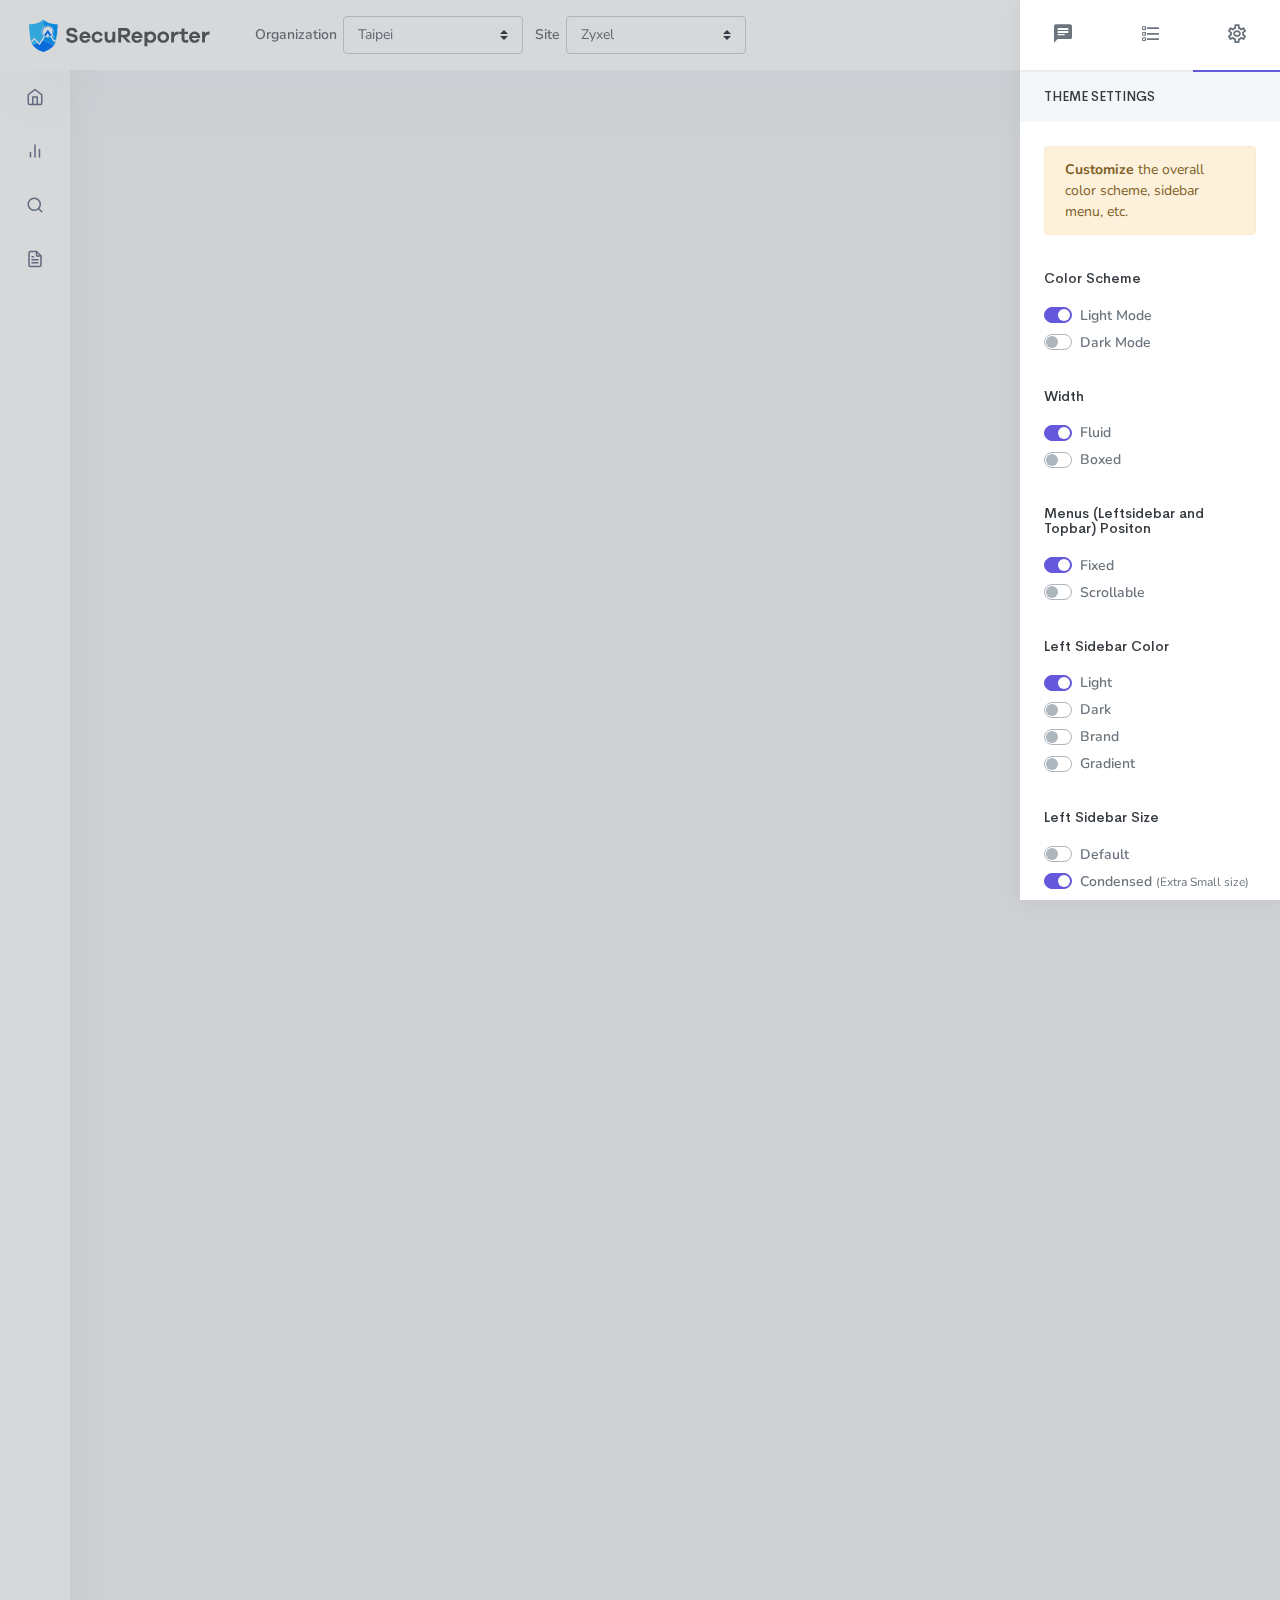
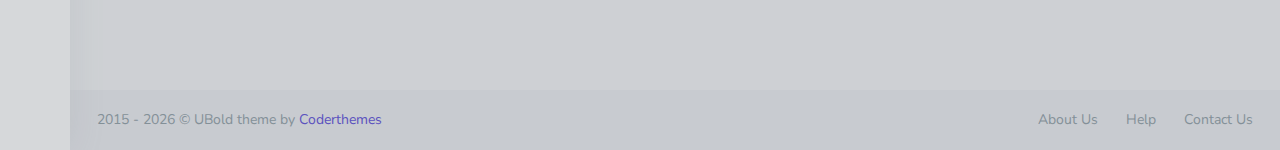
==== base.html @ 009623fd "Init" ====
<!DOCTYPE html>
<html lang="en">
    <head>
        <meta charset="utf-8" />
        <title>Starter | UBold - Responsive Admin Dashboard Template</title>
        <meta name="viewport" content="width=device-width, initial-scale=1.0">
        <meta content="A fully featured admin theme which can be used to build CRM, CMS, etc." name="description" />
        <meta content="Coderthemes" name="author" />
        <meta http-equiv="X-UA-Compatible" content="IE=edge" />
        <!-- App favicon -->
        <link rel="shortcut icon" href="../assets/images/favicon.ico">

		<!-- App css -->
		<link href="../assets/css/bootstrap.min.css" rel="stylesheet" type="text/css" class="default-stylesheet"/>
		<link href="../assets/css/app.min.css" rel="stylesheet" type="text/css" class="default-stylesheet"/>
		<link href="../assets/css/kendo-ui.min.css" rel="stylesheet" type="text/css" class="default-stylesheet"/>

		<link href="../assets/css/bootstrap-dark.min.css" rel="stylesheet" type="text/css" class="dark-stylesheet"/>
		<link href="../assets/css/app-dark.min.css" rel="stylesheet" type="text/css" class="dark-stylesheet"/>
		<link href="../assets/css/kendo-ui-dark.min.css" rel="stylesheet" type="text/css" class="dark-stylesheet"/>

		<!-- icons -->
		<link href="../assets/css/icons.min.css" rel="stylesheet" type="text/css" />

    </head>

    <body class="loading" data-layout='{"mode": "light", "width": "fluid", "menuPosition": "fixed", "sidebar": { "color": "light", "size": "condensed", "showuser": false}, "topbar": {"color": "light"}, "showRightSidebarOnPageLoad": true}'>

        <!-- Begin page -->
        <div id="wrapper">

            <!-- Topbar Start -->
            <div class="navbar-custom">
                <div class="container-fluid">
                    <ul class="list-unstyled topnav-menu float-right mb-0">

                        <!-- Organization / Site Selector for mobile -->

                        <li class="dropdown d-inline-block d-md-none">
                            <a class="nav-link dropdown-toggle arrow-none waves-effect waves-light" data-toggle="dropdown" href="#" role="button" aria-haspopup="false" aria-expanded="false">
                                <i class="fe-server noti-icon"></i>
                            </a>
                            <div class="dropdown-menu dropdown-lg dropdown-menu-right p-2">
                                <form>
                                    <div class="form-group">
                                        <label for="organization-select">Organization</label>
                                        <select class="custom-select text-truncate" id="organization-select">
                                            <option>Taipei</option>
                                            <option>Hsinchu</option>
                                        </select>
                                    </div>
                                </form>

                                <form>
                                    <div class="form-group">
                                        <label for="site-select">Site</label>
                                        <select class="custom-select text-truncate" id="site-select">
                                            <option>Zyxel</option>
                                            <option>Long Long Long Long Long Site Name</option>
                                        </select>
                                    </div>
                                </form>
    
                            </div>
                        </li>

                        <li class="dropdown d-none notification-list topbar-dropdown">
                            <a class="nav-link dropdown-toggle waves-effect waves-light" data-toggle="dropdown" href="#" role="button" aria-haspopup="false" aria-expanded="false">
                                <i class="fe-bell noti-icon"></i>
                                <span class="badge badge-danger rounded-circle noti-icon-badge">9</span>
                            </a>
                            <div class="dropdown-menu dropdown-menu-right dropdown-lg">
    
                                <!-- item-->
                                <div class="dropdown-item noti-title">
                                    <h5 class="m-0">
                                        <span class="float-right">
                                            <a href="" class="text-dark">
                                                <small>Clear All</small>
                                            </a>
                                        </span>Notification
                                    </h5>
                                </div>
    
                                <div class="noti-scroll" data-simplebar>
    
                                    <!-- item-->
                                    <a href="javascript:void(0);" class="dropdown-item notify-item active">
                                        <div class="notify-icon">
                                            <img src="../assets/images/users/user-1.jpg" class="img-fluid rounded-circle" alt="" /> </div>
                                        <p class="notify-details">Cristina Pride</p>
                                        <p class="text-muted mb-0 user-msg">
                                            <small>Hi, How are you? What about our next meeting</small>
                                        </p>
                                    </a>
    
                                    <!-- item-->
                                    <a href="javascript:void(0);" class="dropdown-item notify-item">
                                        <div class="notify-icon bg-primary">
                                            <i class="mdi mdi-comment-account-outline"></i>
                                        </div>
                                        <p class="notify-details">Caleb Flakelar commented on Admin
                                            <small class="text-muted">1 min ago</small>
                                        </p>
                                    </a>
    
                                    <!-- item-->
                                    <a href="javascript:void(0);" class="dropdown-item notify-item">
                                        <div class="notify-icon">
                                            <img src="../assets/images/users/user-4.jpg" class="img-fluid rounded-circle" alt="" /> </div>
                                        <p class="notify-details">Karen Robinson</p>
                                        <p class="text-muted mb-0 user-msg">
                                            <small>Wow ! this admin looks good and awesome design</small>
                                        </p>
                                    </a>
    
                                    <!-- item-->
                                    <a href="javascript:void(0);" class="dropdown-item notify-item">
                                        <div class="notify-icon bg-warning">
                                            <i class="mdi mdi-account-plus"></i>
                                        </div>
                                        <p class="notify-details">New user registered.
                                            <small class="text-muted">5 hours ago</small>
                                        </p>
                                    </a>
    
                                    <!-- item-->
                                    <a href="javascript:void(0);" class="dropdown-item notify-item">
                                        <div class="notify-icon bg-info">
                                            <i class="mdi mdi-comment-account-outline"></i>
                                        </div>
                                        <p class="notify-details">Caleb Flakelar commented on Admin
                                            <small class="text-muted">4 days ago</small>
                                        </p>
                                    </a>
    
                                    <!-- item-->
                                    <a href="javascript:void(0);" class="dropdown-item notify-item">
                                        <div class="notify-icon bg-secondary">
                                            <i class="mdi mdi-heart"></i>
                                        </div>
                                        <p class="notify-details">Carlos Crouch liked
                                            <b>Admin</b>
                                            <small class="text-muted">13 days ago</small>
                                        </p>
                                    </a>
                                </div>
    
                                <!-- All-->
                                <a href="javascript:void(0);" class="dropdown-item text-center text-primary notify-item notify-all">
                                    View all
                                    <i class="fe-arrow-right"></i>
                                </a>
    
                            </div>
                        </li>
    
                        <li class="dropdown notification-list topbar-dropdown">
                            <a class="nav-link dropdown-toggle nav-user mr-0 waves-effect waves-light" data-toggle="dropdown" href="#" role="button" aria-haspopup="false" aria-expanded="false">
                                <i class="fe-user noti-icon"></i>
                                <span class="d-none d-xl-inline-block ml-1">
                                    Geneva <i class="mdi mdi-chevron-down"></i> 
                                </span>
                            </a>
                            <div class="dropdown-menu dropdown-menu-right profile-dropdown ">
                                <!-- item-->
                                <div class="dropdown-header noti-title">
                                    <h6 class="text-overflow m-0">Welcome !</h6>
                                </div>
    
                                <!-- item-->
                                <a href="javascript:void(0);" class="dropdown-item notify-item">
                                    <i class="fe-user"></i>
                                    <span>My Account</span>
                                </a>
    
                                <!-- item-->
                                <a href="javascript:void(0);" class="dropdown-item notify-item">
                                    <i class="fe-settings"></i>
                                    <span>Settings</span>
                                </a>
    
                                <!-- item-->
                                <a href="javascript:void(0);" class="dropdown-item notify-item">
                                    <i class="fe-lock"></i>
                                    <span>Lock Screen</span>
                                </a>
    
                                <div class="dropdown-divider"></div>
    
                                <!-- item-->
                                <a href="javascript:void(0);" class="dropdown-item notify-item">
                                    <i class="fe-log-out"></i>
                                    <span>Logout</span>
                                </a>
    
                            </div>
                        </li>

                        <li class="dropdown d-none d-lg-inline-block topbar-dropdown">
                            <a class="nav-link dropdown-toggle arrow-none waves-effect waves-light" data-toggle="dropdown" href="#" role="button" aria-haspopup="false" aria-expanded="false">
                                <i class="fe-help-circle noti-icon"></i>
                            </a>
                            <div class="dropdown-menu dropdown-menu-right profile-dropdown">
                                <!-- item-->
                                <div class="dropdown-header noti-title">
                                    <h6 class="text-overflow m-0">Help</h6>
                                </div>
    
                                <!-- item-->
                                <a href="javascript:void(0);" class="dropdown-item notify-item">
                                    <span>User Guide</span>
                                </a>
    
                                <!-- item-->
                                <a href="javascript:void(0);" class="dropdown-item notify-item">
                                    <span>Documents</span>
                                </a>
    
                            </div>
                        </li>
    
                        <li class="dropdown d-none d-lg-inline-block topbar-dropdown">
                            <a href="javascript:void(0);" class="nav-link right-bar-toggle waves-effect waves-light">
                                <i class="fe-settings noti-icon"></i>
                            </a>
                        </li>

                        <li class="dropdown notification-list topbar-dropdown">
                            <a class="nav-link dropdown-toggle arrow-none waves-effect waves-light" data-toggle="dropdown" href="#" role="button" aria-haspopup="false" aria-expanded="false">
                                <i class="fe-grid noti-icon"></i>
                            </a>
                            <div class="dropdown-menu dropdown-lg dropdown-menu-right">
    
                                <div class="p-lg-1">
                                    <div class="row no-gutters">
                                        <div class="col">
                                            <a class="dropdown-icon-item" href="#">
                                                <img src="../assets/images/brands/slack.png" alt="slack">
                                                <span>Slack</span>
                                            </a>
                                        </div>
                                        <div class="col">
                                            <a class="dropdown-icon-item" href="#">
                                                <img src="../assets/images/brands/github.png" alt="Github">
                                                <span>GitHub</span>
                                            </a>
                                        </div>
                                        <div class="col">
                                            <a class="dropdown-icon-item" href="#">
                                                <img src="../assets/images/brands/dribbble.png" alt="dribbble">
                                                <span>Dribbble</span>
                                            </a>
                                        </div>
                                    </div>
    
                                    <div class="row no-gutters">
                                        <div class="col">
                                            <a class="dropdown-icon-item" href="#">
                                                <img src="../assets/images/brands/bitbucket.png" alt="bitbucket">
                                                <span>Bitbucket</span>
                                            </a>
                                        </div>
                                        <div class="col">
                                            <a class="dropdown-icon-item" href="#">
                                                <img src="../assets/images/brands/dropbox.png" alt="dropbox">
                                                <span>Dropbox</span>
                                            </a>
                                        </div>
                                        <div class="col">
                                            <a class="dropdown-icon-item" href="#">
                                                <img src="../assets/images/brands/g-suite.png" alt="G Suite">
                                                <span>G Suite</span>
                                            </a>
                                        </div>
                            
                                    </div>
                                </div>
    
                            </div>
                        </li>
    
                    </ul>
    
                    <!-- LOGO -->
                    <div class="logo-box">
                        <a href="index.html" class="logo logo-dark text-center">
                            <span class="logo-sm">
                                <img src="../assets/images/logo-sm.svg" alt="" height="36">
                                <!-- <span class="logo-lg-text-light">UBold</span> -->
                            </span>
                            <span class="logo-lg">
                                <img src="../assets/images/logo-dark.svg" alt="" height="36">
                                <!-- <span class="logo-lg-text-light">U</span> -->
                            </span>
                        </a>
    
                        <a href="index.html" class="logo logo-light text-center">
                            <span class="logo-sm">
                                <img src="../assets/images/logo-sm.svg" alt="" height="36">
                            </span>
                            <span class="logo-lg">
                                <img src="../assets/images/logo-light.svg" alt="" height="36">
                            </span>
                        </a>
                    </div>
    
                    <ul class="list-unstyled topnav-menu topnav-menu-left m-0">
                        <li>
                            <button class="button-menu-mobile waves-effect waves-light">
                                <i class="fe-menu"></i>
                            </button>
                        </li>

                        <li>
                            <!-- Mobile menu toggle (Horizontal Layout)-->
                            <a class="navbar-toggle nav-link" data-toggle="collapse" data-target="#topnav-menu-content">
                                <div class="lines">
                                    <span></span>
                                    <span></span>
                                    <span></span>
                                </div>
                            </a>
                            <!-- End mobile menu toggle-->
                        </li>   
            
                        <li class="d-none d-md-block nav-link">
                            <form class="form-inline">
                                <label class="mr-1" for="organization-select" class="formin">Organization</label>
                                <select class="custom-select text-truncate org-select" id="organization-select">
                                    <option>Taipei</option>
                                    <option>Hsinchu</option>
                                </select>

                                <label for="site-select" class="mr-1 ml-2">Site</label>
                                <select class="custom-select text-truncate site-select" id="site-select">
                                    <option>Zyxel</option>
                                    <option>Long Long Long Long Long Site Name</option>
                                </select>
                            </form>
                        </li>
            
                    </ul>
                    <div class="clearfix"></div>
                </div>
            </div>
            <!-- end Topbar -->

            <!-- ========== Left Sidebar Start ========== -->
            <div class="left-side-menu">

                <div class="h-100" data-simplebar>

                    <!--- Sidemenu -->
                    <div id="sidebar-menu">

                        <ul id="side-menu">
                            <li>
                                <a href="/">
                                    <i data-feather="home"></i>
                                    <span> Home </span>
                                </a>
                            </li>

                            <li>
                                <a href="#sidebarCharts" data-toggle="collapse">
                                    <i data-feather="bar-chart-2"></i>
                                    <span> Analysis </span>
                                    <span class="menu-arrow"></span>
                                </a>
                                <div class="collapse" id="sidebarCharts">
                                    <ul class="nav-second-level">
                                        <li>
                                            <a href="security-indicator.html">Security Indicator</a>
                                        </li>
                                        <li>
                                            <a href="traffic.html">Traffic</a>
                                        </li>
                                        <li>
                                            <a href="device.html">Device</a>
                                        </li>
                                    </ul>
                                </div>
                            </li>

                            <li>
                                <a href="search.html">
                                    <i data-feather="search"></i>
                                    <span> Search </span>
                                </a>
                            </li>

                            <li>
                                <a href="apps-calendar.html">
                                    <i data-feather="file-text"></i>
                                    <span> Report </span>
                                </a>
                            </li>
                        </ul>

                    </div>
                    <!-- End Sidebar -->

                    <div class="clearfix"></div>

                </div>
                <!-- Sidebar -left -->

            </div>
            <!-- Left Sidebar End -->

            <!-- ============================================================== -->
            <!-- Start Page Content here -->
            <!-- ============================================================== -->

            <div class="content-page">
                <div class="content">

                    <!-- Start Content-->
                    <div class="container-fluid">
                        
                        
                    </div> <!-- container -->

                </div> <!-- content -->

                <!-- Footer Start -->
                <footer class="footer">
                    <div class="container-fluid">
                        <div class="row">
                            <div class="col-md-6">
                                2015 - <script>document.write(new Date().getFullYear())</script> &copy; UBold theme by <a href="">Coderthemes</a> 
                            </div>
                            <div class="col-md-6">
                                <div class="text-md-right footer-links d-none d-sm-block">
                                    <a href="javascript:void(0);">About Us</a>
                                    <a href="javascript:void(0);">Help</a>
                                    <a href="javascript:void(0);">Contact Us</a>
                                </div>
                            </div>
                        </div>
                    </div>
                </footer>
                <!-- end Footer -->

            </div>

            <!-- ============================================================== -->
            <!-- End Page content -->
            <!-- ============================================================== -->


        </div>
        <!-- END wrapper -->

        <!-- Right Sidebar -->
        <div class="right-bar">
            <div data-simplebar class="h-100">
    
                <!-- Nav tabs -->
                <ul class="nav nav-tabs nav-bordered nav-justified" role="tablist">
                    <li class="nav-item">
                        <a class="nav-link py-2" data-toggle="tab" href="#chat-tab" role="tab">
                            <i class="mdi mdi-message-text d-block font-22 my-1"></i>
                        </a>
                    </li>
                    <li class="nav-item">
                        <a class="nav-link py-2" data-toggle="tab" href="#tasks-tab" role="tab">
                            <i class="mdi mdi-format-list-checkbox d-block font-22 my-1"></i>
                        </a>
                    </li>
                    <li class="nav-item">
                        <a class="nav-link py-2 active" data-toggle="tab" href="#settings-tab" role="tab">
                            <i class="mdi mdi-cog-outline d-block font-22 my-1"></i>
                        </a>
                    </li>
                </ul>

                <!-- Tab panes -->
                <div class="tab-content pt-0">
                    <div class="tab-pane" id="chat-tab" role="tabpanel">
                
                        <form class="search-bar p-3">
                            <div class="position-relative">
                                <input type="text" class="form-control" placeholder="Search...">
                                <span class="mdi mdi-magnify"></span>
                            </div>
                        </form>

                        <h6 class="font-weight-medium px-3 mt-2 text-uppercase">Group Chats</h6>

                        <div class="p-2">
                            <a href="javascript: void(0);" class="text-reset notification-item pl-3 mb-2 d-block">
                                <i class="mdi mdi-checkbox-blank-circle-outline mr-1 text-success"></i>
                                <span class="mb-0 mt-1">App Development</span>
                            </a>

                            <a href="javascript: void(0);" class="text-reset notification-item pl-3 mb-2 d-block">
                                <i class="mdi mdi-checkbox-blank-circle-outline mr-1 text-warning"></i>
                                <span class="mb-0 mt-1">Office Work</span>
                            </a>

                            <a href="javascript: void(0);" class="text-reset notification-item pl-3 mb-2 d-block">
                                <i class="mdi mdi-checkbox-blank-circle-outline mr-1 text-danger"></i>
                                <span class="mb-0 mt-1">Personal Group</span>
                            </a>

                            <a href="javascript: void(0);" class="text-reset notification-item pl-3 d-block">
                                <i class="mdi mdi-checkbox-blank-circle-outline mr-1"></i>
                                <span class="mb-0 mt-1">Freelance</span>
                            </a>
                        </div>

                        <h6 class="font-weight-medium px-3 mt-3 text-uppercase">Favourites <a href="javascript: void(0);" class="font-18 text-danger"><i class="float-right mdi mdi-plus-circle"></i></a></h6>

                        <div class="p-2">
                            <a href="javascript: void(0);" class="text-reset notification-item">
                                <div class="media">
                                    <div class="position-relative mr-2">
                                        <img src="../assets/images/users/user-10.jpg" class="rounded-circle avatar-sm" alt="user-pic">
                                        <i class="mdi mdi-circle user-status online"></i>
                                    </div>
                                    <div class="media-body overflow-hidden">
                                        <h6 class="mt-0 mb-1 font-14">Andrew Mackie</h6>
                                        <div class="font-13 text-muted">
                                            <p class="mb-0 text-truncate">It will seem like simplified English.</p>
                                        </div>
                                    </div>
                                </div>
                            </a>

                            <a href="javascript: void(0);" class="text-reset notification-item">
                                <div class="media">
                                    <div class="position-relative mr-2">
                                        <img src="../assets/images/users/user-1.jpg" class="rounded-circle avatar-sm" alt="user-pic">
                                        <i class="mdi mdi-circle user-status away"></i>
                                    </div>
                                    <div class="media-body overflow-hidden">
                                        <h6 class="mt-0 mb-1 font-14">Rory Dalyell</h6>
                                        <div class="font-13 text-muted">
                                            <p class="mb-0 text-truncate">To an English person, it will seem like simplified</p>
                                        </div>
                                    </div>
                                </div>
                            </a>

                            <a href="javascript: void(0);" class="text-reset notification-item">
                                <div class="media">
                                    <div class="position-relative mr-2">
                                        <img src="../assets/images/users/user-9.jpg" class="rounded-circle avatar-sm" alt="user-pic">
                                        <i class="mdi mdi-circle user-status busy"></i>
                                    </div>
                                    <div class="media-body overflow-hidden">
                                        <h6 class="mt-0 mb-1 font-14">Jaxon Dunhill</h6>
                                        <div class="font-13 text-muted">
                                            <p class="mb-0 text-truncate">To achieve this, it would be necessary.</p>
                                        </div>
                                    </div>
                                </div>
                            </a>
                        </div>

                        <h6 class="font-weight-medium px-3 mt-3 text-uppercase">Other Chats <a href="javascript: void(0);" class="font-18 text-danger"><i class="float-right mdi mdi-plus-circle"></i></a></h6>

                        <div class="p-2 pb-4">
                            <a href="javascript: void(0);" class="text-reset notification-item">
                                <div class="media">
                                    <div class="position-relative mr-2">
                                        <img src="../assets/images/users/user-2.jpg" class="rounded-circle avatar-sm" alt="user-pic">
                                        <i class="mdi mdi-circle user-status online"></i>
                                    </div>
                                    <div class="media-body overflow-hidden">
                                        <h6 class="mt-0 mb-1 font-14">Jackson Therry</h6>
                                        <div class="font-13 text-muted">
                                            <p class="mb-0 text-truncate">Everyone realizes why a new common language.</p>
                                        </div>
                                    </div>
                                </div>
                            </a>

                            <a href="javascript: void(0);" class="text-reset notification-item">
                                <div class="media">
                                    <div class="position-relative mr-2">
                                        <img src="../assets/images/users/user-4.jpg" class="rounded-circle avatar-sm" alt="user-pic">
                                        <i class="mdi mdi-circle user-status away"></i>
                                    </div>
                                    <div class="media-body overflow-hidden">
                                        <h6 class="mt-0 mb-1 font-14">Charles Deakin</h6>
                                        <div class="font-13 text-muted">
                                            <p class="mb-0 text-truncate">The languages only differ in their grammar.</p>
                                        </div>
                                    </div>
                                </div>
                            </a>

                            <a href="javascript: void(0);" class="text-reset notification-item">
                                <div class="media">
                                    <div class="position-relative mr-2">
                                        <img src="../assets/images/users/user-5.jpg" class="rounded-circle avatar-sm" alt="user-pic">
                                        <i class="mdi mdi-circle user-status online"></i>
                                    </div>
                                    <div class="media-body overflow-hidden">
                                        <h6 class="mt-0 mb-1 font-14">Ryan Salting</h6>
                                        <div class="font-13 text-muted">
                                            <p class="mb-0 text-truncate">If several languages coalesce the grammar of the resulting.</p>
                                        </div>
                                    </div>
                                </div>
                            </a>

                            <a href="javascript: void(0);" class="text-reset notification-item">
                                <div class="media">
                                    <div class="position-relative mr-2">
                                        <img src="../assets/images/users/user-6.jpg" class="rounded-circle avatar-sm" alt="user-pic">
                                        <i class="mdi mdi-circle user-status online"></i>
                                    </div>
                                    <div class="media-body overflow-hidden">
                                        <h6 class="mt-0 mb-1 font-14">Sean Howse</h6>
                                        <div class="font-13 text-muted">
                                            <p class="mb-0 text-truncate">It will seem like simplified English.</p>
                                        </div>
                                    </div>
                                </div>
                            </a>

                            <a href="javascript: void(0);" class="text-reset notification-item">
                                <div class="media">
                                    <div class="position-relative mr-2">
                                        <img src="../assets/images/users/user-7.jpg" class="rounded-circle avatar-sm" alt="user-pic">
                                        <i class="mdi mdi-circle user-status busy"></i>
                                    </div>
                                    <div class="media-body overflow-hidden">
                                        <h6 class="mt-0 mb-1 font-14">Dean Coward</h6>
                                        <div class="font-13 text-muted">
                                            <p class="mb-0 text-truncate">The new common language will be more simple.</p>
                                        </div>
                                    </div>
                                </div>
                            </a>

                            <a href="javascript: void(0);" class="text-reset notification-item">
                                <div class="media">
                                    <div class="position-relative mr-2">
                                        <img src="../assets/images/users/user-8.jpg" class="rounded-circle avatar-sm" alt="user-pic">
                                        <i class="mdi mdi-circle user-status away"></i>
                                    </div>
                                    <div class="media-body overflow-hidden">
                                        <h6 class="mt-0 mb-1 font-14">Hayley East</h6>
                                        <div class="font-13 text-muted">
                                            <p class="mb-0 text-truncate">One could refuse to pay expensive translators.</p>
                                        </div>
                                    </div>
                                </div>
                            </a>

                            <div class="text-center mt-3">
                                <a href="javascript:void(0);" class="btn btn-sm btn-white">
                                    <i class="mdi mdi-spin mdi-loading mr-2"></i>
                                    Load more
                                </a>
                            </div>
                        </div>

                    </div>

                    <div class="tab-pane" id="tasks-tab" role="tabpanel">
                        <h6 class="font-weight-medium p-3 m-0 text-uppercase">Working Tasks</h6>
                        <div class="px-2">
                            <a href="javascript: void(0);" class="text-reset item-hovered d-block p-2">
                                <p class="text-muted mb-0">App Development<span class="float-right">75%</span></p>
                                <div class="progress mt-2" style="height: 4px;">
                                    <div class="progress-bar bg-success" role="progressbar" style="width: 75%" aria-valuenow="75" aria-valuemin="0" aria-valuemax="100"></div>
                                </div>
                            </a>

                            <a href="javascript: void(0);" class="text-reset item-hovered d-block p-2">
                                <p class="text-muted mb-0">Database Repair<span class="float-right">37%</span></p>
                                <div class="progress mt-2" style="height: 4px;">
                                    <div class="progress-bar bg-info" role="progressbar" style="width: 37%" aria-valuenow="37" aria-valuemin="0" aria-valuemax="100"></div>
                                </div>
                            </a>

                            <a href="javascript: void(0);" class="text-reset item-hovered d-block p-2">
                                <p class="text-muted mb-0">Backup Create<span class="float-right">52%</span></p>
                                <div class="progress mt-2" style="height: 4px;">
                                    <div class="progress-bar bg-warning" role="progressbar" style="width: 52%" aria-valuenow="52" aria-valuemin="0" aria-valuemax="100"></div>
                                </div>
                            </a>
                        </div>

                        <h6 class="font-weight-medium px-3 mb-0 mt-4 text-uppercase">Upcoming Tasks</h6>

                        <div class="p-2">
                            <a href="javascript: void(0);" class="text-reset item-hovered d-block p-2">
                                <p class="text-muted mb-0">Sales Reporting<span class="float-right">12%</span></p>
                                <div class="progress mt-2" style="height: 4px;">
                                    <div class="progress-bar bg-danger" role="progressbar" style="width: 12%" aria-valuenow="12" aria-valuemin="0" aria-valuemax="100"></div>
                                </div>
                            </a>

                            <a href="javascript: void(0);" class="text-reset item-hovered d-block p-2">
                                <p class="text-muted mb-0">Redesign Website<span class="float-right">67%</span></p>
                                <div class="progress mt-2" style="height: 4px;">
                                    <div class="progress-bar bg-primary" role="progressbar" style="width: 67%" aria-valuenow="67" aria-valuemin="0" aria-valuemax="100"></div>
                                </div>
                            </a>

                            <a href="javascript: void(0);" class="text-reset item-hovered d-block p-2">
                                <p class="text-muted mb-0">New Admin Design<span class="float-right">84%</span></p>
                                <div class="progress mt-2" style="height: 4px;">
                                    <div class="progress-bar bg-success" role="progressbar" style="width: 84%" aria-valuenow="84" aria-valuemin="0" aria-valuemax="100"></div>
                                </div>
                            </a>
                        </div>

                        <div class="p-3 mt-2">
                            <a href="javascript: void(0);" class="btn btn-success btn-block waves-effect waves-light">Create Task</a>
                        </div>

                    </div>
                    <div class="tab-pane active" id="settings-tab" role="tabpanel">
                        <h6 class="font-weight-medium px-3 m-0 py-2 font-13 text-uppercase bg-light">
                            <span class="d-block py-1">Theme Settings</span>
                        </h6>

                        <div class="p-3">
                            <div class="alert alert-warning" role="alert">
                                <strong>Customize </strong> the overall color scheme, sidebar menu, etc.
                            </div>

                            <h6 class="font-weight-medium font-14 mt-4 mb-2 pb-1">Color Scheme</h6>
                            <div class="custom-control custom-switch mb-1">
                                <input type="radio" class="custom-control-input" name="color-scheme-mode" value="light"
                                    id="light-mode-check" checked />
                                <label class="custom-control-label" for="light-mode-check">Light Mode</label>
                            </div>

                            <div class="custom-control custom-switch mb-1">
                                <input type="radio" class="custom-control-input" name="color-scheme-mode" value="dark"
                                    id="dark-mode-check" />
                                <label class="custom-control-label" for="dark-mode-check">Dark Mode</label>
                            </div>

                            <!-- Width -->
                            <h6 class="font-weight-medium font-14 mt-4 mb-2 pb-1">Width</h6>
                            <div class="custom-control custom-switch mb-1">
                                <input type="radio" class="custom-control-input" name="width" value="fluid" id="fluid-check" checked />
                                <label class="custom-control-label" for="fluid-check">Fluid</label>
                            </div>
                            <div class="custom-control custom-switch mb-1">
                                <input type="radio" class="custom-control-input" name="width" value="boxed" id="boxed-check" />
                                <label class="custom-control-label" for="boxed-check">Boxed</label>
                            </div>

                            <!-- Menu positions -->
                            <h6 class="font-weight-medium font-14 mt-4 mb-2 pb-1">Menus (Leftsidebar and Topbar) Positon</h6>

                            <div class="custom-control custom-switch mb-1">
                                <input type="radio" class="custom-control-input" name="menus-position" value="fixed" id="fixed-check"
                                    checked />
                                <label class="custom-control-label" for="fixed-check">Fixed</label>
                            </div>

                            <div class="custom-control custom-switch mb-1">
                                <input type="radio" class="custom-control-input" name="menus-position" value="scrollable"
                                    id="scrollable-check" />
                                <label class="custom-control-label" for="scrollable-check">Scrollable</label>
                            </div>

                            <!-- Left Sidebar-->
                            <h6 class="font-weight-medium font-14 mt-4 mb-2 pb-1">Left Sidebar Color</h6>

                            <div class="custom-control custom-switch mb-1">
                                <input type="radio" class="custom-control-input" name="leftsidebar-color" value="light" id="light-check" checked />
                                <label class="custom-control-label" for="light-check">Light</label>
                            </div>

                            <div class="custom-control custom-switch mb-1">
                                <input type="radio" class="custom-control-input" name="leftsidebar-color" value="dark" id="dark-check" />
                                <label class="custom-control-label" for="dark-check">Dark</label>
                            </div>

                            <div class="custom-control custom-switch mb-1">
                                <input type="radio" class="custom-control-input" name="leftsidebar-color" value="brand" id="brand-check" />
                                <label class="custom-control-label" for="brand-check">Brand</label>
                            </div>

                            <div class="custom-control custom-switch mb-3">
                                <input type="radio" class="custom-control-input" name="leftsidebar-color" value="gradient" id="gradient-check" />
                                <label class="custom-control-label" for="gradient-check">Gradient</label>
                            </div>

                            <!-- size -->
                            <h6 class="font-weight-medium font-14 mt-4 mb-2 pb-1">Left Sidebar Size</h6>

                            <div class="custom-control custom-switch mb-1">
                                <input type="radio" class="custom-control-input" name="leftsidebar-size" value="default"
                                    id="default-size-check" checked />
                                <label class="custom-control-label" for="default-size-check">Default</label>
                            </div>

                            <div class="custom-control custom-switch mb-1">
                                <input type="radio" class="custom-control-input" name="leftsidebar-size" value="condensed"
                                    id="condensed-check" />
                                <label class="custom-control-label" for="condensed-check">Condensed <small>(Extra Small size)</small></label>
                            </div>

                            <div class="custom-control custom-switch mb-1">
                                <input type="radio" class="custom-control-input" name="leftsidebar-size" value="compact"
                                    id="compact-check" />
                                <label class="custom-control-label" for="compact-check">Compact <small>(Small size)</small></label>
                            </div>

                            <!-- User info -->
                            <h6 class="font-weight-medium font-14 mt-4 mb-2 pb-1">Sidebar User Info</h6>

                            <div class="custom-control custom-switch mb-1">
                                <input type="checkbox" class="custom-control-input" name="leftsidebar-user" value="fixed" id="sidebaruser-check" />
                                <label class="custom-control-label" for="sidebaruser-check">Enable</label>
                            </div>


                            <!-- Topbar -->
                            <h6 class="font-weight-medium font-14 mt-4 mb-2 pb-1">Topbar</h6>

                            <div class="custom-control custom-switch mb-1">
                                <input type="radio" class="custom-control-input" name="topbar-color" value="dark" id="darktopbar-check"
                                    checked />
                                <label class="custom-control-label" for="darktopbar-check">Dark</label>
                            </div>

                            <div class="custom-control custom-switch mb-1">
                                <input type="radio" class="custom-control-input" name="topbar-color" value="light" id="lighttopbar-check" />
                                <label class="custom-control-label" for="lighttopbar-check">Light</label>
                            </div>


                            <button class="btn btn-primary btn-block mt-4" id="resetBtn">Reset to Default</button>

                            <a href="https://1.envato.market/uboldadmin"
                                class="btn btn-danger btn-block mt-3" target="_blank"><i class="mdi mdi-basket mr-1"></i> Purchase Now</a>

                        </div>

                    </div>
                </div>

            </div> <!-- end slimscroll-menu-->
        </div>
        <!-- /Right-bar -->

        <!-- Right bar overlay-->
        <div class="rightbar-overlay"></div>

        <!-- Vendor js -->
        <script src="../assets/js/vendor.min.js"></script>

        <!-- App js -->
        <script src="../assets/js/app.min.js"></script>
        
    </body>
</html>
---- assets/css/app.min.css ----
@import url(https://fonts.googleapis.com/css?family=Nunito:400,600,700,900);@font-face{font-family:"Cerebri Sans,sans-serif";src:url(../fonts/cerebrisans-light.eot);src:local("Cerebri-sans Light"),url(../fonts/cerebrisans-light.woff) format("woff");font-weight:300}@font-face{font-family:"Cerebri Sans,sans-serif";src:url(../fonts/cerebrisans-regular.eot);src:local("Cerebri-sans Regular"),url(../fonts/cerebrisans-regular.woff) format("woff");font-weight:400}@font-face{font-family:"Cerebri Sans,sans-serif";src:url(../fonts/cerebrisans-medium.eot);src:local("Cerebri-sans Medium"),url(../fonts/cerebrisans-medium.woff) format("woff");font-weight:500}@font-face{font-family:"Cerebri Sans,sans-serif";src:url(../fonts/cerebrisans-semibold.eot);src:local("Cerebri-sans Semibold"),url(../fonts/cerebrisans-semibold.woff) format("woff");font-weight:600}@font-face{font-family:"Cerebri Sans,sans-serif";src:url(../fonts/cerebrisans-bold.eot);src:local("Cerebri-sans Bold"),url(../fonts/cerebrisans-bold.woff) format("woff");font-weight:700}html{position:relative;min-height:100%}body{overflow-x:hidden}#wrapper{height:100%;overflow:hidden;width:100%}.content-page{margin-left:240px;overflow:hidden;padding:0 15px 65px 15px;min-height:80vh;margin-top:70px}.left-side-menu{width:240px;background:#fff;bottom:0;padding:20px 0;position:fixed;transition:all .1s ease-out;top:70px;box-shadow:0 0 35px 0 rgba(154,161,171,.15)}#sidebar-menu>ul{list-style:none;padding:0}#sidebar-menu>ul>li>a{color:#6e768e;display:block;padding:12px 20px;position:relative;transition:all .4s;font-family:"Cerebri Sans,sans-serif";font-size:.95rem}#sidebar-menu>ul>li>a:active,#sidebar-menu>ul>li>a:focus,#sidebar-menu>ul>li>a:hover{color:#00acc1;text-decoration:none}#sidebar-menu>ul>li>a>span{vertical-align:middle}#sidebar-menu>ul>li>a i{display:inline-block;line-height:1.0625rem;margin:0 10px 0 3px;text-align:center;vertical-align:middle;width:16px;font-size:18px}#sidebar-menu>ul>li>a svg{width:16px;height:16px;margin-left:3px;margin-right:10px}#sidebar-menu>ul>li>a .drop-arrow{float:right}#sidebar-menu>ul>li>a .drop-arrow i{margin-right:0}#sidebar-menu>ul>li>a.mm-active{color:#00acc1}#sidebar-menu>ul>li ul{padding-left:34px;list-style:none}#sidebar-menu>ul>li ul ul{padding-left:20px}#sidebar-menu .badge{margin-top:4px}#sidebar-menu .menu-title{padding:10px 20px;letter-spacing:.05em;pointer-events:none;cursor:default;font-size:.6875rem;text-transform:uppercase;color:#6e768e;font-weight:600}#sidebar-menu .menuitem-active>a{color:#00acc1}#sidebar-menu .menuitem-active .active{color:#00acc1}.nav-second-level li a{padding:8px 20px;color:#6e768e;display:block;position:relative;transition:all .4s;font-size:.875rem}.nav-second-level li a:focus,.nav-second-level li a:hover{color:#00acc1}.nav-second-level li.active>a{color:#00acc1}.menu-arrow{transition:transform .15s;position:absolute;right:20px;display:inline-block;font-family:'Material Design Icons';text-rendering:auto;line-height:1.5rem;font-size:1.1rem;transform:translate(0,0)}.menu-arrow:before{content:"\F0142"}li>a[aria-expanded=true]>span.menu-arrow{transform:rotate(90deg)}li.menuitem-active>a:not(.collapsed)>span.menu-arrow{transform:rotate(90deg)}body[data-sidebar-size=condensed] .left-side-menu{position:absolute;padding-top:0;width:70px!important;z-index:5}body[data-sidebar-size=condensed] .left-side-menu .simplebar-content-wrapper,body[data-sidebar-size=condensed] .left-side-menu .simplebar-mask{overflow:visible!important}body[data-sidebar-size=condensed] .left-side-menu .simplebar-scrollbar{display:none!important}body[data-sidebar-size=condensed] .left-side-menu .simplebar-offset{bottom:0!important}body[data-sidebar-size=condensed] .left-side-menu #sidebar-menu .badge,body[data-sidebar-size=condensed] .left-side-menu #sidebar-menu .collapse.in,body[data-sidebar-size=condensed] .left-side-menu #sidebar-menu .label,body[data-sidebar-size=condensed] .left-side-menu #sidebar-menu .menu-arrow,body[data-sidebar-size=condensed] .left-side-menu #sidebar-menu .menu-title{display:none!important}body[data-sidebar-size=condensed] .left-side-menu #sidebar-menu .nav.collapse{height:inherit!important}body[data-sidebar-size=condensed] .left-side-menu #sidebar-menu>ul>li{position:relative;white-space:nowrap}body[data-sidebar-size=condensed] .left-side-menu #sidebar-menu>ul>li>a{padding:15px 20px;min-height:54px;transition:none}body[data-sidebar-size=condensed] .left-side-menu #sidebar-menu>ul>li>a:active,body[data-sidebar-size=condensed] .left-side-menu #sidebar-menu>ul>li>a:focus,body[data-sidebar-size=condensed] .left-side-menu #sidebar-menu>ul>li>a:hover{color:#00acc1}body[data-sidebar-size=condensed] .left-side-menu #sidebar-menu>ul>li>a i{font-size:1.3rem;margin-right:20px;margin-left:5px}body[data-sidebar-size=condensed] .left-side-menu #sidebar-menu>ul>li>a svg{width:18px;height:18px;margin-left:6px}body[data-sidebar-size=condensed] .left-side-menu #sidebar-menu>ul>li>a span{display:none;padding-left:25px}body[data-sidebar-size=condensed] .left-side-menu #sidebar-menu>ul>li:hover>a{position:relative;width:calc(190px + 70px);color:#00acc1;background-color:#f3f7f9;box-shadow:inset 3px 5px 10px 0 rgba(154,161,171,.2)}body[data-sidebar-size=condensed] .left-side-menu #sidebar-menu>ul>li:hover>a span{display:inline}body[data-sidebar-size=condensed] .left-side-menu #sidebar-menu>ul>li:hover a.active :after,body[data-sidebar-size=condensed] .left-side-menu #sidebar-menu>ul>li:hover a.open :after{display:none}body[data-sidebar-size=condensed] .left-side-menu #sidebar-menu>ul>li:hover>.collapse{display:block!important;height:auto!important;transition:none!important}body[data-sidebar-size=condensed] .left-side-menu #sidebar-menu>ul>li:hover>.collapse>ul{display:block!important;left:70px;position:absolute;width:190px;box-shadow:3px 5px 10px 0 rgba(154,161,171,.2)}body[data-sidebar-size=condensed] .left-side-menu #sidebar-menu>ul>li:hover>.collapse>ul ul{box-shadow:3px 5px 10px 0 rgba(154,161,171,.2)}body[data-sidebar-size=condensed] .left-side-menu #sidebar-menu>ul>li:hover>.collapse>ul a{box-shadow:none;padding:8px 20px;position:relative;width:190px;z-index:6}body[data-sidebar-size=condensed] .left-side-menu #sidebar-menu>ul>li:hover>.collapse>ul a:hover{color:#00acc1}body[data-sidebar-size=condensed] .left-side-menu #sidebar-menu>ul .collapsing{display:block!important;height:auto!important;transition:none!important}body[data-sidebar-size=condensed] .left-side-menu #sidebar-menu>ul ul{padding:5px 0;z-index:9999;display:none;background-color:#fff}body[data-sidebar-size=condensed] .left-side-menu #sidebar-menu>ul ul li:hover>.collapse{display:block!important;height:auto!important;transition:none!important}body[data-sidebar-size=condensed] .left-side-menu #sidebar-menu>ul ul li:hover>.collapse>ul{display:block;left:190px;margin-top:-36px;position:absolute;width:190px}body[data-sidebar-size=condensed] .left-side-menu #sidebar-menu>ul ul li>a span.pull-right{position:absolute;right:20px;top:12px;transform:rotate(270deg)}body[data-sidebar-size=condensed] .left-side-menu #sidebar-menu>ul ul li.active a{color:#00acc1}body[data-sidebar-size=condensed] .content-page{margin-left:70px!important}@media (min-width:992px){body[data-sidebar-size=condensed] .footer{left:70px!important}}body[data-sidebar-size=condensed] .user-box{display:none!important}@media (min-width:768px){body[data-sidebar-size=condensed]:not([data-layout=compact]){min-height:1750px}}@media (max-width:767.98px){.pro-user-name{display:none}}@media (max-width:991.98px){body{overflow-x:hidden;padding-bottom:80px}.left-side-menu{display:none;z-index:10!important}.sidebar-enable .left-side-menu{display:block}.content-page,body[data-sidebar-size=condensed] .content-page{margin-left:0!important;padding:0 10px}.footer{left:0!important}}body[data-sidebar-size=compact]:not([data-sidebar-size=condensed]) .logo-box{width:160px!important}body[data-sidebar-size=compact]:not([data-sidebar-size=condensed]) .left-side-menu{width:160px!important;text-align:center}body[data-sidebar-size=compact]:not([data-sidebar-size=condensed]) .left-side-menu #sidebar-menu>ul>li>a>i{display:block;font-size:18px;line-height:24px;width:100%;margin:0}body[data-sidebar-size=compact]:not([data-sidebar-size=condensed]) .left-side-menu #sidebar-menu>ul>li>a svg{display:block;margin:0 auto 5px auto}body[data-sidebar-size=compact]:not([data-sidebar-size=condensed]) .left-side-menu #sidebar-menu>ul ul{padding-left:0}body[data-sidebar-size=compact]:not([data-sidebar-size=condensed]) .left-side-menu #sidebar-menu>ul ul a{padding:10px 20px}body[data-sidebar-size=compact]:not([data-sidebar-size=condensed]) .left-side-menu .badge,body[data-sidebar-size=compact]:not([data-sidebar-size=condensed]) .left-side-menu .menu-arrow{display:none!important}body[data-sidebar-size=compact]:not([data-sidebar-size=condensed]) .left-side-menu+.content-page{margin-left:160px}body[data-sidebar-size=compact]:not([data-sidebar-size=condensed]) .left-side-menu+.content-page .footer{left:160px}body[data-sidebar-size=compact]:not([data-sidebar-size=condensed]) .left-side-menu .menu-title{background-color:#f3f7f9}body[data-sidebar-color=dark] .logo-box .logo-dark{display:none}body[data-sidebar-color=dark] .logo-box .logo-light{display:block}body[data-sidebar-color=dark] .left-side-menu{background-color:#38414a;box-shadow:none}body[data-sidebar-color=dark] .left-side-menu #sidebar-menu>ul>li>a{color:#9097a7}body[data-sidebar-color=dark] .left-side-menu #sidebar-menu>ul>li>a:active,body[data-sidebar-color=dark] .left-side-menu #sidebar-menu>ul>li>a:focus,body[data-sidebar-color=dark] .left-side-menu #sidebar-menu>ul>li>a:hover{color:#c8cddc}body[data-sidebar-color=dark] .left-side-menu #sidebar-menu>ul>li>a.mm-active{color:#fff;background-color:#3d4751}body[data-sidebar-color=dark] .left-side-menu #sidebar-menu .menu-title{color:#adb5bd}body[data-sidebar-color=dark] .left-side-menu #sidebar-menu .menuitem-active>a{color:#00acc1}body[data-sidebar-color=dark] .left-side-menu #sidebar-menu .menuitem-active .active{color:#00acc1}body[data-sidebar-color=dark] .left-side-menu .nav-second-level li a,body[data-sidebar-color=dark] .left-side-menu .nav-thrid-level li a{color:#9097a7}body[data-sidebar-color=dark] .left-side-menu .nav-second-level li a:focus,body[data-sidebar-color=dark] .left-side-menu .nav-second-level li a:hover,body[data-sidebar-color=dark] .left-side-menu .nav-thrid-level li a:focus,body[data-sidebar-color=dark] .left-side-menu .nav-thrid-level li a:hover{background-color:transparent;color:#c8cddc}body[data-sidebar-color=dark] .left-side-menu .nav-second-level li.active>a,body[data-sidebar-color=dark] .left-side-menu .nav-thrid-level li.active>a{color:#fff}body[data-sidebar-color=dark] .left-side-menu .user-box .dropdown>a{color:#fff!important}body[data-sidebar-color=dark][data-sidebar-size=condensed] #wrapper .left-side-menu #sidebar-menu>ul>li:hover>a{background-color:#38414a;box-shadow:none}body[data-sidebar-color=dark][data-sidebar-size=condensed] #wrapper .left-side-menu #sidebar-menu .mm-active .active{color:#00acc1}body[data-sidebar-color=dark][data-sidebar-size=compact] #wrapper .left-side-menu .menu-title{background-color:rgba(255,255,255,.03)}body[data-sidebar-color=brand] .logo-box,body[data-sidebar-color=gradient] .logo-box{background-color:#4a81d4}body[data-sidebar-color=brand] .logo-box .logo-dark,body[data-sidebar-color=gradient] .logo-box .logo-dark{display:none}body[data-sidebar-color=brand] .logo-box .logo-light,body[data-sidebar-color=gradient] .logo-box .logo-light{display:block}body[data-sidebar-color=brand] .menuitem-active>a,body[data-sidebar-color=gradient] .menuitem-active>a{color:#fff!important}body[data-sidebar-color=brand] .left-side-menu,body[data-sidebar-color=gradient] .left-side-menu{background-color:#4a81d4;box-shadow:none}body[data-sidebar-color=brand] .left-side-menu #sidebar-menu>ul>li>a,body[data-sidebar-color=gradient] .left-side-menu #sidebar-menu>ul>li>a{color:rgba(255,255,255,.7)}body[data-sidebar-color=brand] .left-side-menu #sidebar-menu>ul>li>a:active,body[data-sidebar-color=brand] .left-side-menu #sidebar-menu>ul>li>a:focus,body[data-sidebar-color=brand] .left-side-menu #sidebar-menu>ul>li>a:hover,body[data-sidebar-color=gradient] .left-side-menu #sidebar-menu>ul>li>a:active,body[data-sidebar-color=gradient] .left-side-menu #sidebar-menu>ul>li>a:focus,body[data-sidebar-color=gradient] .left-side-menu #sidebar-menu>ul>li>a:hover{color:rgba(255,255,255,.9)}body[data-sidebar-color=brand] .left-side-menu #sidebar-menu>ul>li>a.mm-active,body[data-sidebar-color=gradient] .left-side-menu #sidebar-menu>ul>li>a.mm-active{color:#fff;background-color:rgba(255,255,255,.07)}body[data-sidebar-color=brand] .left-side-menu #sidebar-menu .menu-title,body[data-sidebar-color=gradient] .left-side-menu #sidebar-menu .menu-title{color:rgba(255,255,255,.6)}body[data-sidebar-color=brand] .left-side-menu #sidebar-menu .mm-active .active,body[data-sidebar-color=gradient] .left-side-menu #sidebar-menu .mm-active .active{color:#fff}body[data-sidebar-color=brand] .left-side-menu .nav-second-level li a,body[data-sidebar-color=brand] .left-side-menu .nav-thrid-level li a,body[data-sidebar-color=gradient] .left-side-menu .nav-second-level li a,body[data-sidebar-color=gradient] .left-side-menu .nav-thrid-level li a{color:rgba(255,255,255,.7)}body[data-sidebar-color=brand] .left-side-menu .nav-second-level li a:focus,body[data-sidebar-color=brand] .left-side-menu .nav-second-level li a:hover,body[data-sidebar-color=brand] .left-side-menu .nav-thrid-level li a:focus,body[data-sidebar-color=brand] .left-side-menu .nav-thrid-level li a:hover,body[data-sidebar-color=gradient] .left-side-menu .nav-second-level li a:focus,body[data-sidebar-color=gradient] .left-side-menu .nav-second-level li a:hover,body[data-sidebar-color=gradient] .left-side-menu .nav-thrid-level li a:focus,body[data-sidebar-color=gradient] .left-side-menu .nav-thrid-level li a:hover{background-color:transparent;color:#fff}body[data-sidebar-color=brand] .left-side-menu .nav-second-level li.active>a,body[data-sidebar-color=brand] .left-side-menu .nav-thrid-level li.active>a,body[data-sidebar-color=gradient] .left-side-menu .nav-second-level li.active>a,body[data-sidebar-color=gradient] .left-side-menu .nav-thrid-level li.active>a{color:#fff}body[data-sidebar-color=brand] .left-side-menu .user-box .dropdown>a,body[data-sidebar-color=gradient] .left-side-menu .user-box .dropdown>a{color:#fff!important}body[data-sidebar-color=brand][data-sidebar-size=condensed] #wrapper .left-side-menu #sidebar-menu>ul>li:hover>a,body[data-sidebar-color=gradient][data-sidebar-size=condensed] #wrapper .left-side-menu #sidebar-menu>ul>li:hover>a{background-color:#4a81d4;box-shadow:none;color:#fff}body[data-sidebar-color=brand][data-sidebar-size=condensed] #wrapper .left-side-menu #sidebar-menu .mm-active .active,body[data-sidebar-color=gradient][data-sidebar-size=condensed] #wrapper .left-side-menu #sidebar-menu .mm-active .active{color:#00acc1}body[data-sidebar-color=brand][data-sidebar-size=condensed] #wrapper .left-side-menu .nav-second-level li a,body[data-sidebar-color=brand][data-sidebar-size=condensed] #wrapper .left-side-menu .nav-thrid-level li a,body[data-sidebar-color=gradient][data-sidebar-size=condensed] #wrapper .left-side-menu .nav-second-level li a,body[data-sidebar-color=gradient][data-sidebar-size=condensed] #wrapper .left-side-menu .nav-thrid-level li a{color:#6e768e}body[data-sidebar-color=brand][data-sidebar-size=compact] #wrapper .left-side-menu .menu-title,body[data-sidebar-color=gradient][data-sidebar-size=compact] #wrapper .left-side-menu .menu-title{background-color:rgba(255,255,255,.05)}body[data-sidebar-color=gradient] .left-side-menu,body[data-sidebar-color=gradient] .logo-box{background:#683ba9;background-image:linear-gradient(270deg,rgba(64,149,216,.15),transparent)}body[data-sidebar-color=gradient][data-sidebar-size=condensed] #wrapper .left-side-menu #sidebar-menu>ul>li:hover>a{background:#683ba9}body[data-sidebar-color=gradient][data-sidebar-size=condensed] #wrapper .left-side-menu #sidebar-menu .mm-active .active{color:#00acc1}body[data-sidebar-color=gradient][data-sidebar-size=condensed] #wrapper .left-side-menu .nav-second-level li a,body[data-sidebar-color=gradient][data-sidebar-size=condensed] #wrapper .left-side-menu .nav-thrid-level li a{color:#6e768e}.user-box{display:none}.user-pro-dropdown{background-color:#f3f7f9;box-shadow:none;padding:15px 5px;width:90%;margin-left:5%;margin-top:10px}.user-pro-dropdown .dropdown-item{border-radius:3px}.user-pro-dropdown .dropdown-item:hover{background-color:#6658dd;color:#fff}@media (min-width:992px){body[data-layout-mode=detached] .navbar-custom .container-fluid{max-width:95%}body[data-layout-mode=detached] #wrapper{max-width:95%;margin:0 auto}body[data-layout-mode=detached] .left-side-menu{margin-top:30px;margin-bottom:30px;border-radius:5px}body[data-layout-mode=detached] .content-page{padding-bottom:30px}body[data-layout-mode=detached] .logo-box{background-color:transparent;background-image:none}}body[data-sidebar-showuser=true] .user-box{display:block}body[data-sidebar-icon=twotones] #sidebar-menu>ul>li>a i{color:#4a81d4}body[data-sidebar-icon=twotones] #sidebar-menu>ul>li>a svg{width:18px;height:18px;margin-left:3px;margin-right:10px;color:#4a81d4;fill:rgba(74,129,212,.2)}.logo{display:block}.logo span.logo-lg{display:block}.logo span.logo-sm{display:none}.logo .logo-lg-text-dark{color:#323a46;font-weight:700;font-size:22px;text-transform:uppercase}.logo .logo-lg-text-light{color:#fff;font-weight:700;font-size:22px;text-transform:uppercase}.logo-box{height:70px;width:240px;float:left;transition:all .1s ease-out}.logo-box .logo{line-height:70px}.logo-light{display:block}.logo-dark{display:none}.navbar-custom{background-color:#38414a;box-shadow:0 0 35px 0 rgba(154,161,171,.15);padding:0 10px 0 0;position:fixed;left:0;right:0;height:70px;z-index:1001}.navbar-custom .topnav-menu>li{float:left}.navbar-custom .topnav-menu .nav-link{padding:0 15px;color:rgba(255,255,255,.6);min-width:32px;display:block;line-height:70px;text-align:center;max-height:70px}.navbar-custom .topnav-menu select.org-select,.navbar-custom .topnav-menu select.site-select{width:180px}.navbar-custom .dropdown.show .nav-link{background-color:rgba(255,255,255,.05)}.navbar-custom .container-fluid{padding:0}.navbar-custom .app-search{height:70px;display:table;max-width:180px;margin-right:20px}.navbar-custom .app-search .app-search-box{display:table-cell;vertical-align:middle;position:relative}.navbar-custom .app-search .app-search-box input:-ms-input-placeholder{font-size:.8125rem;color:rgba(255,255,255,.3)}.navbar-custom .app-search .app-search-box input::-ms-input-placeholder{font-size:.8125rem;color:rgba(255,255,255,.3)}.navbar-custom .app-search .app-search-box input::placeholder{font-size:.8125rem;color:rgba(255,255,255,.3)}.navbar-custom .app-search .form-control{border:none;height:38px;padding-left:20px;padding-right:0;color:#fff;background-color:rgba(255,255,255,.07);box-shadow:none;border-radius:30px 0 0 30px}.navbar-custom .app-search .input-group-append{margin-left:0;z-index:4}.navbar-custom .app-search .btn{background-color:rgba(255,255,255,.07);border-color:transparent;color:rgba(255,255,255,.3);border-radius:0 30px 30px 0;box-shadow:none!important}.navbar-custom .button-menu-mobile{border:none;color:#fff;display:inline-block;height:70px;line-height:70px;width:60px;background-color:transparent;font-size:24px;cursor:pointer}.navbar-custom .button-menu-mobile.disable-btn{display:none}.noti-scroll{max-height:230px}.notification-list{margin-left:0}.notification-list .noti-title{background-color:transparent;padding:15px 20px}.notification-list .noti-icon-badge{display:inline-block;position:absolute;top:16px;right:10px}.notification-list .notify-item{padding:12px 20px}.notification-list .notify-item .notify-icon{float:left;height:36px;width:36px;font-size:18px;line-height:36px;text-align:center;margin-right:10px;border-radius:50%;color:#fff}.notification-list .notify-item .notify-details{margin-bottom:5px;overflow:hidden;margin-left:45px;text-overflow:ellipsis;white-space:nowrap;color:#343a40}.notification-list .notify-item .notify-details b{font-weight:500}.notification-list .notify-item .notify-details small{display:block}.notification-list .notify-item .notify-details span{display:block;overflow:hidden;text-overflow:ellipsis;white-space:nowrap;font-size:13px}.notification-list .notify-item .user-msg{margin-left:45px;white-space:normal;line-height:16px}.notification-list .profile-dropdown .notify-item{padding:7px 20px}.noti-icon{font-size:21px;vertical-align:middle}.profile-dropdown{min-width:170px}.profile-dropdown i{vertical-align:middle;margin-right:5px}.nav-user{padding:0 12px!important}.nav-user img{height:32px;width:32px}.fullscreen-enable [data-toggle=fullscreen] .fe-maximize::before{content:"\e88d"}@media (max-width:991.98px){.logo-box{width:70px!important;padding-right:0!important}.logo-box .logo-lg{display:none!important}.logo-box .logo-sm{display:block!important}.navbar-custom .button-menu-mobile{display:inline-block}}@media (min-width:992px){.navbar-custom .button-menu-mobile{display:none}.logo-box .logo-lg{display:block!important}.logo-box .logo-sm{display:none!important}}@media (min-width:1366px){.navbar-custom .topnav-menu select.org-select,.navbar-custom .topnav-menu select.site-select{width:250px}}@media (max-width:600px){.navbar-custom .dropdown{position:static}.navbar-custom .dropdown .dropdown-menu{left:10px!important;right:10px!important}}body[data-topbar-color=light] .navbar-custom{background-color:#fff!important;box-shadow:0 .75rem 6rem rgba(56,65,74,.03)}body[data-topbar-color=light] .navbar-custom .topnav-menu .nav-link{color:#6c757d}body[data-topbar-color=light] .navbar-custom .dropdown.show .nav-link{background-color:rgba(50,58,70,.03)}body[data-topbar-color=light] .navbar-custom .button-menu-mobile{color:#323a46}body[data-topbar-color=light] .navbar-custom .app-search input:-ms-input-placeholder{color:#adb5bd!important}body[data-topbar-color=light] .navbar-custom .app-search input::-ms-input-placeholder{color:#adb5bd!important}body[data-topbar-color=light] .navbar-custom .app-search input::placeholder{color:#adb5bd!important}body[data-topbar-color=light] .navbar-custom .app-search .form-control{color:#323a46;background-color:#f3f7f9;border-color:#f3f7f9}body[data-topbar-color=light] .navbar-custom .app-search .btn{background-color:#f3f7f9;color:#ced4da}body[data-topbar-color=light] .logo-dark{display:block}body[data-topbar-color=light] .logo-light{display:none}@media (max-width:991.98px){body[data-layout-mode=horizontal] .navbar-toggle{border:0;position:relative;padding:0;margin:0;cursor:pointer}body[data-layout-mode=horizontal] .navbar-toggle .lines{width:25px;display:block;position:relative;height:16px;transition:all .5s ease;margin-top:calc(54px / 2)}body[data-layout-mode=horizontal] .navbar-toggle span{height:2px;width:100%;background-color:#6c757d;display:block;margin-bottom:5px;transition:transform .5s ease}body[data-layout-mode=horizontal] .navbar-toggle.open span{position:absolute}body[data-layout-mode=horizontal] .navbar-toggle.open span:first-child{top:7px;transform:rotate(45deg)}body[data-layout-mode=horizontal] .navbar-toggle.open span:nth-child(2){visibility:hidden}body[data-layout-mode=horizontal] .navbar-toggle.open span:last-child{width:100%;top:7px;transform:rotate(-45deg)}}body[data-layout-mode=horizontal] .button-menu-mobile{display:none}body[data-layout-mode=horizontal] .logo-box{width:auto;padding-right:50px;background-color:transparent}@media (min-width:992px) and (max-width:1366px){body[data-layout-mode=horizontal] .logo-box{padding-left:20px}}@media (max-width:360px){.navbar-custom .topnav-menu .nav-link{padding:0 12px}.navbar-custom .button-menu-mobile{width:45px}}.page-title-box .page-title{font-size:1.25rem;margin:0;line-height:75px;color:#323a46}.page-title-box .page-title-right{float:right;margin-top:22px}.page-title-box .breadcrumb{padding-top:5px}@media (max-width:767.98px){.page-title-box .page-title{display:block;white-space:nowrap;text-overflow:ellipsis;overflow:hidden;line-height:70px}.page-title-box .breadcrumb{display:none}}@media (max-width:640px){.page-title-box .page-title-right{display:none}}@media (max-width:419px){.page-title-box .breadcrumb{display:none}}.footer{bottom:0;padding:19px 15px 20px;position:absolute;right:0;color:#98a6ad;left:240px;background-color:#eeeff3}.footer .footer-links a{color:#98a6ad;margin-left:1.5rem;transition:all .4s}.footer .footer-links a:hover{color:#323a46}.footer .footer-links a:first-of-type{margin-left:0}.footer-alt{left:0!important;text-align:center;background-color:transparent}@media (max-width:767.98px){.footer{left:0!important;text-align:center}}body[data-layout-mode=horizontal] .footer{left:0!important}body[data-layout-mode=horizontal][data-layout-width=boxed] .footer{max-width:1300px!important}@media (min-width:992px){body[data-layout-mode=detached] .footer{position:inherit;margin:0 10px}}.right-bar{background-color:#fff;box-shadow:0 0 24px 0 rgba(0,0,0,.06),0 1px 0 0 rgba(0,0,0,.02);display:block;position:fixed;transition:all .2s ease-out;width:260px;z-index:9999;float:right!important;right:-270px;top:0;bottom:0}.right-bar .rightbar-title{background-color:#6658dd;padding:27px 25px;color:#fff}.right-bar .right-bar-toggle{background-color:#414b5b;height:24px;width:24px;line-height:27px;color:#fff;text-align:center;border-radius:50%;margin-top:-4px}.right-bar .right-bar-toggle:hover{background-color:#475364}.right-bar .user-box{padding:25px;text-align:center}.right-bar .user-box .user-img{position:relative;height:64px;width:64px;margin:0 auto 15px auto}.right-bar .user-box .user-img .user-edit{position:absolute;right:-5px;bottom:0;height:24px;width:24px;background-color:#fff;line-height:24px;border-radius:50%;box-shadow:0 0 45px 0 rgba(0,0,0,.12)}.right-bar .user-box h5{margin-bottom:2px}.right-bar .user-box h5 a{color:#323a46}.right-bar .notification-item .media{padding:.75rem 1rem}.right-bar .notification-item .media:hover{background-color:#f3f7f9}.right-bar .notification-item .user-status{position:absolute;right:0;bottom:-4px;font-size:10px}.right-bar .notification-item .user-status.online{color:#1abc9c}.right-bar .notification-item .user-status.away{color:#f7b84b}.right-bar .notification-item .user-status.busy{color:#f1556c}.rightbar-overlay{background-color:rgba(50,58,70,.2);position:absolute;left:0;right:0;top:0;bottom:0;display:none;z-index:9998;transition:all .2s ease-out}.right-bar-enabled .right-bar{right:0}.right-bar-enabled .rightbar-overlay{display:block}@media (max-width:767.98px){.right-bar{overflow:auto}.right-bar .slimscroll-menu{height:auto!important}}body[data-layout-width=boxed] #wrapper{max-width:1300px;margin:0 auto;box-shadow:0 0 45px 0 rgba(0,0,0,.12)}body[data-layout-width=boxed] .navbar-custom{max-width:1300px;margin:0 auto}body[data-layout-width=boxed] .footer{margin:0 auto;max-width:calc(1300px - 240px)}body[data-layout-width=boxed][data-sidebar-size=condensed] .footer{max-width:calc(1300px - 70px)}body[data-layout-width=boxed][data-sidebar-size=compact] .footer{max-width:calc(1300px - 160px)}@media (min-width:768px){body[data-layout-width=boxed][data-sidebar-size=condensed] .content-page{min-height:calc(1750px - 70px)}}@media (min-width:1366px){body[data-layout-menu-position=scrollable]:not([data-sidebar-size=condensed]):not([data-sidebar-size=compact]):not([data-layout-mode=two-column]){padding-bottom:0}body[data-layout-menu-position=scrollable]:not([data-sidebar-size=condensed]):not([data-sidebar-size=compact]):not([data-layout-mode=two-column]) #wrapper{display:flex}body[data-layout-menu-position=scrollable]:not([data-sidebar-size=condensed]):not([data-sidebar-size=compact]):not([data-layout-mode=two-column]) .navbar-custom,body[data-layout-menu-position=scrollable]:not([data-sidebar-size=condensed]):not([data-sidebar-size=compact]):not([data-layout-mode=two-column]) .topnav{position:absolute}body[data-layout-menu-position=scrollable]:not([data-sidebar-size=condensed]):not([data-sidebar-size=compact]):not([data-layout-mode=two-column]) .left-side-menu{position:relative;min-width:240px;max-width:240px;padding:20px 0 calc(70px + 20px)}body[data-layout-menu-position=scrollable]:not([data-sidebar-size=condensed]):not([data-sidebar-size=compact]):not([data-layout-mode=two-column]) .content-page{margin-left:0;width:100%;padding-bottom:60px}}@media (min-width:1366px){body[data-layout-mode=horizontal] .container-fluid{max-width:90%}body[data-layout-mode=horizontal] .navbar-custom{padding:0 24px}}body[data-layout-mode=horizontal] .content-page{margin-left:0!important}.topnav{background:#fff;box-shadow:0 0 35px 0 rgba(154,161,171,.15);margin-top:70px;padding:0 calc(24px / 2);position:fixed;left:0;right:0;z-index:100}.topnav .topnav-menu{margin:0;padding:0}.topnav .navbar-nav .nav-link{font-size:.95rem;position:relative;line-height:22px;padding:calc(33px / 2) 1.1rem;color:#6e7488;font-family:"Cerebri Sans,sans-serif"}.topnav .navbar-nav .nav-link i{font-size:15px;display:inline-block}.topnav .navbar-nav .nav-link:focus,.topnav .navbar-nav .nav-link:hover{color:#00acc1;background-color:transparent}.topnav .navbar-nav .nav-item .dropdown.active>a.dropdown-toggle{color:#00acc1}@media (min-width:992px){.topnav{height:55px}.topnav .navbar-nav .nav-item:first-of-type .nav-link{padding-left:0}.topnav .dropdown-item{padding:.5rem 1.25rem;min-width:180px;margin:0 .3rem;width:auto}.topnav .dropdown-item.active{background-color:transparent;color:#00acc1}.topnav .dropdown.mega-dropdown .mega-dropdown-menu{left:0;right:auto}.topnav .dropdown .dropdown-menu{padding:.3rem 0;margin-top:0;border-radius:0 0 .25rem .25rem}.topnav .dropdown .dropdown-menu .arrow-down::after{right:20px;transform:rotate(-135deg) translateY(-50%);position:absolute}.topnav .dropdown .dropdown-menu .dropdown .dropdown-menu{position:absolute;top:0!important;left:100%;display:none}.topnav .dropdown:hover>.nav-link{color:#00acc1}.topnav .dropdown:hover>.dropdown-menu{display:block}.topnav .dropdown:hover>.dropdown-menu>.dropdown:hover>.dropdown-item{color:#00acc1}.topnav .dropdown:hover>.dropdown-menu>.dropdown:hover>.dropdown-menu{display:block}.navbar-toggle{display:none}body[data-layout-mode=horizontal] .content-page{padding:55px 15px 65px 15px}}.arrow-down{display:inline-block}.arrow-down:after{border-color:initial;border-style:solid;border-width:0 0 1px 1px;content:"";height:.4em;display:inline-block;right:5px;top:50%;margin-left:10px;transform:rotate(-45deg) translateY(-50%);transform-origin:top;transition:all .3s ease-out;width:.4em}@media (max-width:1365.98px){.topnav-menu .navbar-nav li:last-of-type .dropdown .dropdown-menu{right:100%;left:auto}}@media (max-width:991.98px){.topnav{max-height:360px;overflow-y:auto;padding:0}.topnav .navbar-nav .nav-link{padding:.75rem 1.1rem}.topnav .dropdown .dropdown-menu{background-color:transparent;border:none;box-shadow:none;padding-left:15px}.topnav .dropdown .dropdown-item{position:relative;background-color:transparent}.topnav .dropdown .dropdown-item.active,.topnav .dropdown .dropdown-item:active{color:#00acc1}.topnav .arrow-down::after{right:15px;position:absolute}}@media (min-width:992px){body[data-layout-mode=horizontal][data-topbar-color=light] .topnav{background-color:#38414a}body[data-layout-mode=horizontal][data-topbar-color=light] .topnav .navbar-nav .nav-link{color:rgba(255,255,255,.7)}body[data-layout-mode=horizontal][data-topbar-color=light] .topnav .navbar-nav .nav-link:focus,body[data-layout-mode=horizontal][data-topbar-color=light] .topnav .navbar-nav .nav-link:hover{color:rgba(255,255,255,.9)}body[data-layout-mode=horizontal][data-topbar-color=light] .topnav .navbar-nav .nav-link.active{color:#fff}body[data-layout-mode=horizontal][data-topbar-color=light] .topnav .navbar-nav .nav-item:hover .nav-link{color:#fff}body[data-layout-mode=horizontal][data-topbar-color=light] .topnav .navbar-nav>.dropdown.active>a{color:rgba(255,255,255,.9)!important}}body[data-layout-mode=horizontal][data-layout-width=boxed] .topnav{max-width:1300px;margin:70px auto 0}body[data-layout-mode=two-column] .left-side-menu{width:calc(70px + 220px);background-color:transparent;box-shadow:none}body[data-layout-mode=two-column] .sidebar-icon-menu{position:fixed;width:70px;z-index:500;top:0;bottom:0;padding-bottom:20px;background-color:#6658dd}body[data-layout-mode=two-column] .sidebar-icon-menu .logo{display:block;width:70px;height:70px;line-height:70px;text-align:center}body[data-layout-mode=two-column] .sidebar-icon-menu .nav{background-color:transparent;margin:24px auto}body[data-layout-mode=two-column] .sidebar-icon-menu .nav .nav-link{text-align:center;width:40px;height:40px;line-height:40px;margin:12px auto;padding:0;border-radius:4px}body[data-layout-mode=two-column] .sidebar-icon-menu .nav .nav-link.active{background-color:rgba(255,255,255,.12)}body[data-layout-mode=two-column] .sidebar-icon-menu .nav .nav-link svg{color:#fff;fill:rgba(255,255,255,.12);height:22px;width:22px}body[data-layout-mode=two-column] .sidebar-main-menu{display:block;position:fixed;width:220px;background-color:#fff;top:70px;bottom:0;left:70px;padding:30px 5px;box-shadow:0 0 35px 0 rgba(154,161,171,.15);transition:all .1s ease-out}body[data-layout-mode=two-column] .sidebar-main-menu .sidebar-menu-body{padding:20px}body[data-layout-mode=two-column] .sidebar-main-menu .menu-title{color:#adb5bd!important;margin:0;padding:10px 20px;letter-spacing:.05em;font-size:.7rem;text-transform:uppercase;font-weight:600}body[data-layout-mode=two-column] .sidebar-main-menu .nav>.nav-item>.nav-link{color:#6e768e;font-size:.95rem;font-family:"Cerebri Sans,sans-serif"}body[data-layout-mode=two-column] .sidebar-main-menu .nav>.nav-item .menu-arrow{right:10px}body[data-layout-mode=two-column] .sidebar-main-menu .nav .nav-link{position:relative;color:#6e768e;padding:6px 15px;border-radius:3px;margin:3px 5px}body[data-layout-mode=two-column] .sidebar-main-menu .nav .nav-link.active,body[data-layout-mode=two-column] .sidebar-main-menu .nav .nav-link:focus,body[data-layout-mode=two-column] .sidebar-main-menu .nav .nav-link:hover{color:#00acc1}body[data-layout-mode=two-column] .sidebar-main-menu .nav .menuitem-active>a.nav-link{color:#00acc1;background-color:rgba(0,172,193,.07)}body[data-layout-mode=two-column] .sidebar-main-menu .nav .menuitem-active a.active{color:#00acc1}body[data-layout-mode=two-column] .sidebar-main-menu #sidebar-menu .menu-arrow{top:7px}body[data-layout-mode=two-column] .sidebar-main-menu .nav-second-level{padding-left:15px;list-style:none}@media (min-width:992px){body[data-layout-mode=two-column] .navbar-custom{left:70px!important;padding-left:0}body[data-layout-mode=two-column] .navbar-custom .logo-box{width:220px}body[data-layout-mode=two-column] .navbar-custom .logo-box .logo-sm{display:none}body[data-layout-mode=two-column][data-sidebar-size=condensed] .logo-box{width:0!important}}body[data-layout-mode=two-column][data-sidebar-color=light] .logo-box{background-color:#fff}@media (min-width:992px){body[data-layout-mode=two-column] .content-page{margin-left:calc(70px + 220px)}body[data-layout-mode=two-column] .footer{left:calc(70px + 220px)}body[data-layout-mode=two-column][data-sidebar-size=condensed] .sidebar-main-menu{display:none}}body[data-layout-mode=two-column] .twocolumn-menu-item{display:none}body[data-layout-mode=two-column][data-sidebar-color=dark] .sidebar-main-menu{background-color:#38414a}body[data-layout-mode=two-column][data-sidebar-color=dark] .sidebar-main-menu .nav>.nav-item>.nav-link{color:#9097a7}body[data-layout-mode=two-column][data-sidebar-color=dark] .sidebar-main-menu .nav .nav-link.active,body[data-layout-mode=two-column][data-sidebar-color=dark] .sidebar-main-menu .nav .nav-link:focus,body[data-layout-mode=two-column][data-sidebar-color=dark] .sidebar-main-menu .nav .nav-link:hover{color:#c8cddc}body[data-layout-mode=two-column][data-sidebar-color=dark] .sidebar-main-menu .nav .menuitem-active>a.nav-link{color:#00acc1;background-color:rgba(0,172,193,.07)}body[data-layout-mode=two-column][data-sidebar-color=dark] .sidebar-main-menu .nav .menuitem-active a.active{color:#00acc1}body[data-layout-mode=two-column][data-sidebar-color=brand] .sidebar-main-menu .nav>.nav-item>.nav-link,body[data-layout-mode=two-column][data-sidebar-color=gradient] .sidebar-main-menu .nav>.nav-item>.nav-link{color:rgba(255,255,255,.7)}body[data-layout-mode=two-column][data-sidebar-color=brand] .sidebar-main-menu .nav .nav-link.active,body[data-layout-mode=two-column][data-sidebar-color=brand] .sidebar-main-menu .nav .nav-link:focus,body[data-layout-mode=two-column][data-sidebar-color=brand] .sidebar-main-menu .nav .nav-link:hover,body[data-layout-mode=two-column][data-sidebar-color=gradient] .sidebar-main-menu .nav .nav-link.active,body[data-layout-mode=two-column][data-sidebar-color=gradient] .sidebar-main-menu .nav .nav-link:focus,body[data-layout-mode=two-column][data-sidebar-color=gradient] .sidebar-main-menu .nav .nav-link:hover{color:rgba(255,255,255,.9)}body[data-layout-mode=two-column][data-sidebar-color=brand] .sidebar-main-menu{background-color:#4a81d4}body[data-layout-mode=two-column][data-sidebar-color=gradient] .sidebar-main-menu{background:#683ba9;background-image:linear-gradient(270deg,rgba(64,149,216,.15),transparent)}body[data-layout-mode=two-column][data-layout-width=boxed] .navbar-custom{max-width:calc(1300px - 70px)}body[data-layout-mode=two-column][data-layout-width=boxed] .sidebar-main-menu{position:absolute;top:0}body[data-layout-mode=two-column][data-layout-width=boxed]:not([data-sidebar-size=condensed]) .footer{max-width:calc(1300px - calc(70px + 220px))}.avatar-xs{height:1.5rem;width:1.5rem}.avatar-sm{height:2.25rem;width:2.25rem}.avatar-md{height:3.5rem;width:3.5rem}.avatar-lg{height:4.5rem;width:4.5rem}.avatar-xl{height:6rem;width:6rem}.avatar-xxl{height:7.5rem;width:7.5rem}.avatar-title{align-items:center;color:#fff;display:flex;height:100%;justify-content:center;width:100%}.avatar-group{padding-left:12px}.avatar-group .avatar-group-item{margin:0 0 10px -12px;display:inline-block;border:2px solid #fff;border-radius:50%}.width-xs{min-width:80px}.width-sm{min-width:100px}.width-md{min-width:120px}.width-lg{min-width:140px}.width-xl{min-width:160px}.font-family-primary{font-family:Nunito,sans-serif}.font-family-secondary{font-family:"Cerebri Sans,sans-serif"}.sp-line-1,.sp-line-2,.sp-line-3,.sp-line-4{overflow:hidden;text-overflow:ellipsis;display:-webkit-box;-webkit-box-orient:vertical}.sp-line-1{-webkit-line-clamp:1}.sp-line-2{-webkit-line-clamp:2}.sp-line-3{-webkit-line-clamp:3}.sp-line-4{-webkit-line-clamp:4}.icon-dual{color:#98a6ad;fill:rgba(152,166,173,.12)}.icon-dual-primary{color:#6658dd;fill:rgba(102,88,221,.16)}.icon-dual-secondary{color:#6c757d;fill:rgba(108,117,125,.16)}.icon-dual-success{color:#1abc9c;fill:rgba(26,188,156,.16)}.icon-dual-info{color:#4fc6e1;fill:rgba(79,198,225,.16)}.icon-dual-warning{color:#f7b84b;fill:rgba(247,184,75,.16)}.icon-dual-danger{color:#f1556c;fill:rgba(241,85,108,.16)}.icon-dual-light{color:#f3f7f9;fill:rgba(243,247,249,.16)}.icon-dual-dark{color:#323a46;fill:rgba(50,58,70,.16)}.icon-dual-pink{color:#f672a7;fill:rgba(246,114,167,.16)}.icon-dual-blue{color:#4a81d4;fill:rgba(74,129,212,.16)}.icons-xs{height:16px;width:16px}.icons-sm{height:24px;width:24px}.icons-md{height:32px;width:32px}.icons-lg{height:40px;width:40px}.icons-xl{height:48px;width:48px}.icons-xxl{height:60px;width:60px}.item-hovered:hover{background-color:#f3f7f9}.social-list-item{height:2rem;width:2rem;line-height:calc(2rem - 2px);display:block;border:2px solid #adb5bd;border-radius:50%;color:#adb5bd}.widget-flat{position:relative;overflow:hidden}.widget-flat i.widget-icon{font-size:36px}.inbox-widget .inbox-item{border-bottom:1px solid rgba(229,232,235,.5);overflow:hidden;padding:.625rem 0;position:relative}.inbox-widget .inbox-item:last-of-type{border-bottom:none}.inbox-widget .inbox-item .inbox-item-img{display:block;float:left;margin-right:15px;width:40px}.inbox-widget .inbox-item .inbox-item-img img{width:40px}.inbox-widget .inbox-item .inbox-item-author{color:#343a40;display:block;margin-bottom:3px;font-weight:600}.inbox-widget .inbox-item .inbox-item-text{color:#98a6ad;display:block;font-size:.8125rem;margin:0;overflow:hidden}.inbox-widget .inbox-item .inbox-item-date{color:#98a6ad;font-size:.6875rem;position:absolute;right:5px;top:10px}.conversation-list{list-style:none;padding:0 15px}.conversation-list li{margin-bottom:20px}.conversation-list li .conversation-actions{float:right;display:none}.conversation-list li:hover .conversation-actions{display:block}.conversation-list .chat-avatar{float:left;text-align:center;width:42px}.conversation-list .chat-avatar img{border-radius:100%;width:100%}.conversation-list .chat-avatar i{font-size:12px;font-style:normal}.conversation-list .ctext-wrap{background:#f1f3fa;border-radius:3px;display:inline-block;padding:12px;position:relative}.conversation-list .ctext-wrap i{display:block;font-size:12px;font-style:normal;font-weight:600;position:relative}.conversation-list .ctext-wrap p{margin:0;padding-top:3px}.conversation-list .ctext-wrap:after{left:-10px;top:0;border:solid transparent;content:" ";height:0;width:0;position:absolute;pointer-events:none;border-top-color:#f1f3fa;border-width:6px;margin-right:-1px;border-right-color:#f1f3fa}.conversation-list .conversation-text{float:left;font-size:12px;margin-left:12px;width:70%}.conversation-list .odd .chat-avatar{float:right!important}.conversation-list .odd .conversation-text{float:right!important;margin-right:12px;text-align:right;width:70%!important}.conversation-list .odd .ctext-wrap{background-color:#fef5e4}.conversation-list .odd .ctext-wrap:after{border-color:transparent;border-left-color:#fef5e4;border-top-color:#fef5e4;right:-10px!important;left:auto}.conversation-list .odd .conversation-actions{float:left}.checkbox label{display:inline-block;padding-left:8px;position:relative;font-weight:600;margin-bottom:0}.checkbox label::before{background-color:transparent;border-radius:3px;border:2px solid #98a6ad;content:"";display:inline-block;height:18px;left:0;margin-left:-18px;position:absolute;transition:.3s ease-in-out;width:18px;outline:0!important;top:2px}.checkbox label::after{color:#6c757d;display:inline-block;font-size:11px;height:18px;left:0;margin-left:-18px;padding-left:3px;padding-top:2px;position:absolute;top:0;width:18px}.checkbox input[type=checkbox]{cursor:pointer;opacity:0;z-index:1;outline:0!important}.checkbox input[type=checkbox]:disabled+label{opacity:.65}.checkbox input[type=checkbox]:focus+label::before{outline-offset:-2px;outline:0}.checkbox input[type=checkbox]:checked+label::after{content:"";position:absolute;top:6px;left:7px;display:table;width:4px;height:8px;border:2px solid #6c757d;border-top-width:0;border-left-width:0;transform:rotate(45deg)}.checkbox input[type=checkbox]:disabled+label::before{background-color:#f3f7f9;cursor:not-allowed}.checkbox.checkbox-circle label::before{border-radius:50%}.checkbox.checkbox-inline{margin-top:0}.checkbox.checkbox-single input{height:18px;width:18px;position:absolute}.checkbox.checkbox-single label{height:18px;width:18px}.checkbox.checkbox-single label:before{margin-left:0}.checkbox.checkbox-single label:after{margin-left:0}.checkbox-primary input[type=checkbox]:checked+label::before{background-color:#6658dd;border-color:#6658dd}.checkbox-primary input[type=checkbox]:checked+label::after{border-color:#fff}.checkbox-secondary input[type=checkbox]:checked+label::before{background-color:#6c757d;border-color:#6c757d}.checkbox-secondary input[type=checkbox]:checked+label::after{border-color:#fff}.checkbox-success input[type=checkbox]:checked+label::before{background-color:#1abc9c;border-color:#1abc9c}.checkbox-success input[type=checkbox]:checked+label::after{border-color:#fff}.checkbox-info input[type=checkbox]:checked+label::before{background-color:#4fc6e1;border-color:#4fc6e1}.checkbox-info input[type=checkbox]:checked+label::after{border-color:#fff}.checkbox-warning input[type=checkbox]:checked+label::before{background-color:#f7b84b;border-color:#f7b84b}.checkbox-warning input[type=checkbox]:checked+label::after{border-color:#fff}.checkbox-danger input[type=checkbox]:checked+label::before{background-color:#f1556c;border-color:#f1556c}.checkbox-danger input[type=checkbox]:checked+label::after{border-color:#fff}.checkbox-light input[type=checkbox]:checked+label::before{background-color:#f3f7f9;border-color:#f3f7f9}.checkbox-light input[type=checkbox]:checked+label::after{border-color:#fff}.checkbox-dark input[type=checkbox]:checked+label::before{background-color:#323a46;border-color:#323a46}.checkbox-dark input[type=checkbox]:checked+label::after{border-color:#fff}.checkbox-pink input[type=checkbox]:checked+label::before{background-color:#f672a7;border-color:#f672a7}.checkbox-pink input[type=checkbox]:checked+label::after{border-color:#fff}.checkbox-blue input[type=checkbox]:checked+label::before{background-color:#4a81d4;border-color:#4a81d4}.checkbox-blue input[type=checkbox]:checked+label::after{border-color:#fff}.radio label{display:inline-block;padding-left:8px;position:relative;font-weight:600;margin-bottom:0}.radio label::before{background-color:transparent;border-radius:50%;border:2px solid #98a6ad;content:"";display:inline-block;height:18px;left:0;margin-left:-18px;position:absolute;transition:border .5s ease-in-out;width:18px;outline:0!important}.radio label::after{background-color:#6c757d;border-radius:50%;content:" ";display:inline-block;height:10px;left:6px;margin-left:-20px;position:absolute;top:4px;transform:scale(0,0);transition:transform .1s cubic-bezier(.8,-.33,.2,1.33);width:10px}.radio input[type=radio]{cursor:pointer;opacity:0;z-index:1;outline:0!important}.radio input[type=radio]:disabled+label{opacity:.65}.radio input[type=radio]:focus+label::before{outline-offset:-2px;outline:5px auto -webkit-focus-ring-color;outline:thin dotted}.radio input[type=radio]:checked+label::after{transform:scale(1,1)}.radio input[type=radio]:disabled+label::before{cursor:not-allowed}.radio.radio-inline{margin-top:0}.radio.radio-single label{height:17px}.radio-primary input[type=radio]+label::after{background-color:#6658dd}.radio-primary input[type=radio]:checked+label::before{border-color:#6658dd}.radio-primary input[type=radio]:checked+label::after{background-color:#6658dd}.radio-secondary input[type=radio]+label::after{background-color:#6c757d}.radio-secondary input[type=radio]:checked+label::before{border-color:#6c757d}.radio-secondary input[type=radio]:checked+label::after{background-color:#6c757d}.radio-success input[type=radio]+label::after{background-color:#1abc9c}.radio-success input[type=radio]:checked+label::before{border-color:#1abc9c}.radio-success input[type=radio]:checked+label::after{background-color:#1abc9c}.radio-info input[type=radio]+label::after{background-color:#4fc6e1}.radio-info input[type=radio]:checked+label::before{border-color:#4fc6e1}.radio-info input[type=radio]:checked+label::after{background-color:#4fc6e1}.radio-warning input[type=radio]+label::after{background-color:#f7b84b}.radio-warning input[type=radio]:checked+label::before{border-color:#f7b84b}.radio-warning input[type=radio]:checked+label::after{background-color:#f7b84b}.radio-danger input[type=radio]+label::after{background-color:#f1556c}.radio-danger input[type=radio]:checked+label::before{border-color:#f1556c}.radio-danger input[type=radio]:checked+label::after{background-color:#f1556c}.radio-light input[type=radio]+label::after{background-color:#f3f7f9}.radio-light input[type=radio]:checked+label::before{border-color:#f3f7f9}.radio-light input[type=radio]:checked+label::after{background-color:#f3f7f9}.radio-dark input[type=radio]+label::after{background-color:#323a46}.radio-dark input[type=radio]:checked+label::before{border-color:#323a46}.radio-dark input[type=radio]:checked+label::after{background-color:#323a46}.radio-pink input[type=radio]+label::after{background-color:#f672a7}.radio-pink input[type=radio]:checked+label::before{border-color:#f672a7}.radio-pink input[type=radio]:checked+label::after{background-color:#f672a7}.radio-blue input[type=radio]+label::after{background-color:#4a81d4}.radio-blue input[type=radio]:checked+label::before{border-color:#4a81d4}.radio-blue input[type=radio]:checked+label::after{background-color:#4a81d4}.ribbon-box{position:relative}.ribbon-box .ribbon{position:relative;clear:both;padding:5px 12px;margin-bottom:15px;box-shadow:2px 5px 10px rgba(50,58,70,.15);color:#fff;font-size:13px;font-weight:600}.ribbon-box .ribbon:before{content:" ";border-style:solid;border-width:10px;display:block;position:absolute;bottom:-10px;left:0;margin-bottom:-10px;z-index:-1}.ribbon-box .ribbon.float-left{margin-left:-30px;border-radius:0 3px 3px 0}.ribbon-box .ribbon.float-right{margin-right:-30px;border-radius:3px 0 0 3px}.ribbon-box .ribbon.float-right:before{right:0}.ribbon-box .ribbon.float-center span{margin:0 auto 20px auto}.ribbon-box .ribbon-content{clear:both}.ribbon-box .ribbon-primary{background:#6658dd}.ribbon-box .ribbon-primary:before{border-color:#3f2ed4 transparent transparent}.ribbon-box .ribbon-secondary{background:#6c757d}.ribbon-box .ribbon-secondary:before{border-color:#545b62 transparent transparent}.ribbon-box .ribbon-success{background:#1abc9c}.ribbon-box .ribbon-success:before{border-color:#148f77 transparent transparent}.ribbon-box .ribbon-info{background:#4fc6e1}.ribbon-box .ribbon-info:before{border-color:#25b7d8 transparent transparent}.ribbon-box .ribbon-warning{background:#f7b84b}.ribbon-box .ribbon-warning:before{border-color:#f5a51a transparent transparent}.ribbon-box .ribbon-danger{background:#f1556c}.ribbon-box .ribbon-danger:before{border-color:#ed2643 transparent transparent}.ribbon-box .ribbon-light{background:#f3f7f9}.ribbon-box .ribbon-light:before{border-color:#d1e0e8 transparent transparent}.ribbon-box .ribbon-dark{background:#323a46}.ribbon-box .ribbon-dark:before{border-color:#1d2128 transparent transparent}.ribbon-box .ribbon-pink{background:#f672a7}.ribbon-box .ribbon-pink:before{border-color:#f34289 transparent transparent}.ribbon-box .ribbon-blue{background:#4a81d4}.ribbon-box .ribbon-blue:before{border-color:#2d67be transparent transparent}.ribbon-box .ribbon-two{position:absolute;left:-5px;top:-5px;z-index:1;overflow:hidden;width:75px;height:75px;text-align:right}.ribbon-box .ribbon-two span{font-size:13px;color:#fff;text-align:center;line-height:20px;transform:rotate(-45deg);width:100px;display:block;box-shadow:0 0 8px 0 rgba(0,0,0,.06),0 1px 0 0 rgba(0,0,0,.02);position:absolute;top:19px;left:-21px;font-weight:600}.ribbon-box .ribbon-two span:before{content:"";position:absolute;left:0;top:100%;z-index:-1;border-right:3px solid transparent;border-bottom:3px solid transparent}.ribbon-box .ribbon-two span:after{content:"";position:absolute;right:0;top:100%;z-index:-1;border-left:3px solid transparent;border-bottom:3px solid transparent}.ribbon-box .ribbon-two-primary span{background:#6658dd}.ribbon-box .ribbon-two-primary span:before{border-left:3px solid #3827c1;border-top:3px solid #3827c1}.ribbon-box .ribbon-two-primary span:after{border-right:3px solid #3827c1;border-top:3px solid #3827c1}.ribbon-box .ribbon-two-secondary span{background:#6c757d}.ribbon-box .ribbon-two-secondary span:before{border-left:3px solid #494f54;border-top:3px solid #494f54}.ribbon-box .ribbon-two-secondary span:after{border-right:3px solid #494f54;border-top:3px solid #494f54}.ribbon-box .ribbon-two-success span{background:#1abc9c}.ribbon-box .ribbon-two-success span:before{border-left:3px solid #117964;border-top:3px solid #117964}.ribbon-box .ribbon-two-success span:after{border-right:3px solid #117964;border-top:3px solid #117964}.ribbon-box .ribbon-two-info span{background:#4fc6e1}.ribbon-box .ribbon-two-info span:before{border-left:3px solid #21a5c2;border-top:3px solid #21a5c2}.ribbon-box .ribbon-two-info span:after{border-right:3px solid #21a5c2;border-top:3px solid #21a5c2}.ribbon-box .ribbon-two-warning span{background:#f7b84b}.ribbon-box .ribbon-two-warning span:before{border-left:3px solid #eb990a;border-top:3px solid #eb990a}.ribbon-box .ribbon-two-warning span:after{border-right:3px solid #eb990a;border-top:3px solid #eb990a}.ribbon-box .ribbon-two-danger span{background:#f1556c}.ribbon-box .ribbon-two-danger span:before{border-left:3px solid #e71332;border-top:3px solid #e71332}.ribbon-box .ribbon-two-danger span:after{border-right:3px solid #e71332;border-top:3px solid #e71332}.ribbon-box .ribbon-two-light span{background:#f3f7f9}.ribbon-box .ribbon-two-light span:before{border-left:3px solid #c0d5e0;border-top:3px solid #c0d5e0}.ribbon-box .ribbon-two-light span:after{border-right:3px solid #c0d5e0;border-top:3px solid #c0d5e0}.ribbon-box .ribbon-two-dark span{background:#323a46}.ribbon-box .ribbon-two-dark span:before{border-left:3px solid #121519;border-top:3px solid #121519}.ribbon-box .ribbon-two-dark span:after{border-right:3px solid #121519;border-top:3px solid #121519}.ribbon-box .ribbon-two-pink span{background:#f672a7}.ribbon-box .ribbon-two-pink span:before{border-left:3px solid #f12a7a;border-top:3px solid #f12a7a}.ribbon-box .ribbon-two-pink span:after{border-right:3px solid #f12a7a;border-top:3px solid #f12a7a}.ribbon-box .ribbon-two-blue span{background:#4a81d4}.ribbon-box .ribbon-two-blue span:before{border-left:3px solid #285ca9;border-top:3px solid #285ca9}.ribbon-box .ribbon-two-blue span:after{border-right:3px solid #285ca9;border-top:3px solid #285ca9}@media print{.footer,.left-side-menu,.navbar-custom,.page-title-box,.right-bar{display:none}.card-body,.content,.content-page,.right-bar,body{padding:0;margin:0}}#preloader{position:fixed;top:0;left:0;right:0;bottom:0;background-color:#fff;z-index:9999}#status{width:40px;height:40px;position:absolute;left:50%;top:50%;margin:-20px 0 0 -20px}.spinner{margin:0 auto;font-size:10px;position:relative;text-indent:-9999em;border-top:5px solid #dee2e6;border-right:5px solid #dee2e6;border-bottom:5px solid #dee2e6;border-left:5px solid #6658dd;transform:translateZ(0);animation:SpinnerAnimation 1.1s infinite linear}.spinner,.spinner:after{border-radius:50%;width:40px;height:40px}@keyframes SpinnerAnimation{0%{transform:rotate(0)}100%{transform:rotate(360deg)}}.authentication-bg.enlarged{min-height:100px}.bg-pattern{background-image:url(../images/bg-pattern-2.png);background-size:cover}body.authentication-bg{background-color:#6658dd;background-size:cover;background-position:center}body.authentication-bg-pattern{background-image:url(../images/bg-pattern.png)}.logout-icon{width:140px}.auth-fluid{position:relative;display:flex;align-items:center;min-height:100vh;flex-direction:row;align-items:stretch;background:url(../images/bg-auth.jpg) center;background-size:cover}.auth-fluid .auth-fluid-form-box{max-width:480px;border-radius:0;z-index:2;padding:3rem 2rem;background-color:#fff;position:relative;width:100%}.auth-fluid .auth-fluid-right{padding:6rem 3rem;flex:1;position:relative;color:#fff;background-color:rgba(0,0,0,.3)}.auth-brand{margin-bottom:2rem}.auth-user-testimonial{position:absolute;margin:0 auto;padding:0 1.75rem;bottom:3rem;left:0;right:0}.auth-user-testimonial p.lead{font-size:1.125rem;margin:0 auto 20px auto;max-width:700px}@media (min-width:992px){.auth-brand{position:absolute;top:3rem}}@media (max-width:991.98px){.auth-fluid{display:block}.auth-fluid .auth-fluid-form-box{max-width:100%;min-height:100vh}.auth-fluid .auth-fluid-right{display:none}}.auth-logo .logo-light{display:none}.auth-logo .logo-dark{display:block}.button-list{margin-left:-8px;margin-bottom:-12px}.button-list .btn{margin-bottom:12px;margin-left:8px}.grid-structure .grid-container{background-color:#f3f7f9;margin-bottom:10px;font-size:.8rem;font-weight:600;padding:10px 20px}.icons-list-demo div.col-sm-6{cursor:pointer;line-height:45px;white-space:nowrap;text-overflow:ellipsis;display:block;overflow:hidden}.icons-list-demo div.col-sm-6 p{margin-bottom:0;line-height:inherit}.icons-list-demo i{text-align:center;vertical-align:middle;font-size:22px;width:50px;height:50px;line-height:50px;margin-right:12px;color:#98a6ad;border-radius:3px;display:inline-block;transition:all .2s}.icons-list-demo .col-md-4{border-radius:3px;background-clip:padding-box;margin-bottom:10px}.icons-list-demo .col-md-4:hover,.icons-list-demo .col-md-4:hover i{color:#6658dd}.icons-list-demo .icon-item svg{margin-right:10px}.icons-list-demo .icon-item span{line-height:30px;display:inline-block;vertical-align:middle}.scrollspy-example{position:relative;height:200px;margin-top:.5rem;overflow:auto}.text-error{color:#6658dd;text-shadow:rgba(102,88,221,.3) 5px 1px,rgba(102,88,221,.2) 10px 3px;font-size:84px;line-height:90px;font-family:"Cerebri Sans,sans-serif"}.error-text-box{font-size:10rem;font-family:"Cerebri Sans,sans-serif";min-height:200px}.error-text-box .text{fill:none;stroke-width:6;stroke-linejoin:round;stroke-dasharray:30 100;stroke-dashoffset:0;animation:stroke 9s infinite linear}.error-text-box .text:nth-child(5n+1){stroke:#f1556c;animation-delay:-1.2s}.error-text-box .text:nth-child(5n+2){stroke:#f7b84b;animation-delay:-2.4s}.error-text-box .text:nth-child(5n+3){stroke:#6658dd;animation-delay:-3.6s}.error-text-box .text:nth-child(5n+4){stroke:#4fc6e1;animation-delay:-4.8s}.error-text-box .text:nth-child(5n+5){stroke:#1abc9c;animation-delay:-6s}@keyframes stroke{100%{stroke-dashoffset:-400}}@media screen and (-ms-high-contrast:active),(-ms-high-contrast:none){.error-text-box .text{fill:#f1556c;stroke:#f1556c;stroke-width:6;stroke-dasharray:0 0;stroke-dashoffset:0;animation:none}}.logout-checkmark{width:100px;margin:0 auto;padding:20px 0}.logout-checkmark .path{stroke-dasharray:1000;stroke-dashoffset:0;animation:dash 2s ease-in-out}.logout-checkmark .spin{animation:spin 2s;transform-origin:50% 50%}@keyframes dash{0%{stroke-dashoffset:1000}100%{stroke-dashoffset:0}}@keyframes spin{0%{-webkit-transform:rotate(0)}100%{-webkit-transform:rotate(360deg)}}@keyframes text{0%{opacity:0}100%{opacity:1}}.faq-question-q-box{height:30px;width:30px;color:#6658dd;text-align:center;border-radius:50%;float:left;font-weight:700;line-height:30px;background-color:rgba(102,88,221,.15)}.faq-question{margin-top:0;margin-left:50px;font-weight:400;font-size:16px}.faq-answer{margin-left:50px;color:#98a6ad}.svg-computer{stroke-dasharray:1134;stroke-dashoffset:-1134;animation:draw-me 5s infinite;animation-direction:normal;height:160px}@keyframes draw-me{from{stroke-dashoffset:-1134}to{stroke-dashoffset:0}}@media screen and (-ms-high-contrast:active),(-ms-high-contrast:none){.svg-computer{stroke-dasharray:0;stroke-dashoffset:0;animation:none;animation-direction:normal}}.timeline{margin-bottom:50px;position:relative}.timeline:before{background-color:#dee2e6;bottom:0;content:"";left:50%;position:absolute;top:30px;width:2px;z-index:0}.timeline .time-show{margin-bottom:30px;margin-top:30px;position:relative}.timeline .timeline-box{background:#fff;display:block;margin:15px 0;position:relative;padding:20px;border-radius:.25rem;box-shadow:none}.timeline .timeline-album{margin-top:12px}.timeline .timeline-album a{display:inline-block;margin-right:5px}.timeline .timeline-album img{height:36px;width:auto;border-radius:3px}@media (min-width:768px){.timeline .time-show{margin-right:-69px;text-align:right}.timeline .timeline-box{margin-left:45px}.timeline .timeline-icon{background:#dee2e6;border-radius:50%;display:block;height:20px;left:-54px;margin-top:-10px;position:absolute;text-align:center;top:50%;width:20px}.timeline .timeline-icon i{color:#98a6ad;font-size:13px;position:absolute;left:4px;margin-top:1px}.timeline .timeline-desk{display:table-cell;vertical-align:top;width:50%}.timeline-item{display:table-row}.timeline-item:before{content:"";display:block;width:50%}.timeline-item .timeline-desk .arrow{border-bottom:12px solid transparent;border-right:12px solid #fff!important;border-top:12px solid transparent;display:block;height:0;left:-12px;margin-top:-12px;position:absolute;top:50%;width:0}.timeline-item.timeline-item-left:after{content:"";display:block;width:50%}.timeline-item.timeline-item-left .timeline-desk .arrow-alt{border-bottom:12px solid transparent;border-left:12px solid #fff!important;border-top:12px solid transparent;display:block;height:0;left:auto;margin-top:-12px;position:absolute;right:-12px;top:50%;width:0}.timeline-item.timeline-item-left .timeline-desk .album{float:right;margin-top:20px}.timeline-item.timeline-item-left .timeline-desk .album a{float:right;margin-left:5px}.timeline-item.timeline-item-left .timeline-icon{left:auto;right:-56px}.timeline-item.timeline-item-left:before{display:none}.timeline-item.timeline-item-left .timeline-box{margin-right:45px;margin-left:0;text-align:right}}@media (max-width:767.98px){.timeline .time-show{text-align:center;position:relative}.timeline .timeline-icon{display:none}}.timeline-sm{padding-left:110px}.timeline-sm .timeline-sm-item{position:relative;padding-bottom:20px;padding-left:40px;border-left:2px solid #dee2e6}.timeline-sm .timeline-sm-item:after{content:"";display:block;position:absolute;top:3px;left:-7px;width:12px;height:12px;border-radius:50%;background:#fff;border:2px solid #6658dd}.timeline-sm .timeline-sm-item .timeline-sm-date{position:absolute;left:-104px}@media (max-width:420px){.timeline-sm{padding-left:0}.timeline-sm .timeline-sm-date{position:relative!important;display:block;left:0!important;margin-bottom:10px}}.inbox-leftbar{width:240px;float:left;padding:0 20px 20px 10px;position:relative}.inbox-leftbar:before{border-right:5px solid #f5f6f8;content:"";position:absolute;top:0;right:-15px;bottom:-1.5rem}.inbox-rightbar{margin:-1.5rem 0 -1.5rem 250px;border-left:5px solid #f5f6f8;padding:1.5rem 0 1.5rem 25px}.message-list{display:block;padding-left:0}.message-list li{position:relative;display:block;height:51px;line-height:50px;cursor:default;transition-duration:.3s}.message-list li a{color:#6c757d}.message-list li:hover{background:#f3f7f9;transition-duration:.05s}.message-list li .col-mail{float:left;position:relative}.message-list li .col-mail-1{width:320px}.message-list li .col-mail-1 .checkbox-wrapper-mail,.message-list li .col-mail-1 .dot,.message-list li .col-mail-1 .star-toggle{display:block;float:left}.message-list li .col-mail-1 .dot{border:4px solid transparent;border-radius:100px;margin:22px 26px 0;height:0;width:0;line-height:0;font-size:0}.message-list li .col-mail-1 .checkbox-wrapper-mail{margin:15px 10px 0 20px}.message-list li .col-mail-1 .star-toggle{margin-top:18px;color:#adb5bd;margin-left:10px}.message-list li .col-mail-1 .title{position:absolute;top:0;left:100px;right:0;text-overflow:ellipsis;overflow:hidden;white-space:nowrap;margin-bottom:0;line-height:50px}.message-list li .col-mail-2{position:absolute;top:0;left:320px;right:0;bottom:0}.message-list li .col-mail-2 .date,.message-list li .col-mail-2 .subject{position:absolute;top:0}.message-list li .col-mail-2 .subject{left:0;right:110px;text-overflow:ellipsis;overflow:hidden;white-space:nowrap}.message-list li .col-mail-2 .date{right:0;width:100px;padding-left:10px}.message-list li.active,.message-list li.mail-selected{background:#f3f7f9;transition-duration:.05s}.message-list li.active,.message-list li.active:hover{box-shadow:inset 3px 0 0 #4fc6e1}.message-list li.unread a{font-weight:600;color:#272e37}.message-list .checkbox-wrapper-mail{cursor:pointer;height:20px;width:20px;position:relative;display:inline-block;box-shadow:inset 0 0 0 2px #ced4da;border-radius:3px}.message-list .checkbox-wrapper-mail input{opacity:0;cursor:pointer}.message-list .checkbox-wrapper-mail input:checked~label{opacity:1}.message-list .checkbox-wrapper-mail label{position:absolute;top:3px;left:3px;right:3px;bottom:3px;cursor:pointer;background:#98a6ad;opacity:0;margin-bottom:0!important;transition-duration:.05s}.message-list .checkbox-wrapper-mail label:active{background:#87949b}.mail-list a{color:#6c757d;padding:9px 10px;display:block;font-size:15px}.reply-box{border:2px solid #f3f7f9}@media (max-width:648px){.inbox-leftbar{width:100%;float:none;padding:0 20px}.inbox-leftbar:before{border-right:none}.inbox-rightbar{padding-top:40px;margin:0;border:0;padding-left:0}.message-list li .col-mail-1 .checkbox-wrapper-mail{margin-left:0}}@media (max-width:520px){.inbox-rightbar>.btn-group{margin-bottom:10px}.message-list li .col-mail-1{width:150px}.message-list li .col-mail-1 .title{left:80px}.message-list li .col-mail-2{left:160px}.message-list li .col-mail-2 .date{text-align:right;padding-right:10px;padding-left:20px}}.sitemap{list-style:none;padding-left:0}.sitemap>li>ul{margin-top:1rem;padding-left:0}.sitemap li{line-height:1.5rem;vertical-align:top;list-style:none;position:relative}.sitemap li a{text-decoration:none;color:#6c757d;display:block;white-space:nowrap;overflow:hidden;text-overflow:ellipsis}.sitemap li a i{display:inline-block}.sitemap li a:hover{color:#6658dd}.sitemap ul{margin-left:1rem;margin-bottom:1rem;padding-top:10px}.sitemap ul li{position:relative}.sitemap ul li a{margin-left:2rem}.sitemap ul li:before{content:"";display:inline-block;width:1.5rem;height:1.5rem;border-bottom:1px solid #e5e8eb;border-left:1px solid #e5e8eb;position:absolute;top:-1rem}.search-result-box .tab-content{padding:30px 30px 10px 30px;box-shadow:none}.search-result-box .search-item{padding-bottom:20px;border-bottom:1px solid #f3f7f9;margin-bottom:20px}.search-result-box .nav-bordered .nav-link{padding:10px 5px!important;margin-right:10px}.card-pricing{position:relative}.card-pricing .card-pricing-plan-name{padding-bottom:20px}.card-pricing .card-pricing-icon{font-size:22px;background-color:rgba(102,88,221,.1);height:60px;display:inline-block;width:60px;line-height:62px;border-radius:50%}.card-pricing .card-pricing-price{padding:30px 0 0}.card-pricing .card-pricing-price span{font-size:40%;color:#98a6ad;letter-spacing:2px;text-transform:uppercase}.card-pricing .card-pricing-features{color:#98a6ad;list-style:none;margin:0;padding:20px 0 0 0}.card-pricing .card-pricing-features li{padding:10px}.card-pricing-recommended{background-color:#6658dd;color:#fff}.card-pricing-recommended .card-pricing-icon{background-color:rgba(255,255,255,.1)}.card-pricing-recommended .card-pricing-features,.card-pricing-recommended .card-pricing-price span{color:rgba(255,255,255,.7)}.filter-menu{margin-bottom:20px}.filter-menu a{transition:all .3s ease-out;color:#323a46;border-radius:3px;padding:5px 10px;display:inline-block;margin-bottom:5px;font-weight:500;font-family:"Cerebri Sans,sans-serif"}.filter-menu a:hover{background-color:rgba(102,88,221,.15);color:#6658dd}.filter-menu a.active{background-color:#6658dd;color:#fff}.gal-box{background-color:#fff;border-radius:3px;box-shadow:0 0 35px 0 rgba(154,161,171,.15);margin-bottom:24px}.gal-box .image-popup{padding:10px;display:block}.gal-box .image-popup img{cursor:zoom-in}.gal-box .gall-info{padding:15px;border-top:1px solid #f7f7f7;position:relative}.gal-box .gall-info h4{display:block;overflow:hidden;white-space:nowrap;text-overflow:ellipsis}.gal-box .gall-info .gal-like-btn{position:absolute;right:15px;font-size:22px;top:24px}.counter-number{font-size:32px;font-weight:700;color:#fff}.counter-number span{font-size:15px;font-weight:400;display:block}.coming-box{float:left;width:25%}.svg-rocket{height:80px}.rocket-clouds__bubble,.rocket-clouds__cloud,.rocket-inner__rocket-and-lines,.rocket-rocket{fill:#fff}.post-user-comment-box{background-color:#f3f7f9;margin:0 -.75rem;padding:1rem;margin-top:20px}.task-item{padding-left:12px;position:relative}.task-item:before{content:"\F01DB";font-family:"Material Design Icons";position:absolute;left:0;font-size:19px;top:-3px}.tasklist{min-height:40px;margin-bottom:0}.tasklist li{background-color:#fff;border:1px solid #dee2e6;padding:20px;margin-bottom:15px;border-radius:3px;box-shadow:none}.tasklist li:last-of-type{margin-bottom:0}.tasklist li .btn-sm{padding:2px 8px;font-size:12px}.tasklist .checkbox{margin-left:20px;margin-top:5px}.task-placeholder{border:1px dashed #dee2e6!important;background-color:#f3f7f9!important;padding:20px}.product-box{position:relative;overflow:hidden}.product-box .product-action{position:absolute;right:0;top:0;padding:1.5rem 1.5rem 0 1.5rem;z-index:3;opacity:0;visibility:hidden;transform:translateX(100%);transition:all .3s ease 0s}.product-box:hover .product-action{opacity:1;visibility:visible;transform:translateX(0)}.product-box .product-info{padding-top:1.5rem}.product-box .product-price-tag{height:48px;line-height:48px;font-weight:700;font-size:20px;background-color:#f3f7f9;text-align:center;padding:0 10px;border-radius:3px}.product-thumb{padding:3px;margin-top:3px}.product-thumb.active{background-color:#6c757d!important}.track-order-list ul li{position:relative;border-left:2px solid #dee2e6;padding:0 0 14px 21px}.track-order-list ul li:first-child{padding-top:0}.track-order-list ul li:last-child{padding-bottom:0}.track-order-list ul li:before{content:"";position:absolute;left:-7px;top:0;height:12px;width:12px;background-color:#6658dd;border-radius:50%;border:3px solid #fff}.track-order-list ul li.completed{border-color:#6658dd}.track-order-list ul li .active-dot.dot{top:-9px;left:-16px;border-color:#6658dd}.dot{border:4px solid #6658dd;background:0 0;border-radius:60px;height:30px;width:30px;animation:pulse 3s ease-out;animation-iteration-count:infinite;position:absolute;top:-15px;right:-2px;z-index:1;opacity:0}@keyframes pulse{0%{-webkit-transform:scale(0);opacity:0}25%{-webkit-transform:scale(0);opacity:.1}50%{-webkit-transform:scale(.1);opacity:.3}75%{-webkit-transform:scale(.5);opacity:.5}100%{-webkit-transform:scale(1);opacity:0}}/*!
 * Waves v0.7.6
 * http://fian.my.id/Waves 
 * 
 * Copyright 2014-2018 Alfiana E. Sibuea and other contributors 
 * Released under the MIT license 
 * https://github.com/fians/Waves/blob/master/LICENSE */.waves-effect{position:relative;cursor:pointer;display:inline-block;overflow:hidden;-webkit-user-select:none;-ms-user-select:none;user-select:none;-webkit-tap-highlight-color:transparent}.waves-effect .waves-ripple{position:absolute;border-radius:50%;width:100px;height:100px;margin-top:-50px;margin-left:-50px;opacity:0;background:rgba(0,0,0,.2);background:radial-gradient(rgba(0,0,0,.2) 0,rgba(0,0,0,.3) 40%,rgba(0,0,0,.4) 50%,rgba(0,0,0,.5) 60%,rgba(255,255,255,0) 70%);transition:all .5s ease-out;transition-property:transform,opacity;transform:scale(0) translate(0,0);pointer-events:none}.waves-effect.waves-light .waves-ripple{background:rgba(255,255,255,.4);background:radial-gradient(rgba(255,255,255,.2) 0,rgba(255,255,255,.3) 40%,rgba(255,255,255,.4) 50%,rgba(255,255,255,.5) 60%,rgba(255,255,255,0) 70%)}.waves-effect.waves-classic .waves-ripple{background:rgba(0,0,0,.2)}.waves-effect.waves-classic.waves-light .waves-ripple{background:rgba(255,255,255,.4)}.waves-notransition{transition:none!important}.waves-button,.waves-circle{transform:translateZ(0);-webkit-mask-image:radial-gradient(circle,#fff 100%,#000 100%);mask-image:radial-gradient(circle,#fff 100%,#000 100%)}.waves-button,.waves-button-input,.waves-button:hover,.waves-button:visited{white-space:nowrap;vertical-align:middle;cursor:pointer;border:none;outline:0;color:inherit;background-color:rgba(0,0,0,0);font-size:1em;line-height:1em;text-align:center;text-decoration:none;z-index:1}.waves-button{padding:.85em 1.1em;border-radius:.2em}.waves-button-input{margin:0;padding:.85em 1.1em}.waves-input-wrapper{border-radius:.2em;vertical-align:bottom}.waves-input-wrapper.waves-button{padding:0}.waves-input-wrapper .waves-button-input{position:relative;top:0;left:0;z-index:1}.waves-circle{text-align:center;width:2.5em;height:2.5em;line-height:2.5em;border-radius:50%}.waves-float{-webkit-mask-image:none;mask-image:none;box-shadow:0 1px 1.5px 1px rgba(0,0,0,.12);transition:all .3s}.waves-float:active{box-shadow:0 8px 20px 1px rgba(0,0,0,.3)}.waves-block{display:block}.apex-charts{min-height:10px!important}.apex-charts text{font-family:Nunito,sans-serif!important;fill:#98a6ad;font-weight:600}.apex-charts .apexcharts-canvas{margin:0 auto}.apexcharts-legend-text,.apexcharts-tooltip-text,.apexcharts-tooltip-title{font-family:Nunito,sans-serif!important}.apexcharts-legend-series{font-weight:600}.apexcharts-gridline{pointer-events:none;stroke:#f9f9fd}.apexcharts-legend-text{color:#98a6ad!important}.apexcharts-xaxis text,.apexcharts-yaxis text{font-family:Nunito,sans-serif!important;fill:#98a6ad;font-weight:600}.apexcharts-point-annotations text,.apexcharts-xaxis-annotations text,.apexcharts-yaxis-annotations text{fill:#98a6ad}.apexcharts-radar-series polygon{fill:transparent;stroke:#dee2e6}.apexcharts-radar-series line{stroke:#dee2e6}.apexcharts-datalabel,.apexcharts-datalabel-label,.apexcharts-datalabel-value,.apexcharts-pie-label{fill:#98a6ad!important}.apexcharts-plot-series .apexcharts-datalabel{fill:#fff!important}.apexcharts-datalabels-group text{fill:#98a6ad!important;font-family:Nunito,sans-serif!important}.scatter-images-chart .apexcharts-legend{overflow:hidden!important;min-height:17px}.scatter-images-chart .apexcharts-legend-marker{background:0 0!important;margin-right:7px!important}.scatter-images-chart .apexcharts-legend-series{align-items:flex-start!important}.apexcharts-pie-series path{stroke:transparent!important}.apexcharts-track path{stroke:#edeff1}.apexcharts-xaxis line{stroke:#ced4da!important}.irs{position:relative;display:block;-webkit-touch-callout:none;-ms-user-select:none;-webkit-user-select:none;user-select:none;font-size:12px}.irs-line{position:relative;display:block;overflow:hidden;outline:0!important}.irs-bar{position:absolute;display:block;left:0;width:0}.irs-shadow{position:absolute;display:none;left:0;width:0}.irs-handle{position:absolute;display:block;box-sizing:border-box;cursor:default;z-index:1}.irs-handle.type_last{z-index:2}.irs-max,.irs-min{position:absolute;display:block;cursor:default}.irs-min{left:0}.irs-max{right:0}.irs-from,.irs-single,.irs-to{position:absolute;display:block;top:0;left:0;cursor:default;white-space:nowrap}.irs-grid{position:absolute;display:none;bottom:0;left:0;width:100%;height:20px}.irs-with-grid .irs-grid{display:block}.irs-grid-pol{position:absolute;top:0;left:0;width:1px;height:8px;background:#6c757d}.irs-grid-pol.small{height:4px}.irs-grid-text{position:absolute;bottom:0;left:0;white-space:nowrap;text-align:center;font-size:9px;line-height:9px;padding:0 3px;color:#6c757d}.irs-disable-mask{position:absolute;display:block;top:0;left:-1%;width:102%;height:100%;cursor:default;background:rgba(0,0,0,0);z-index:2}.lt-ie9 .irs-disable-mask{background:#6c757d;cursor:not-allowed}.irs-disabled{opacity:.4}.irs-hidden-input{position:absolute!important;display:block!important;top:0!important;left:0!important;width:0!important;height:0!important;font-size:0!important;line-height:0!important;padding:0!important;margin:0!important;overflow:hidden;outline:0!important;z-index:-9999!important;background:0 0!important;border-style:solid!important;border-color:transparent!important}.irs--flat{height:40px}.irs--flat.irs-with-grid{height:60px}.irs--flat .irs-line{top:25px;height:12px;background-color:#eef0f2;border-radius:4px}.irs--flat .irs-bar{top:25px;height:12px;background-color:#6658dd}.irs--flat .irs-bar--single{border-radius:4px 0 0 4px}.irs--flat .irs-shadow{height:1px;bottom:16px;background-color:#eef0f2}.irs--flat .irs-handle{top:22px;width:16px;height:18px;background-color:transparent}.irs--flat .irs-handle>i:first-child{position:absolute;display:block;top:0;left:50%;width:2px;height:100%;margin-left:-1px;background-color:#4b3ad7}.irs--flat .irs-max,.irs--flat .irs-min{top:0;padding:1px 3px;color:#6c757d;font-size:10px;line-height:1.333;text-shadow:none;background-color:#eef0f2;border-radius:4px}.irs--flat .irs-from,.irs--flat .irs-single,.irs--flat .irs-to{color:#fff;font-size:10px;line-height:1.333;text-shadow:none;padding:1px 5px;background-color:#6658dd;border-radius:4px}.irs--flat .irs-from:before,.irs--flat .irs-single:before,.irs--flat .irs-to:before{position:absolute;display:block;content:"";bottom:-6px;left:50%;width:0;height:0;margin-left:-3px;overflow:hidden;border:3px solid transparent;border-top-color:#6658dd}.irs--flat .irs-grid-pol{background-color:#eef0f2}.irs--flat .irs-grid-text{color:#6c757d}.irs--modern .irs-line{border:none;background:#eef0f2}.irs--modern .irs-bar{background:#6658dd;background:linear-gradient(to bottom,#6658dd 0,#3f2ed4 100%)}.irs--modern .irs-max,.irs--modern .irs-min{top:0;padding:1px 3px;color:#6c757d;font-size:10px;line-height:1.333;text-shadow:none;background-color:#eef0f2;border-radius:4px}.irs--sharp .irs-bar,.irs--sharp .irs-from,.irs--sharp .irs-handle,.irs--sharp .irs-max,.irs--sharp .irs-min,.irs--sharp .irs-single,.irs--sharp .irs-to{background-color:#6658dd}.irs--sharp .irs-line{background:#eef0f2}.irs--sharp .irs-from:before,.irs--sharp .irs-handle>i:first-child,.irs--sharp .irs-single:before,.irs--sharp .irs-to:before{border-top-color:#6658dd}.irs--sharp .irs-handle.state_hover,.irs--sharp .irs-handle:hover{background-color:#3827c1}.irs--sharp .irs-handle.state_hover>i:first-child,.irs--sharp .irs-handle:hover>i:first-child{border-top-color:#3827c1}.irs--round .irs-bar,.irs--round .irs-from,.irs--round .irs-single,.irs--round .irs-to{background-color:#6658dd}.irs--round .irs-bar:before,.irs--round .irs-from:before,.irs--round .irs-single:before,.irs--round .irs-to:before{border-top-color:#6658dd}.irs--round .irs-handle{background-color:#eef0f2;border:4px solid #6658dd;box-shadow:0 1px 3px rgba(102,88,221,.3)}.irs--round .irs-max,.irs--round .irs-min{color:#6c757d;background-color:#dee2e6}.irs--round .irs-line{background:#eef0f2}.irs--square .irs-bar,.irs--square .irs-from,.irs--square .irs-single,.irs--square .irs-to{background-color:#eef0f2}.irs--square .irs-handle{border:3px solid #6658dd;background-color:#eef0f2}.irs--square .irs-line{background:#eef0f2}.irs--square .irs-max,.irs--square .irs-min{top:0;padding:1px 3px;color:#6c757d;font-size:10px;line-height:1.333;text-shadow:none;background-color:#eef0f2;border-radius:4px}.calendar{float:left;margin-bottom:0}.fc-view{margin-top:30px}.none-border .modal-footer{border-top:none}.fc-toolbar{margin:10px 0 5px 0}.fc-toolbar h2{font-size:1.25rem;line-height:1.875rem;text-transform:uppercase}.fc-day-grid-event .fc-time{font-weight:500}th.fc-day-header{padding:.5rem 0}.fc-day{background:0 0}.fc-toolbar .fc-state-active,.fc-toolbar .ui-state-active,.fc-toolbar .ui-state-hover,.fc-toolbar button:focus,.fc-toolbar button:hover{z-index:0}.fc th.fc-widget-header{background:#dee2e6;font-size:13px;line-height:20px;padding:10px 0;text-transform:uppercase;font-weight:500}.fc-unthemed .fc-divider,.fc-unthemed .fc-popover,.fc-unthemed .fc-row,.fc-unthemed tbody,.fc-unthemed td,.fc-unthemed th,.fc-unthemed thead{border-color:#dee2e6}.fc-unthemed .fc-divider,.fc-unthemed td.fc-today{background:#dee2e6}.fc-button{background:#dee2e6;border:none;color:#6c757d;text-transform:capitalize;box-shadow:none;border-radius:3px;margin:0 3px;padding:6px 12px;height:auto}.fc-text-arrow{font-family:inherit;font-size:1rem}.fc-cell-overlay,.fc-state-highlight,.fc-state-hover{background:#dee2e6}.fc-state-active,.fc-state-disabled,.fc-state-down{background-color:#6658dd;color:#fff;text-shadow:none}.fc-unthemed .fc-today{background:#fff}.fc-event{border-radius:2px;border:none;cursor:move;font-size:.8125rem;margin:5px 7px;padding:5px 5px;text-align:center}.external-event{cursor:move;margin:10px 0;padding:8px 10px;color:#fff;border-radius:4px}.fc-basic-view td.fc-week-number span{padding-right:8px}.fc-basic-view td.fc-day-number{padding-right:8px}.fc-basic-view .fc-content{color:#fff}.fc-time-grid-event .fc-content{color:#fff}.fc-content-skeleton .fc-day-top .fc-day-number{float:right;height:20px;width:20px;text-align:center;line-height:20px;background-color:#f3f7f9;border-radius:50%;margin:5px;font-size:11px}@media (max-width:767.98px){.fc-toolbar{display:block}.fc-toolbar .fc-center,.fc-toolbar .fc-left,.fc-toolbar .fc-right{float:none;display:block;clear:both;margin:10px 0}.fc .fc-toolbar>*>*{float:none}.fc-today-button{display:none}}.fc-toolbar .btn{padding:.28rem .8rem;font-size:.7875rem;line-height:1.5;border-radius:.2rem}.fc-list-item-time,.fc-list-item-title{color:#fff}.colorpicker{background:#fff;box-shadow:0 0 35px 0 rgba(154,161,171,.15);border:1px solid #e9f0f4}.jqstooltip{box-sizing:content-box;width:auto!important;height:auto!important;background-color:#fff!important;box-shadow:0 0 45px 0 rgba(0,0,0,.12);padding:5px 10px!important;border-radius:3px;border-color:#fff!important}.jqsfield{color:#000!important;font-size:12px!important;line-height:18px!important;font-family:Nunito,sans-serif!important;font-weight:600!important}.dataTables_wrapper.container-fluid{padding:0}table.dataTable{border-collapse:collapse!important;margin-bottom:15px!important}table.dataTable tbody>tr.selected,table.dataTable tbody>tr>.selected{background-color:#6658dd}table.dataTable tbody>tr.selected td,table.dataTable tbody>tr>.selected td{border-color:#6658dd}table.dataTable tbody td:focus{outline:0!important}table.dataTable tbody td.focus,table.dataTable tbody th.focus{outline:2px solid #6658dd!important;outline-offset:-1px;color:#6658dd;background-color:rgba(102,88,221,.15)}.dataTables_info{font-weight:600}table.dataTable.dtr-inline.collapsed>tbody>tr[role=row]>td:first-child:before,table.dataTable.dtr-inline.collapsed>tbody>tr[role=row]>th:first-child:before{box-shadow:0 0 45px 0 rgba(0,0,0,.12);background-color:#1abc9c;top:.85rem}table.dataTable.dtr-inline.collapsed>tbody>tr.parent>td:first-child:before,table.dataTable.dtr-inline.collapsed>tbody>tr.parent>th:first-child:before{background-color:#f1556c;top:.85rem}div.dt-button-info{background-color:#6658dd;border:none;color:#fff;box-shadow:none;border-radius:3px;text-align:center;z-index:21}div.dt-button-info h2{border-bottom:none;background-color:rgba(255,255,255,.2);color:#fff}@media (max-width:767.98px){li.paginate_button.next,li.paginate_button.previous{display:inline-block;font-size:1.5rem}li.paginate_button{display:none}.dataTables_paginate ul{text-align:center;display:block;margin:1.5rem 0 0!important}div.dt-buttons{display:inline-table;margin-bottom:1.5rem}}.activate-select .sorting_1{background-color:#f3f7f9}.daterangepicker{font-family:Nunito,sans-serif}.daterangepicker .ranges li.active,.daterangepicker td.active,.daterangepicker td.active:hover{background-color:#6658dd}.form-wizard-header{margin-left:-1.5rem;margin-right:-1.5rem}.select2-container{width:100%!important}.select2-container .select2-selection--single{border:1px solid #ced4da;height:calc(1.5em + .9rem + 2px);background-color:#fff;box-shadow:none;outline:0}.select2-container .select2-selection--single .select2-selection__rendered{line-height:36px;padding-left:12px;color:#6c757d}.select2-container .select2-selection--single .select2-selection__arrow{height:34px;width:34px;right:3px}.select2-container .select2-selection--single .select2-selection__arrow b{border-color:#adb5bd transparent transparent transparent;border-width:6px 6px 0 6px}.select2-container input:-ms-input-placeholder{color:#adb5bd}.select2-container input::-ms-input-placeholder{color:#adb5bd}.select2-container input::placeholder{color:#adb5bd}.select2-container--open .select2-selection--single .select2-selection__arrow b{border-color:transparent transparent #adb5bd transparent!important;border-width:0 6px 6px 6px!important}.select2-results__option{padding:6px 12px}.select2-dropdown{border:1px solid #e9f0f4;box-shadow:0 0 35px 0 rgba(154,161,171,.15);background-color:#fff}.select2-container--default .select2-search--dropdown{padding:10px;background-color:#fff}.select2-container--default .select2-search--dropdown .select2-search__field{outline:0;border:1px solid #ced4da;background-color:#fff;color:#6c757d}.select2-container--default .select2-results__option--highlighted[aria-selected]{background-color:#6658dd}.select2-container--default .select2-results__option[aria-selected=true]{background-color:#fff;color:#323a46}.select2-container--default .select2-results__option[aria-selected=true]:hover{background-color:#6658dd;color:#fff}.select2-container .select2-selection--multiple{min-height:calc(1.5em + .9rem + 2px);border:1px solid #ced4da!important;background-color:#fff;box-shadow:none}.select2-container .select2-selection--multiple .select2-selection__rendered{padding:1px 10px}.select2-container .select2-selection--multiple .select2-search__field{border:0;color:#6c757d}.select2-container .select2-selection--multiple .select2-selection__choice{background-color:#6658dd;border:none;color:#fff;border-radius:3px;padding:0 7px;margin-top:6px}.select2-container .select2-selection--multiple .select2-selection__choice__remove{color:#fff;margin-right:5px}.select2-container .select2-selection--multiple .select2-selection__choice__remove:hover{color:#fff}.select2-container .select2-search--inline .select2-search__field{margin-top:7px}[data-simplebar]{position:relative;flex-direction:column;flex-wrap:wrap;justify-content:flex-start;align-content:flex-start;align-items:flex-start}.simplebar-wrapper{overflow:hidden;width:inherit;height:inherit;max-width:inherit;max-height:inherit}.simplebar-mask{direction:inherit;position:absolute;overflow:hidden;padding:0;margin:0;left:0;top:0;bottom:0;right:0;width:auto!important;height:auto!important;z-index:0}.simplebar-offset{direction:inherit!important;box-sizing:inherit!important;resize:none!important;position:absolute;top:0;left:0;bottom:0;right:0;padding:0;margin:0;-webkit-overflow-scrolling:touch}.simplebar-content-wrapper{direction:inherit;box-sizing:border-box!important;position:relative;display:block;height:100%;width:auto;visibility:visible;overflow:auto;max-width:100%;max-height:100%;scrollbar-width:none}.simplebar-content-wrapper::-webkit-scrollbar,.simplebar-hide-scrollbar::-webkit-scrollbar{display:none}.simplebar-content:after,.simplebar-content:before{content:' ';display:table}.simplebar-placeholder{max-height:100%;max-width:100%;width:100%;pointer-events:none}.simplebar-height-auto-observer-wrapper{box-sizing:inherit!important;height:100%;width:100%;max-width:1px;position:relative;float:left;max-height:1px;overflow:hidden;z-index:-1;padding:0;margin:0;pointer-events:none;flex-grow:inherit;flex-shrink:0;flex-basis:0}.simplebar-height-auto-observer{box-sizing:inherit;display:block;opacity:0;position:absolute;top:0;left:0;height:1000%;width:1000%;min-height:1px;min-width:1px;overflow:hidden;pointer-events:none;z-index:-1}.simplebar-track{z-index:1;position:absolute;right:0;bottom:0;pointer-events:none;overflow:hidden}[data-simplebar].simplebar-dragging .simplebar-content{pointer-events:none;-ms-user-select:none;user-select:none;-webkit-user-select:none}[data-simplebar].simplebar-dragging .simplebar-track{pointer-events:all}.simplebar-scrollbar{position:absolute;right:2px;width:5px;min-height:10px}.simplebar-scrollbar:before{position:absolute;content:'';background:#a2adb7;border-radius:7px;left:0;right:0;opacity:0;transition:opacity .2s linear}.simplebar-scrollbar.simplebar-visible:before{opacity:.5;transition:opacity 0s linear}.simplebar-track.simplebar-vertical{top:0;width:11px}.simplebar-track.simplebar-vertical .simplebar-scrollbar:before{top:2px;bottom:2px}.simplebar-track.simplebar-horizontal{left:0;height:11px}.simplebar-track.simplebar-horizontal .simplebar-scrollbar:before{height:100%;left:2px;right:2px}.simplebar-track.simplebar-horizontal .simplebar-scrollbar{right:auto;left:0;top:2px;height:7px;min-height:0;min-width:10px;width:auto}[data-simplebar-direction=rtl] .simplebar-track.simplebar-vertical{right:auto;left:0}.hs-dummy-scrollbar-size{direction:rtl;position:fixed;opacity:0;visibility:hidden;height:500px;width:500px;overflow-y:hidden;overflow-x:scroll}.simplebar-hide-scrollbar{position:fixed;left:0;visibility:hidden;overflow-y:scroll;scrollbar-width:none}.custom-scroll{height:100%}.jq-toast-single{padding:15px;font-family:Nunito,sans-serif;background-color:#6658dd;font-size:13px;line-height:22px}.jq-toast-single h2{font-family:Nunito,sans-serif}.jq-toast-single a{font-size:.875rem}.jq-toast-single a:hover{color:#fff}.jq-has-icon{padding:10px 10px 10px 50px}.close-jq-toast-single{position:absolute;top:-12px;right:-12px;font-size:20px;cursor:pointer;height:32px;width:32px;background-color:#323a46;border-radius:50%;text-align:center;line-height:32px;color:#fff}.jq-toast-loader{height:3px;top:0;border-radius:0}.jq-icon-primary{background-color:#6658dd;color:#fff;border-color:#6658dd}.jq-icon-secondary{background-color:#6c757d;color:#fff;border-color:#6c757d}.jq-icon-success{background-color:#1abc9c;color:#fff;border-color:#1abc9c}.jq-icon-info{background-color:#4fc6e1;color:#fff;border-color:#4fc6e1}.jq-icon-warning{background-color:#f7b84b;color:#fff;border-color:#f7b84b}.jq-icon-danger{background-color:#f1556c;color:#fff;border-color:#f1556c}.jq-icon-light{background-color:#f3f7f9;color:#fff;border-color:#f3f7f9}.jq-icon-dark{background-color:#323a46;color:#fff;border-color:#323a46}.jq-icon-pink{background-color:#f672a7;color:#fff;border-color:#f672a7}.jq-icon-blue{background-color:#4a81d4;color:#fff;border-color:#4a81d4}.jq-icon-error{background-color:#f1556c;color:#fff;border-color:#f1556c}.swal2-modal{font-family:Nunito,sans-serif;box-shadow:0 10px 33px rgba(0,0,0,.1)}.swal2-modal .swal2-title{font-size:24px}.swal2-modal .swal2-content{font-size:16px}.swal2-modal .swal2-spacer{margin:10px 0}.swal2-modal .swal2-file,.swal2-modal .swal2-input,.swal2-modal .swal2-textarea{border:2px solid #dee2e6;font-size:16px;box-shadow:none}.swal2-modal .swal2-confirm.btn-confirm{background-color:#6658dd!important;font-size:.875rem}.swal2-modal .swal2-cancel.btn-cancel{background-color:#f1556c!important;font-size:.875rem}.swal2-modal .swal2-styled:focus{box-shadow:none!important}.swal2-modal .swal2-file:focus,.swal2-modal .swal2-input:focus,.swal2-modal .swal2-textarea:focus{outline:0;border:2px solid #6658dd}.swal2-icon.swal2-question{color:#6658dd;border-color:#6658dd}.swal2-icon.swal2-success{border-color:#1abc9c}.swal2-icon.swal2-success .line,.swal2-icon.swal2-success [class^=swal2-success-line],.swal2-icon.swal2-success [class^=swal2-success-line][class$=long]{background-color:#1abc9c}.swal2-icon.swal2-success .placeholder,.swal2-icon.swal2-success .swal2-success-ring{border-color:#1abc9c}.swal2-icon.swal2-warning{color:#f7b84b;border-color:#f7b84b}.swal2-icon.swal2-error{border-color:#f1556c}.swal2-icon.swal2-error .line{background-color:#f1556c}.swal2-icon.swal2-info{border-color:#4fc6e1;color:#4fc6e1}.swal2-container.swal2-shown{background-color:rgba(50,58,70,.5)}.selectize-input{height:calc(1.5em + .9rem + 2px);padding:.45rem .9rem;font-size:.875rem;font-weight:400;line-height:1.5;color:#6c757d;background-color:#fff!important;border:1px solid #ced4da;box-shadow:none}.selectize-input>input{color:#6c757d}.selectize-input>input:-ms-input-placeholder{color:#adb5bd}.selectize-input>input::-ms-input-placeholder{color:#adb5bd}.selectize-input>input::placeholder{color:#adb5bd}.selectize-input.focus{color:#6c757d;background-color:#fff;border-color:#b1bbc4;outline:0;box-shadow:none!important}.selectize-control.multi .selectize-input>div{padding:1px 8px;background:#edeff1;color:#343a40}.selectize-control.multi .selectize-input>div>a{color:#343a40}.selectize-control.multi .selectize-input>div.active{background:#6658dd}.selectize-control.multi .selectize-input>div.active>a{color:#fff}.selectize-control.single .selectize-input:after{border-style:solid;border-width:0 2px 2px 0;border-color:transparent #adb5bd #adb5bd transparent;content:'';display:block;height:7px;margin-top:-5px;pointer-events:none;position:absolute;right:15px;top:50%;transform-origin:66% 66%;transform:rotate(45deg);transition:all .15s ease-in-out;width:7px}.selectize-control.single .selectize-input.dropdown-active:after{border-width:0 2px 2px 0;margin-top:-5px;border-color:transparent #adb5bd #adb5bd transparent;transform:rotate(-135deg)}.selectize-dropdown{padding:.3rem;color:#6c757d;box-shadow:0 0 35px 0 rgba(154,161,171,.15);background-color:#fff;background-clip:padding-box;border:1px solid #e9f0f4;border-radius:.25rem;animation-name:DropDownSlide;animation-duration:.3s;animation-fill-mode:both;margin:0;font-size:.875rem;position:absolute;z-index:1000}.selectize-dropdown.show{top:100%!important}.selectize-dropdown.active{background-color:#f3f7f9}.selectize-dropdown .scientific{color:#98a6ad}.selectize-dropdown .optgroup-header,.selectize-dropdown .option{display:block;width:100%;padding:.375rem 1.2rem;clear:both;cursor:pointer;font-weight:400;color:#6c757d;text-align:inherit;white-space:nowrap;background-color:transparent}.selectize-dropdown .optgroup-header:focus,.selectize-dropdown .optgroup-header:hover,.selectize-dropdown .option:focus,.selectize-dropdown .option:hover{text-decoration:none;background-color:#f3f7f9!important}.selectize-dropdown.plugin-optgroup_columns .optgroup{border-right-color:#e5e8eb}.selectize-dropdown .optgroup:before{background-color:#e5e8eb}.selectize-dropdown-header{border-bottom:1px solid transparent;color:#323a46;background-color:#f3f7f9;text-decoration:none}.selectize-dropdown-content>div{background-color:transparent!important;color:#6c757d!important}.tippy-tooltip .light-theme[data-animatefill]{background-color:transparent}.light-theme{color:#343a40;box-shadow:0 0 45px 0 rgba(0,0,0,.12);background-color:#fff}.light-theme .tippy-backdrop{background-color:#fff}.light-theme .tippy-roundarrow{fill:#fff}.gradient-theme .tippy-backdrop{background:#6658dd;background:linear-gradient(to left,#f1556c,#6658dd)}.tippy-popper[x-placement^=top] .tippy-tooltip.light-theme .tippy-arrow{border-top:7px solid #fff;border-right:7px solid transparent;border-left:7px solid transparent}.tippy-popper[x-placement^=bottom] .tippy-tooltip.light-theme .tippy-arrow{border-bottom:7px solid #fff;border-right:7px solid transparent;border-left:7px solid transparent}.tippy-popper[x-placement^=left] .tippy-tooltip.light-theme .tippy-arrow{border-left:7px solid #fff;border-top:7px solid transparent;border-bottom:7px solid transparent}.tippy-popper[x-placement^=right] .tippy-tooltip.light-theme .tippy-arrow{border-right:7px solid #fff;border-top:7px solid transparent;border-bottom:7px solid transparent}.dd-list .dd-item .dd-handle{border:none;padding:8px 16px;height:auto;font-weight:600;border-radius:3px;background:#f3f7f9;color:#6c757d}.dd-list .dd-item .dd-handle:hover{color:#6658dd}.dd-list .dd-item button{height:36px;font-size:17px;margin:0;color:#98a6ad;width:36px}.dd-list .dd3-item{margin:5px 0}.dd-list .dd3-item .dd-item button{width:36px;height:36px}.dd-list .dd3-handle{margin:0;height:36px!important;float:left}.dd-list .dd3-content{height:auto;border:none;padding:8px 16px 8px 46px;background:#f3f7f9;color:#6c757d;font-weight:600}.dd-list .dd3-content:hover{color:#6658dd}.dd-list .dd3-handle:before{content:"\F035C";font-family:"Material Design Icons";color:#adb5bd}.dd-empty,.dd-placeholder{background:rgba(206,212,218,.2)}.dd-dragel .dd-handle{box-shadow:0 0 35px 0 rgba(154,161,171,.15)}div.hopscotch-bubble{border:3px solid #6658dd;border-radius:5px}div.hopscotch-bubble .hopscotch-next,div.hopscotch-bubble .hopscotch-prev{background-color:#6658dd!important;background-image:none!important;border-color:#6658dd!important;text-shadow:none!important;margin:0 0 0 5px!important;font-family:Nunito,sans-serif;color:#fff!important}div.hopscotch-bubble .hopscotch-bubble-number{background:#f1556c;padding:0;border-radius:50%}div.hopscotch-bubble .hopscotch-bubble-arrow-container.left .hopscotch-bubble-arrow-border{border-right:19px solid #6658dd}div.hopscotch-bubble .hopscotch-bubble-arrow-container.left .hopscotch-bubble-arrow{border:none}div.hopscotch-bubble .hopscotch-bubble-arrow-container.right .hopscotch-bubble-arrow{border-left:19px solid #6658dd;left:-2px}div.hopscotch-bubble .hopscotch-bubble-arrow-container.right .hopscotch-bubble-arrow-border{border-left:0 solid #6658dd}div.hopscotch-bubble .hopscotch-bubble-arrow-container.up .hopscotch-bubble-arrow{border-bottom:19px solid #6658dd;top:0}div.hopscotch-bubble .hopscotch-bubble-arrow-container.up .hopscotch-bubble-arrow-border{border-bottom:0 solid rgba(0,0,0,.5)}div.hopscotch-bubble .hopscotch-bubble-arrow-container.down .hopscotch-bubble-arrow{border-top:19px solid #6658dd;top:-2px}div.hopscotch-bubble .hopscotch-bubble-arrow-container.down .hopscotch-bubble-arrow-border{border-top:0 solid rgba(0,0,0,.5)}div.hopscotch-bubble h3{font-family:"Cerebri Sans,sans-serif";margin-bottom:10px}div.hopscotch-bubble .hopscotch-content{font-family:Nunito,sans-serif}.flotTip{padding:8px 12px;background-color:#323a46;z-index:100;color:#fff;opacity:1;border-radius:3px}.legend{font-size:14px}.legend tr{height:30px;font-family:"Cerebri Sans,sans-serif"}.legend>div{background-color:transparent!important}.legendLabel{padding-left:5px!important;line-height:10px;padding-right:10px;font-size:13px;font-weight:500;color:#98a6ad;text-transform:uppercase}.legendColorBox div div{border-radius:50%}.flot-text{color:#98a6ad!important}.flot-svg text{fill:#98a6ad!important}@media (max-width:767.98px){.legendLabel{display:none}}.legendIcon{width:1.5em;height:1.5em}.morris-chart text{font-family:"Cerebri Sans,sans-serif"!important;fill:#6c757d}.morris-hover{position:absolute;z-index:10}.morris-hover.morris-default-style{font-size:12px;text-align:center;border-radius:5px;padding:10px 12px;background:#323a46;color:#fff;font-family:Nunito,sans-serif}.morris-hover.morris-default-style .morris-hover-row-label{font-weight:700;margin:.25em 0;font-family:"Cerebri Sans,sans-serif"}.morris-hover.morris-default-style .morris-hover-point{white-space:nowrap;margin:.1em 0;color:#fff}.chartjs-chart{margin:auto;position:relative;width:100%}.ct-golden-section:before{float:none}.ct-grid{stroke:rgba(152,166,173,.2)}.ct-chart{max-height:300px}.ct-chart .ct-label{fill:#adb5bd;color:#adb5bd;font-size:12px;line-height:1}.ct-chart.simple-pie-chart-chartist .ct-label{color:#fff;fill:#fff;font-size:16px}.ct-chart .ct-series.ct-series-a .ct-bar,.ct-chart .ct-series.ct-series-a .ct-line,.ct-chart .ct-series.ct-series-a .ct-point,.ct-chart .ct-series.ct-series-a .ct-slice-donut{stroke:#4a81d4}.ct-chart .ct-series.ct-series-b .ct-bar,.ct-chart .ct-series.ct-series-b .ct-line,.ct-chart .ct-series.ct-series-b .ct-point,.ct-chart .ct-series.ct-series-b .ct-slice-donut{stroke:#1abc9c}.ct-chart .ct-series.ct-series-c .ct-bar,.ct-chart .ct-series.ct-series-c .ct-line,.ct-chart .ct-series.ct-series-c .ct-point,.ct-chart .ct-series.ct-series-c .ct-slice-donut{stroke:#f7b84b}.ct-chart .ct-series.ct-series-d .ct-bar,.ct-chart .ct-series.ct-series-d .ct-line,.ct-chart .ct-series.ct-series-d .ct-point,.ct-chart .ct-series.ct-series-d .ct-slice-donut{stroke:#f1556c}.ct-chart .ct-series.ct-series-e .ct-bar,.ct-chart .ct-series.ct-series-e .ct-line,.ct-chart .ct-series.ct-series-e .ct-point,.ct-chart .ct-series.ct-series-e .ct-slice-donut{stroke:#4fc6e1}.ct-chart .ct-series.ct-series-f .ct-bar,.ct-chart .ct-series.ct-series-f .ct-line,.ct-chart .ct-series.ct-series-f .ct-point,.ct-chart .ct-series.ct-series-f .ct-slice-donut{stroke:#f672a7}.ct-chart .ct-series.ct-series-g .ct-bar,.ct-chart .ct-series.ct-series-g .ct-line,.ct-chart .ct-series.ct-series-g .ct-point,.ct-chart .ct-series.ct-series-g .ct-slice-donut{stroke:#6658dd}.ct-series-a .ct-area,.ct-series-a .ct-slice-pie{fill:#4a81d4}.ct-series-b .ct-area,.ct-series-b .ct-slice-pie{fill:#1abc9c}.ct-series-c .ct-area,.ct-series-c .ct-slice-pie{fill:#f7b84b}.ct-series-d .ct-area,.ct-series-d .ct-slice-pie{fill:#f1556c}.ct-area{fill-opacity:.33}.chartist-tooltip{position:absolute;display:inline-block;opacity:0;min-width:10px;padding:2px 10px;border-radius:3px;background:#323a46;color:#fff;text-align:center;pointer-events:none;z-index:1;transition:opacity .2s linear}.chartist-tooltip.tooltip-show{opacity:1}.c3-tooltip{box-shadow:0 0 45px 0 rgba(0,0,0,.12);opacity:1}.c3-tooltip td{border-left:none;font-family:"Cerebri Sans,sans-serif"}.c3-tooltip td>span{background:#323a46}.c3-tooltip tr{border:none!important}.c3-tooltip th{background-color:#323a46;color:#fff}.c3-chart-arcs-title{font-size:18px;font-weight:600}.c3 text{font-family:Nunito,sans-serif;fill:#6c757d}.c3-legend-item{font-family:"Cerebri Sans,sans-serif";font-size:14px}.c3 line,.c3 path{stroke:#ced4da}.c3-chart-arc.c3-target g path{stroke:#fff}#legend{background:#fff;position:absolute;top:0;right:15px}#legend .line{color:#323a46}.rickshaw_graph svg{max-width:100%}.rickshaw_legend .label{font-family:inherit;letter-spacing:.01em;font-weight:600}.rickshaw_graph .detail .item,.rickshaw_graph .detail .x_label,.rickshaw_graph .x_tick .title{font-family:Nunito,sans-serif}.gauge-chart text{font-family:Nunito,sans-serif!important}.responsive-table-plugin .dropdown-menu li.checkbox-row{padding:7px 15px;color:#6c757d}.responsive-table-plugin .table-responsive{border:none;margin-bottom:0}.responsive-table-plugin .btn-toolbar{display:block}.responsive-table-plugin tbody th{font-size:14px;font-weight:400}.responsive-table-plugin .checkbox-row{padding-left:40px}.responsive-table-plugin .checkbox-row label{display:inline-block;padding-left:5px;position:relative;margin-bottom:0}.responsive-table-plugin .checkbox-row label::before{background-color:transparent;border-radius:3px;border:1px solid #ced4da;content:"";display:inline-block;height:17px;left:0;margin-left:-20px;position:absolute;transition:.3s ease-in-out;width:17px;outline:0}.responsive-table-plugin .checkbox-row label::after{color:#ced4da;display:inline-block;font-size:9px;height:16px;left:0;margin-left:-19px;padding-left:3px;padding-top:1px;position:absolute;top:-2px;width:16px}.responsive-table-plugin .checkbox-row input[type=checkbox]{cursor:pointer;opacity:0;z-index:1;outline:0}.responsive-table-plugin .checkbox-row input[type=checkbox]:disabled+label{opacity:.65}.responsive-table-plugin .checkbox-row input[type=checkbox]:focus+label::before{outline-offset:-2px;outline:0}.responsive-table-plugin .checkbox-row input[type=checkbox]:checked+label::after{content:"\f00c";font-family:'Font Awesome 5 Free';font-weight:900}.responsive-table-plugin .checkbox-row input[type=checkbox]:disabled+label::before{background-color:#dee2e6;cursor:not-allowed}.responsive-table-plugin .checkbox-row input[type=checkbox]:checked+label::before{background-color:transparent;border-color:#6658dd}.responsive-table-plugin .checkbox-row input[type=checkbox]:checked+label::after{color:#6658dd}.responsive-table-plugin .sticky-table-header,.responsive-table-plugin table.focus-on tbody tr.focused td,.responsive-table-plugin table.focus-on tbody tr.focused th{background:#6658dd;border-color:#6658dd;color:#fff}.responsive-table-plugin .sticky-table-header table,.responsive-table-plugin table.focus-on tbody tr.focused td table,.responsive-table-plugin table.focus-on tbody tr.focused th table{color:#fff}.responsive-table-plugin .fixed-solution .sticky-table-header{top:70px!important}.responsive-table-plugin .btn-default{background-color:#f3f7f9;color:#343a40;border:1px solid rgba(50,58,70,.3)}.responsive-table-plugin .btn-default.btn-primary{background-color:#6658dd;border-color:#6658dd;color:#fff;box-shadow:0 0 0 2px rgba(102,88,221,.5)}.responsive-table-plugin .btn-group.pull-right{float:right}.responsive-table-plugin .btn-group.pull-right .dropdown-menu{left:auto;right:0}.no-touch .dropdown-menu>.checkbox-row:active,.no-touch .dropdown-menu>.checkbox-row:hover{color:#323a46;background-color:#f3f7f9}@font-face{font-family:footable;src:url(../fonts/footable.eot);src:url(../fonts/footable.eot?#iefix) format("embedded-opentype"),url(../fonts/footable.woff) format("woff"),url(../fonts/footable.ttf) format("truetype"),url(../fonts/footable.svg#footable) format("svg");font-weight:400;font-style:normal}@media screen and (-webkit-min-device-pixel-ratio:0){@font-face{font-family:footable;src:url(../fonts/footable.svg#footable) format("svg");font-weight:400;font-style:normal}}.footable-detail-show,.footable-row-detail{background-color:#f3f7f9}.footable-pagination li{margin-left:5px;float:left}.footable-pagination li a{padding:.5rem .75rem;margin-left:-1px;line-height:1.25;color:#323a46;background-color:#fff;display:block;border:1px solid #dee2e6;border-radius:.25rem}.footable-pagination li a:hover{z-index:2;color:#323a46;text-decoration:none;background-color:#f7f7f7;border-color:#dee2e6}.footable-pagination li.active a{color:#fff;background-color:#6658dd;border-color:#6658dd}.footable>thead>tr>th>span.footable-sort-indicator{float:right}.footable{width:100%}.footable.breakpoint>tbody>tr.footable-detail-show>td{border-bottom:none}.footable.breakpoint>tbody>tr.footable-detail-show>td>span.footable-toggle:before{content:"\e001"}.footable.breakpoint>tbody>tr:hover:not(.footable-row-detail){cursor:pointer}.footable.breakpoint>tbody>tr>td.footable-cell-detail{border-top:none}.footable.breakpoint>tbody>tr>td>span.footable-toggle{display:inline-block;font-family:footable;padding-right:5px;font-size:14px}.footable.breakpoint>tbody>tr>td>span.footable-toggle:before{content:"\e000"}.footable.breakpoint.toggle-circle>tbody>tr.footable-detail-show>td>span.footable-toggle:before{content:"\e005"}.footable.breakpoint.toggle-circle>tbody>tr>td>span.footable-toggle:before{content:"\e004"}.footable.breakpoint.toggle-circle-filled>tbody>tr.footable-detail-show>td>span.footable-toggle:before{content:"\e003"}.footable.breakpoint.toggle-circle-filled>tbody>tr>td>span.footable-toggle:before{content:"\e002"}.footable.breakpoint.toggle-square>tbody>tr.footable-detail-show>td>span.footable-toggle:before{content:"\e007"}.footable.breakpoint.toggle-square>tbody>tr>td>span.footable-toggle:before{content:"\e006"}.footable.breakpoint.toggle-square-filled>tbody>tr.footable-detail-show>td>span.footable-toggle:before{content:"\e009"}.footable.breakpoint.toggle-square-filled>tbody>tr>td>span.footable-toggle:before{content:"\e008"}.footable.breakpoint.toggle-arrow>tbody>tr.footable-detail-show>td>span.footable-toggle:before{content:"\e00f"}.footable.breakpoint.toggle-arrow>tbody>tr>td>span.footable-toggle:before{content:"\e011"}.footable.breakpoint.toggle-arrow-small>tbody>tr.footable-detail-show>td>span.footable-toggle:before{content:"\e013"}.footable.breakpoint.toggle-arrow-small>tbody>tr>td>span.footable-toggle:before{content:"\e015"}.footable.breakpoint.toggle-arrow-circle>tbody>tr.footable-detail-show>td>span.footable-toggle:before{content:"\e01b"}.footable.breakpoint.toggle-arrow-circle>tbody>tr>td>span.footable-toggle:before{content:"\e01d"}.footable.breakpoint.toggle-arrow-circle-filled>tbody>tr.footable-detail-show>td>span.footable-toggle:before{content:"\e00b"}.footable.breakpoint.toggle-arrow-circle-filled>tbody>tr>td>span.footable-toggle:before{content:"\e00d"}.footable.breakpoint.toggle-arrow-tiny>tbody>tr.footable-detail-show>td>span.footable-toggle:before{content:"\e01f"}.footable.breakpoint.toggle-arrow-tiny>tbody>tr>td>span.footable-toggle:before{content:"\e021"}.footable.breakpoint.toggle-arrow-alt>tbody>tr.footable-detail-show>td>span.footable-toggle:before{content:"\e017"}.footable.breakpoint.toggle-arrow-alt>tbody>tr>td>span.footable-toggle:before{content:"\e019"}.footable.breakpoint.toggle-medium>tbody>tr>td>span.footable-toggle{font-size:18px}.footable.breakpoint.toggle-large>tbody>tr>td>span.footable-toggle{font-size:24px}.footable>thead>tr>th{-webkit-touch-callout:none;-webkit-user-select:none;-ms-user-select:none;user-select:none}.footable>thead>tr>th.footable-sortable:hover{cursor:pointer}.footable>thead>tr>th.footable-sorted>span.footable-sort-indicator:before{content:"\e012"}.footable>thead>tr>th.footable-sorted-desc>span.footable-sort-indicator:before{content:"\e013"}.footable>thead>tr>th>span.footable-sort-indicator{display:inline-block;font-family:footable;padding-left:5px;opacity:.3}.footable>thead>tr>th>span.footable-sort-indicator:before{content:"\e022"}.footable>tfoot .pagination{margin:0}.footable.no-paging .hide-if-no-paging{display:none}.footable-row-detail-inner{display:table}.footable-row-detail-row{display:table-row;line-height:1.5em}.footable-row-detail-group{display:block;line-height:2em;font-size:1.2em;font-weight:700}.footable-row-detail-name{display:table-cell;font-weight:700;padding-right:.5em}.footable-row-detail-value{display:table-cell}.bootstrap-table .table:not(.table-sm)>tbody>tr>td,.bootstrap-table .table:not(.table-sm)>tbody>tr>th,.bootstrap-table .table:not(.table-sm)>tfoot>tr>td,.bootstrap-table .table:not(.table-sm)>tfoot>tr>th,.bootstrap-table .table:not(.table-sm)>thead>tr>td{padding:.85rem}.bootstrap-table .table{border-bottom:none}.bootstrap-table .table>thead>tr>th{border-bottom:2px solid transparent}.table-borderless.table-bordered{border:none!important}table[data-toggle=table]{display:none}.fixed-table-pagination .pagination-detail,.fixed-table-pagination div.pagination{margin-top:20px;margin-bottom:0}.fixed-table-pagination .pagination .page-link{border-radius:30px!important;margin:0 3px;border:none}.fixed-table-container{border:none}.fixed-table-container tbody td{border-left:none}.fixed-table-container thead th .th-inner{padding:.85rem}.fixed-table-toolbar .fa{font-family:'Font Awesome 5 Free';font-weight:400}.fixed-table-toolbar .fa.fa-sync{font-weight:900}.fixed-table-toolbar .fa-toggle-down:before{content:"\f150"}.fixed-table-toolbar .fa-toggle-up:before{content:"\f151"}.fixed-table-toolbar .fa-refresh:before{content:"\f01e";font-weight:900}.fixed-table-toolbar .fa-th-list:before{content:"\f0ca";font-weight:900}.tablesaw thead{background:#f3f7f9;background-image:none;border:none}.tablesaw thead th{text-shadow:none}.tablesaw thead tr:first-child th{border:none;font-weight:500;font-family:"Cerebri Sans,sans-serif"}.tablesaw td{border-top:1px solid #f3f7f9!important}.tablesaw tbody th,.tablesaw td{font-size:inherit;line-height:inherit;padding:10px!important}.tablesaw tbody tr,.tablesaw-stack tbody tr{border-bottom:none}.tablesaw-bar .btn-select.btn-micro:after,.tablesaw-bar .btn-select.btn-small:after{font-size:8px;padding-right:10px}.tablesaw-swipe .tablesaw-cell-persist{box-shadow:none;border-color:#f3f7f9}.tablesaw-enhanced .tablesaw-bar .btn{text-shadow:none;background-image:none;text-transform:none;border:1px solid #dee2e6;padding:3px 10px;color:#323a46}.tablesaw-enhanced .tablesaw-bar .btn:after{display:none}.tablesaw-enhanced .tablesaw-bar .btn.btn-select:hover{background:#fff}.tablesaw-enhanced .tablesaw-bar .btn:active,.tablesaw-enhanced .tablesaw-bar .btn:focus,.tablesaw-enhanced .tablesaw-bar .btn:hover{color:#6658dd!important;background-color:#f3f7f9;outline:0!important;box-shadow:none!important;background-image:none}.tablesaw-columntoggle-popup .btn-group{display:block}.tablesaw-swipe .tablesaw-swipe-cellpersist{border-right:2px solid #f3f7f9}.tablesaw-sortable-btn{cursor:pointer}.tablesaw-swipe-cellpersist{width:auto!important}.tablesaw-bar-section label{color:inherit}.jsgrid-cell{padding:.85rem;border:1px solid #dee2e6}.jsgrid-edit-row>.jsgrid-cell,.jsgrid-filter-row>.jsgrid-cell,.jsgrid-grid-body,.jsgrid-grid-header,.jsgrid-header-row>.jsgrid-header-cell,.jsgrid-insert-row>.jsgrid-cell{border:none}.jsgrid-row>.jsgrid-cell{background:0 0!important}.jsgrid-alt-row>.jsgrid-cell{background:#f3f7f9}.jsgrid-selected-row>.jsgrid-cell{background:#f3f7f9;border-color:#dee2e6}.jsgrid-header-row>.jsgrid-header-cell{background:#f3f7f9;text-align:center!important}.jsgrid-filter-row>.jsgrid-cell{background:#fafcfc}.jsgrid-edit-row>.jsgrid-cell,.jsgrid-insert-row>.jsgrid-cell{background:#f3f7f9}.jsgrid input,.jsgrid select,.jsgrid textarea{padding:.4em .6em;outline:0!important;color:#6c757d;background-color:#fff;border:1px solid #ced4da;border-radius:.2rem}.jsgrid-pager-container{margin-top:10px}.jsgrid-pager-page{padding:0;margin:0 2px}.jsgrid-pager-page.jsgrid-pager-current-page{background-color:#6658dd;color:#fff}.jsgrid-pager-current-page,.jsgrid-pager-page a{background-color:#f3f7f9;border-radius:50%;height:24px;width:24px;display:inline-block;text-align:center;line-height:24px;color:#6c757d}.jsgrid-pager-nav-button a{color:#6c757d;font-weight:600}.jsgrid-pager-nav-button a:hover{color:#6658dd}.jsgrid .jsgrid-button{width:24px;height:24px;border-radius:50%;background-image:url(../images/jsgrid.png);background-color:#f7f7f7;outline:0!important}.jsgrid .jsgrid-button:hover{opacity:.9;background-color:#f3f7f9}.jsgrid-search-mode-button{background-position:0 -295px}.jsgrid-insert-button{background-position:0 -160px}.jsgrid-header-sort:before{position:absolute}.ms-container{background:transparent url(../images/multiple-arrow.png) no-repeat 50% 50%;width:auto;max-width:370px}.ms-container .ms-list{box-shadow:none;border:1px solid #ced4da;box-shadow:none}.ms-container .ms-list.ms-focus{box-shadow:none;border:1px solid #b1bbc4}.ms-container .ms-selectable li.ms-elem-selectable{border:none;padding:5px 10px;color:#6c757d}.ms-container .ms-selectable li.ms-hover{background-color:#6658dd;color:#fff}.ms-container .ms-selection li.ms-elem-selection{border:none;padding:5px 10px;color:#6c757d}.ms-container .ms-selection li.ms-hover{background-color:#6658dd;color:#fff}.ms-selectable{box-shadow:none;outline:0!important}.ms-optgroup-label{font-weight:500;font-family:"Cerebri Sans,sans-serif";color:#323a46!important;font-size:13px}.ms-container .ms-selectable,.ms-container .ms-selection{background-color:#fff}.autocomplete-suggestions{border:1px solid #e9f0f4;background-color:#fff;cursor:default;overflow:auto;max-height:200px!important;box-shadow:0 0 35px 0 rgba(154,161,171,.15)}.autocomplete-suggestion{padding:5px 10px;white-space:nowrap;overflow:hidden}.autocomplete-no-suggestion{padding:5px}.autocomplete-selected{background:#f7f7f7;cursor:pointer}.autocomplete-suggestions strong{font-weight:700;color:#323a46}.autocomplete-group{padding:5px;font-weight:500;font-family:"Cerebri Sans,sans-serif"}.autocomplete-group strong{font-weight:700;font-size:16px;color:#323a46;display:block}.bootstrap-select:not([class*=col-]):not([class*=form-control]):not(.input-group-btn){width:100%!important}.bootstrap-select .dropdown-toggle:after{content:"\F0140";display:inline-block;font-family:"Material Design Icons";padding-left:10px}.bootstrap-select .dropdown-toggle:focus{outline:0!important;outline-offset:0}.bootstrap-select a{outline:0!important}.bootstrap-select .inner{overflow-y:inherit!important}.bootstrap-select>.dropdown-toggle .bs-placeholder{color:#adb5bd}.bootstrap-select>.dropdown-toggle .bs-placeholder:active,.bootstrap-select>.dropdown-toggle .bs-placeholder:focus,.bootstrap-select>.dropdown-toggle .bs-placeholder:hover{color:#adb5bd}.bootstrap-touchspin .btn .input-group-text{padding:0;border:none;background-color:transparent;color:inherit}.parsley-errors-list{margin:0;padding:0}.parsley-errors-list>li{list-style:none;color:#f1556c;margin-top:5px;padding-left:20px;position:relative}.parsley-errors-list>li:before{content:"\F0159";font-family:"Material Design Icons";position:absolute;left:2px;top:-1px}.parsley-error{border-color:#f1556c}.parsley-success{border-color:#1abc9c}.flatpickr-calendar{background:#fff;box-shadow:0 0 35px 0 rgba(154,161,171,.15);border:1px solid #e9f0f4}.flatpickr-calendar.arrowTop:before{border-bottom-color:#fff}.flatpickr-calendar.arrowTop:after{border-bottom-color:#fff}.flatpickr-calendar.arrowBottom:after,.flatpickr-calendar.arrowBottom:before{border-top-color:#fff}.flatpickr-current-month{font-size:110%}.flatpickr-day.endRange,.flatpickr-day.endRange.inRange,.flatpickr-day.endRange.nextMonthDay,.flatpickr-day.endRange.prevMonthDay,.flatpickr-day.endRange:focus,.flatpickr-day.endRange:hover,.flatpickr-day.selected,.flatpickr-day.selected.inRange,.flatpickr-day.selected.nextMonthDay,.flatpickr-day.selected.prevMonthDay,.flatpickr-day.selected:focus,.flatpickr-day.selected:hover,.flatpickr-day.startRange,.flatpickr-day.startRange.inRange,.flatpickr-day.startRange.nextMonthDay,.flatpickr-day.startRange.prevMonthDay,.flatpickr-day.startRange:focus,.flatpickr-day.startRange:hover{background:#6658dd;border-color:#6658dd}.flatpickr-day.endRange.startRange+.endRange:not(:nth-child(7n+1)),.flatpickr-day.selected.startRange+.endRange:not(:nth-child(7n+1)),.flatpickr-day.startRange.startRange+.endRange:not(:nth-child(7n+1)){box-shadow:-10px 0 0 #6658dd}.flatpickr-time .flatpickr-am-pm:focus,.flatpickr-time .flatpickr-am-pm:hover,.flatpickr-time input:focus,.flatpickr-time input:hover{background:#fff;color:#323a46}.flatpickr-months .flatpickr-month{height:36px}.flatpickr-months .flatpickr-month,.flatpickr-months .flatpickr-next-month,.flatpickr-months .flatpickr-prev-month{color:#adb5bd;fill:#adb5bd}.flatpickr-weekdays{background-color:#f3f7f9}.flatpickr-current-month input.cur-year[disabled],.flatpickr-current-month input.cur-year[disabled]:hover,.flatpickr-day,.flatpickr-time .flatpickr-am-pm,.flatpickr-time .flatpickr-time-separator,.flatpickr-time input,span.flatpickr-weekday{color:#6c757d;fill:#6c757d}.flatpickr-day.disabled,.flatpickr-day.disabled:hover,.flatpickr-day.nextMonthDay,.flatpickr-day.notAllowed,.flatpickr-day.notAllowed.nextMonthDay,.flatpickr-day.notAllowed.prevMonthDay,.flatpickr-day.prevMonthDay{color:#98a6ad}.flatpickr-day.inRange,.flatpickr-day.nextMonthDay.inRange,.flatpickr-day.nextMonthDay.today.inRange,.flatpickr-day.nextMonthDay:focus,.flatpickr-day.nextMonthDay:hover,.flatpickr-day.prevMonthDay.inRange,.flatpickr-day.prevMonthDay.today.inRange,.flatpickr-day.prevMonthDay:focus,.flatpickr-day.prevMonthDay:hover,.flatpickr-day.today.inRange,.flatpickr-day:focus,.flatpickr-day:hover{background:#f3f7f9;border-color:#f3f7f9}.flatpickr-calendar.showTimeInput.hasTime .flatpickr-time{border-top:1px solid #fff}.flatpickr-current-month .flatpickr-monthDropdown-months:hover,.numInputWrapper:hover{background-color:transparent;color:#323a46}.flatpickr-day.inRange{box-shadow:-5px 0 0 #f3f7f9,5px 0 0 #f3f7f9}.flatpickr-day.flatpickr-disabled,.flatpickr-day.flatpickr-disabled:hover{color:#98a6ad}.clockpicker-popover .btn-default{background-color:#6658dd;color:#fff}.clockpicker-popover{background:#fff;box-shadow:0 0 35px 0 rgba(154,161,171,.15);border:1px solid #e9f0f4}.clockpicker-popover .popover-title{background-color:transparent}.clockpicker-popover .clockpicker-plate{background:#f3f7f9;border:1px solid #e9f0f4}.clockpicker-popover .popover-content{background-color:transparent}.clockpicker-tick{color:#6c757d}.clockpicker-tick:hover{background-color:rgba(102,88,221,.35)}.clockpicker-canvas line{stroke:#6658dd}.clockpicker-canvas-bg{fill:rgba(102,88,221,.35)}.clockpicker-canvas-bearing,.clockpicker-canvas-fg{fill:#6658dd}@font-face{font-family:summernote;font-style:normal;font-weight:400;src:url(../fonts/summernote.eot);src:url(../fonts/summernote.eot?#iefix) format("embedded-opentype"),url(../fonts/summernote.woff?) format("woff"),url(../fonts/summernote.ttf?) format("truetype")}.note-editor.note-frame{border:1px solid #ced4da;box-shadow:none;margin:0}.note-editor.note-frame .note-statusbar{background-color:#fcfcfc;border-top:1px solid #f7f7f7}.note-editor.note-frame .note-editable{border:none;background-color:#fff!important;color:#6c757d!important}.note-editor .note-dropzone{color:#343a40!important;background-color:#fcfcfc}.note-status-output{display:none}.note-placeholder{color:#adb5bd}.note-editable{border:1px solid #ced4da;border-radius:.2rem;padding:.45rem .9rem!important;background-color:#fff!important;color:#6c757d!important;box-shadow:none}.note-editable p:last-of-type{margin-bottom:0}.card-header.note-toolbar .note-color .dropdown-menu,.note-popover .popover-content .note-color .dropdown-menu{min-width:344px}.note-toolbar{z-index:1;padding:3px 3px 8px 8px!important}.note-toolbar .note-btn{background:#f3f7f9;border-color:#f7f7f7;padding:.28rem .65rem;font-size:13px}.note-color-all .note-btn.dropdown-toggle{width:30px!important}.note-color-all .note-btn.dropdown-toggle:before{content:"\F035D";font:normal normal normal 24px/1 "Material Design Icons";position:absolute;left:2px;top:3px}.note-hint-popover .popover-content .note-hint-group .note-hint-item.active,.note-hint-popover .popover-content .note-hint-group .note-hint-item:hover{background-color:#6658dd}.note-editor.note-airframe .note-placeholder,.note-editor.note-frame .note-placeholder{padding-left:.9rem}.ql-container{font-family:Nunito,sans-serif}.ql-container.ql-snow{border-color:#ced4da}.ql-bubble{border:1px solid #ced4da;border-radius:.2rem}.ql-toolbar{font-family:Nunito,sans-serif!important}.ql-toolbar span{outline:0!important;color:#6c757d}.ql-toolbar span:hover{color:#6658dd!important}.ql-toolbar.ql-snow{border-color:#ced4da}.ql-toolbar.ql-snow .ql-picker.ql-expanded .ql-picker-label{border-color:transparent}.ql-snow .ql-script,.ql-snow .ql-strike svg,.ql-snow .ql-stroke{stroke:#6c757d}.ql-snow .ql-fill{fill:#6c757d}.ql-snow .ql-picker-options{background-color:#fff;border-color:#e9f0f4!important}.dropzone{border:2px dashed #ced4da;background:#fff;border-radius:6px;cursor:pointer;min-height:150px;padding:20px;box-shadow:none}.dropzone .dz-message{text-align:center;margin:2rem 0}.dropzone.dz-started .dz-message{display:none}@font-face{font-family:dropify;src:url(../fonts/dropify.eot);src:url(../fonts/dropify.eot#iefix) format("embedded-opentype"),url(../fonts/dropify.woff) format("woff"),url(../fonts/dropify.ttf) format("truetype"),url(../fonts/dropify.svg#dropify) format("svg");font-weight:400;font-style:normal}.dropify-wrapper{border:2px dashed #ced4da;background:#fff;border-radius:6px;color:#6c757d}.dropify-wrapper:hover{background-image:linear-gradient(-45deg,#edeff1 25%,transparent 25%,transparent 50%,#edeff1 50%,#edeff1 75%,transparent 75%,transparent)}.dropify-wrapper .dropify-preview{background-color:#fff}.editable-clear-x{background:url(../images/clear.png) center center no-repeat}.editableform-loading{background:url(../images/loading.gif) center center no-repeat}.editable-checklist label{display:block}.image-crop-preview .img-preview{float:left;margin-bottom:.5rem;margin-right:.5rem;overflow:hidden;background-color:#f3f7f9;text-align:center;width:100%}.image-crop-preview .img-preview>img{max-width:100%}.image-crop-preview .preview-lg{height:9rem;width:16rem}.image-crop-preview .preview-md{height:4.5rem;width:8rem}.image-crop-preview .preview-sm{height:2.25rem;width:4rem}.image-crop-preview .preview-xs{height:1.125rem;margin-right:0;width:2rem}.img-crop-preview-btns>.btn,.img-crop-preview-btns>.btn-group{margin-bottom:8px;margin-right:8px}.docs-cropped .modal-body>canvas,.docs-cropped .modal-body>img{max-width:100%}.docs-drop-options{max-height:400px;overflow-y:auto}.gmaps,.gmaps-panaroma{height:300px;background:#f3f7f9;border-radius:3px}.gmaps-overlay{display:block;text-align:center;color:#fff;font-size:16px;line-height:40px;background:#6658dd;border-radius:4px;padding:10px 20px}.gmaps-overlay_arrow{left:50%;margin-left:-16px;width:0;height:0;position:absolute}.gmaps-overlay_arrow.above{bottom:-15px;border-left:16px solid transparent;border-right:16px solid transparent;border-top:16px solid #6658dd}.gmaps-overlay_arrow.below{top:-15px;border-left:16px solid transparent;border-right:16px solid transparent;border-bottom:16px solid #6658dd}.jvectormap-label{border:none;background:#323a46;color:#fff;font-family:"Cerebri Sans,sans-serif";font-size:.875rem;padding:5px 8px}.mapael .map{position:relative}.mapael .map .zoomIn{top:25px}.mapael .map .zoomOut{top:50px}.mapael .mapTooltip{position:absolute;background-color:#6658dd;opacity:.95;border-radius:3px;padding:2px 10px;z-index:1000;max-width:200px;display:none;color:#fff;font-family:"Cerebri Sans,sans-serif"}.mapael .zoomIn,.mapael .zoomOut,.mapael .zoomReset{display:inline-block;text-align:center;vertical-align:middle;border-radius:2px;font-weight:500;cursor:pointer;background-color:#6658dd;text-decoration:none;color:#fff;font-size:14px;position:absolute;top:0;left:10px;width:24px;height:24px;line-height:24px}.mapael .plotLegend text{font-family:Nunito,sans-serif!important;fill:#98a6ad}.datepicker{padding:10px!important;animation:none}.datepicker td,.datepicker th{width:30px;height:30px;border-radius:50%}.datepicker table tr td .active.disabled:hover[disabled],.datepicker table tr td .active.disabled[disabled],.datepicker table tr td .active:active,.datepicker table tr td .active:hover,.datepicker table tr td .active:hover.active,.datepicker table tr td .active:hover.disabled,.datepicker table tr td .active:hover:active,.datepicker table tr td .active:hover:hover,.datepicker table tr td .active:hover[disabled],.datepicker table tr td .active[disabled],.datepicker table tr td span.active.active,.datepicker table tr td span.active.disabled,.datepicker table tr td span.active.disabled.active,.datepicker table tr td span.active.disabled.disabled,.datepicker table tr td span.active.disabled:active,.datepicker table tr td span.active.disabled:hover,.datepicker table tr td span.active.disabled:hover.active,.datepicker table tr td span.active.disabled:hover.disabled,.datepicker table tr td span.active.disabled:hover:active,.datepicker table tr td span.active.disabled:hover:hover,.datepicker table tr td span.active.disabled:hover[disabled],.datepicker table tr td span.active.disabled[disabled],.datepicker table tr td span.active:active,.datepicker table tr td span.active:hover,.datepicker table tr td span.active:hover.active,.datepicker table tr td span.active:hover.disabled,.datepicker table tr td span.active:hover:active,.datepicker table tr td span.active:hover:hover,.datepicker table tr td span.active:hover[disabled],.datepicker table tr td span.active[disabled],.datepicker table tr td.active.active,.datepicker table tr td.active.disabled,.datepicker table tr td.active.disabled.active,.datepicker table tr td.active.disabled.disabled,.datepicker table tr td.active.disabled:active,.datepicker table tr td.active.disabled:hover,.datepicker table tr td.active.disabled:hover.active,.datepicker table tr td.active.disabled:hover.disabled,.datepicker table tr td.active.disabled:hover:active,.datepicker table tr td.active.disabled:hover:hover,.datepicker table tr td.today,.datepicker table tr td.today.disabled,.datepicker table tr td.today.disabled:hover,.datepicker table tr td.today:hover{background-color:#6658dd!important;background-image:none!important;color:#fff}.datepicker table tr td span.focused,.datepicker table tr td span:hover,.datepicker table tr td.day.focused,.datepicker table tr td.day:hover{background:#f7f7f7}.datepicker table tr td span.new,.datepicker table tr td span.old,.datepicker table tr td.new,.datepicker table tr td.old{color:#6c757d;opacity:.4}.datepicker .datepicker-switch:hover,.datepicker .next:hover,.datepicker .prev:hover,.datepicker tfoot tr th:hover{background:#f7f7f7}.datepicker .datepicker-switch:hover{background:0 0}.datepicker-dropdown:after{border-bottom:6px solid #fff}.datepicker-dropdown:before{border-bottom-color:#e9f0f4}.datepicker-dropdown.datepicker-orient-top:before{border-top:7px solid #e9f0f4}.datepicker-dropdown.datepicker-orient-top:after{border-top:6px solid #fff}.gu-mirror{position:fixed!important;margin:0!important;z-index:9999!important;opacity:.8}.gu-hide{display:none!important}.gu-unselectable{-webkit-user-select:none!important;-ms-user-select:none!important;user-select:none!important}.gu-transit{opacity:.2}.dragula-handle{position:relative;width:36px;height:36px;font-size:24px;text-align:center;cursor:move}.dragula-handle:before{content:"\F01DB";font-family:"Material Design Icons";position:absolute}
/*# sourceMappingURL=app.min.css.map */
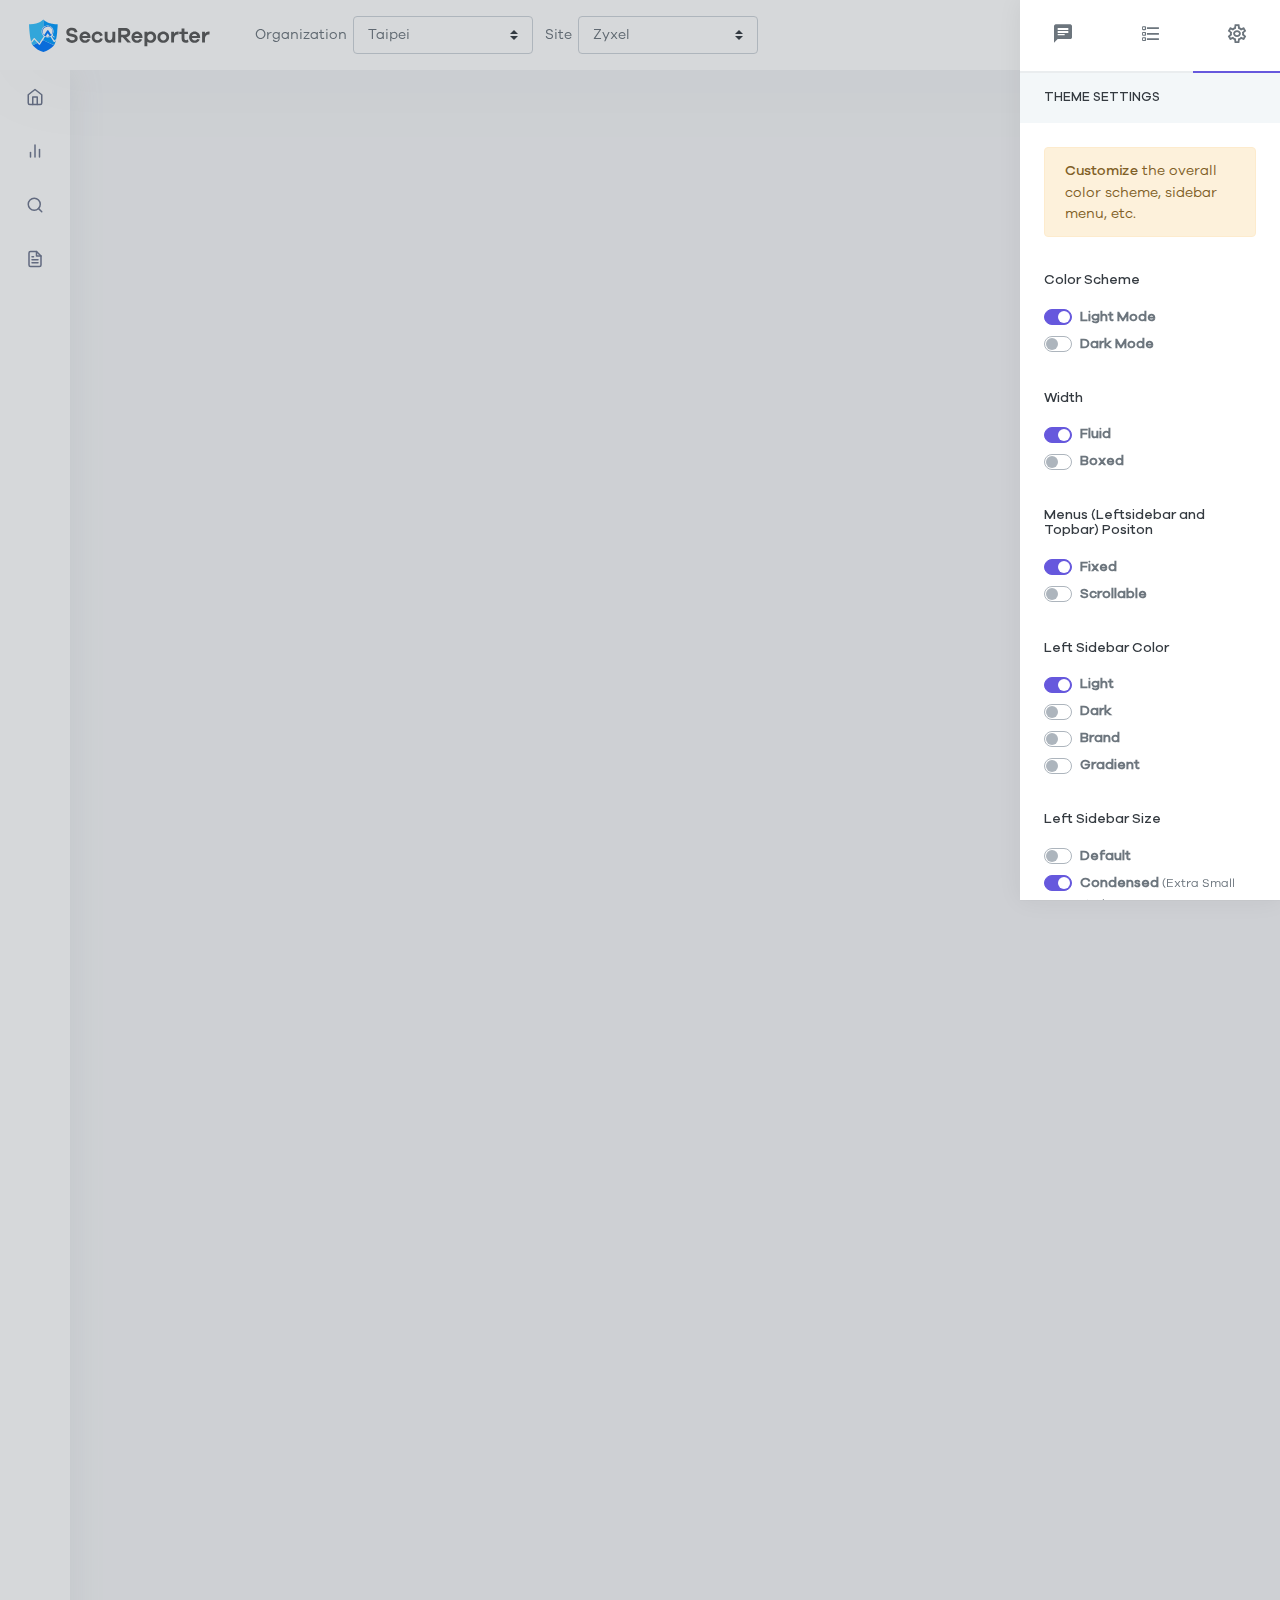
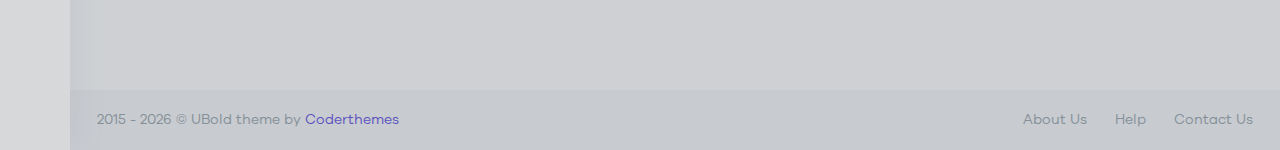
==== commit c8a42c3d: "20201110" ====
--- a/base.html
+++ b/base.html
@@ -8,19 +8,19 @@
         <meta content="Coderthemes" name="author" />
         <meta http-equiv="X-UA-Compatible" content="IE=edge" />
         <!-- App favicon -->
-        <link rel="shortcut icon" href="../assets/images/favicon.ico">
+        <link rel="shortcut icon" href="assets/images/favicon.ico">
 
 		<!-- App css -->
-		<link href="../assets/css/bootstrap.min.css" rel="stylesheet" type="text/css" class="default-stylesheet"/>
-		<link href="../assets/css/app.min.css" rel="stylesheet" type="text/css" class="default-stylesheet"/>
-		<link href="../assets/css/kendo-ui.min.css" rel="stylesheet" type="text/css" class="default-stylesheet"/>
-
-		<link href="../assets/css/bootstrap-dark.min.css" rel="stylesheet" type="text/css" class="dark-stylesheet"/>
-		<link href="../assets/css/app-dark.min.css" rel="stylesheet" type="text/css" class="dark-stylesheet"/>
-		<link href="../assets/css/kendo-ui-dark.min.css" rel="stylesheet" type="text/css" class="dark-stylesheet"/>
+		<link href="assets/css/bootstrap.min.css" rel="stylesheet" type="text/css" class="default-stylesheet"/>
+		<link href="assets/css/app.min.css" rel="stylesheet" type="text/css" class="default-stylesheet"/>
+		<link href="assets/css/kendo-ui.min.css" rel="stylesheet" type="text/css" class="default-stylesheet"/>
+
+		<link href="assets/css/bootstrap-dark.min.css" rel="stylesheet" type="text/css" class="dark-stylesheet"/>
+		<link href="assets/css/app-dark.min.css" rel="stylesheet" type="text/css" class="dark-stylesheet"/>
+		<link href="assets/css/kendo-ui-dark.min.css" rel="stylesheet" type="text/css" class="dark-stylesheet"/>
 
 		<!-- icons -->
-		<link href="../assets/css/icons.min.css" rel="stylesheet" type="text/css" />
+		<link href="assets/css/icons.min.css" rel="stylesheet" type="text/css" />
 
     </head>
 
@@ -43,7 +43,7 @@
                             <div class="dropdown-menu dropdown-lg dropdown-menu-right p-2">
                                 <form>
                                     <div class="form-group">
-                                        <label for="organization-select">Organization</label>
+                                        <label for="organization-select" class="font-weight-normal">Organization</label>
                                         <select class="custom-select text-truncate" id="organization-select">
                                             <option>Taipei</option>
                                             <option>Hsinchu</option>
@@ -53,7 +53,7 @@
 
                                 <form>
                                     <div class="form-group">
-                                        <label for="site-select">Site</label>
+                                        <label for="site-select font-weight-normal" class="font-weight-normal">Site</label>
                                         <select class="custom-select text-truncate" id="site-select">
                                             <option>Zyxel</option>
                                             <option>Long Long Long Long Long Site Name</option>
@@ -87,7 +87,7 @@
                                     <!-- item-->
                                     <a href="javascript:void(0);" class="dropdown-item notify-item active">
                                         <div class="notify-icon">
-                                            <img src="../assets/images/users/user-1.jpg" class="img-fluid rounded-circle" alt="" /> </div>
+                                            <img src="assets/images/users/user-1.jpg" class="img-fluid rounded-circle" alt="" /> </div>
                                         <p class="notify-details">Cristina Pride</p>
                                         <p class="text-muted mb-0 user-msg">
                                             <small>Hi, How are you? What about our next meeting</small>
@@ -107,7 +107,7 @@
                                     <!-- item-->
                                     <a href="javascript:void(0);" class="dropdown-item notify-item">
                                         <div class="notify-icon">
-                                            <img src="../assets/images/users/user-4.jpg" class="img-fluid rounded-circle" alt="" /> </div>
+                                            <img src="assets/images/users/user-4.jpg" class="img-fluid rounded-circle" alt="" /> </div>
                                         <p class="notify-details">Karen Robinson</p>
                                         <p class="text-muted mb-0 user-msg">
                                             <small>Wow ! this admin looks good and awesome design</small>
@@ -154,76 +154,88 @@
     
                             </div>
                         </li>
-    
+
                         <li class="dropdown notification-list topbar-dropdown">
                             <a class="nav-link dropdown-toggle nav-user mr-0 waves-effect waves-light" data-toggle="dropdown" href="#" role="button" aria-haspopup="false" aria-expanded="false">
-                                <i class="fe-user noti-icon"></i>
-                                <span class="d-none d-xl-inline-block ml-1">
-                                    Geneva <i class="mdi mdi-chevron-down"></i> 
-                                </span>
-                            </a>
+                                <i class="fe-settings noti-icon"></i>
+                            </a>
+                            <div class="dropdown-menu dropdown-menu-right profile-dropdown ">
+                                <!-- item-->
+                                <div class="dropdown-header noti-title">
+                                    <h5 class="text-overflow m-0">Preference</h5>
+                                </div>
+
+                                <!-- item-->
+                                <a href="javascript:void(0);" class="dropdown-item notify-item">
+                                    <div class="custom-control custom-switch">
+                                        <input type="checkbox" class="custom-control-input" name="color-scheme-mode" id="dark-mode-check">
+                                        <label class="custom-control-label font-weight-normal" for="dark-mode-check"><i class="fe-moon"></i>Dark Mode</label>
+                                    </div>
+                                </a>
+                            </div>
+                        </li>
+
+                        <li class="dropdown d-none d-lg-inline-block topbar-dropdown">
+                            <a class="nav-link dropdown-toggle arrow-none waves-effect waves-light" data-toggle="dropdown" href="#" role="button" aria-haspopup="false" aria-expanded="false">
+                                <i class="fe-help-circle noti-icon"></i>
+                            </a>
+                            <div class="dropdown-menu dropdown-menu-right profile-dropdown">
+                                <!-- item-->
+                                <div class="dropdown-header noti-title">
+                                    <h5 class="text-overflow m-0">Help</h5>
+                                </div>
+    
+                                <!-- item-->
+                                <a href="javascript:void(0);" class="dropdown-item notify-item">
+                                    <span>User Guide</span>
+                                </a>
+    
+                                <!-- item-->
+                                <a href="javascript:void(0);" class="dropdown-item notify-item">
+                                    <span>Documents</span>
+                                </a>
+    
+                            </div>
+                        </li>
+
+                        <li class="dropdown notification-list topbar-dropdown">
+                            <a class="nav-link dropdown-toggle nav-user mr-0 waves-effect waves-light" data-toggle="dropdown" href="#" role="button" aria-haspopup="false" aria-expanded="false">            
+                                <span class="bg-soft-secondary text-secondary rounded-circle p-1 user-select-none">MD</span>
+                            </a>
+
                             <div class="dropdown-menu dropdown-menu-right profile-dropdown ">
                                 <!-- item-->
                                 <div class="dropdown-header noti-title">
                                     <h6 class="text-overflow m-0">Welcome !</h6>
                                 </div>
-    
+
                                 <!-- item-->
                                 <a href="javascript:void(0);" class="dropdown-item notify-item">
                                     <i class="fe-user"></i>
                                     <span>My Account</span>
                                 </a>
-    
+
                                 <!-- item-->
                                 <a href="javascript:void(0);" class="dropdown-item notify-item">
                                     <i class="fe-settings"></i>
                                     <span>Settings</span>
                                 </a>
-    
+
                                 <!-- item-->
                                 <a href="javascript:void(0);" class="dropdown-item notify-item">
                                     <i class="fe-lock"></i>
                                     <span>Lock Screen</span>
                                 </a>
-    
+
                                 <div class="dropdown-divider"></div>
-    
+
                                 <!-- item-->
                                 <a href="javascript:void(0);" class="dropdown-item notify-item">
                                     <i class="fe-log-out"></i>
                                     <span>Logout</span>
                                 </a>
-    
-                            </div>
-                        </li>
-
-                        <li class="dropdown d-none d-lg-inline-block topbar-dropdown">
-                            <a class="nav-link dropdown-toggle arrow-none waves-effect waves-light" data-toggle="dropdown" href="#" role="button" aria-haspopup="false" aria-expanded="false">
-                                <i class="fe-help-circle noti-icon"></i>
-                            </a>
-                            <div class="dropdown-menu dropdown-menu-right profile-dropdown">
-                                <!-- item-->
-                                <div class="dropdown-header noti-title">
-                                    <h6 class="text-overflow m-0">Help</h6>
-                                </div>
-    
-                                <!-- item-->
-                                <a href="javascript:void(0);" class="dropdown-item notify-item">
-                                    <span>User Guide</span>
-                                </a>
-    
-                                <!-- item-->
-                                <a href="javascript:void(0);" class="dropdown-item notify-item">
-                                    <span>Documents</span>
-                                </a>
-    
-                            </div>
-                        </li>
-    
-                        <li class="dropdown d-none d-lg-inline-block topbar-dropdown">
-                            <a href="javascript:void(0);" class="nav-link right-bar-toggle waves-effect waves-light">
-                                <i class="fe-settings noti-icon"></i>
-                            </a>
+
+                            </div>
                         </li>
 
                         <li class="dropdown notification-list topbar-dropdown">
@@ -236,19 +248,19 @@
                                     <div class="row no-gutters">
                                         <div class="col">
                                             <a class="dropdown-icon-item" href="#">
-                                                <img src="../assets/images/brands/slack.png" alt="slack">
+                                                <img src="assets/images/brands/slack.png" alt="slack">
                                                 <span>Slack</span>
                                             </a>
                                         </div>
                                         <div class="col">
                                             <a class="dropdown-icon-item" href="#">
-                                                <img src="../assets/images/brands/github.png" alt="Github">
+                                                <img src="assets/images/brands/github.png" alt="Github">
                                                 <span>GitHub</span>
                                             </a>
                                         </div>
                                         <div class="col">
                                             <a class="dropdown-icon-item" href="#">
-                                                <img src="../assets/images/brands/dribbble.png" alt="dribbble">
+                                                <img src="assets/images/brands/dribbble.png" alt="dribbble">
                                                 <span>Dribbble</span>
                                             </a>
                                         </div>
@@ -257,19 +269,19 @@
                                     <div class="row no-gutters">
                                         <div class="col">
                                             <a class="dropdown-icon-item" href="#">
-                                                <img src="../assets/images/brands/bitbucket.png" alt="bitbucket">
+                                                <img src="assets/images/brands/bitbucket.png" alt="bitbucket">
                                                 <span>Bitbucket</span>
                                             </a>
                                         </div>
                                         <div class="col">
                                             <a class="dropdown-icon-item" href="#">
-                                                <img src="../assets/images/brands/dropbox.png" alt="dropbox">
+                                                <img src="assets/images/brands/dropbox.png" alt="dropbox">
                                                 <span>Dropbox</span>
                                             </a>
                                         </div>
                                         <div class="col">
                                             <a class="dropdown-icon-item" href="#">
-                                                <img src="../assets/images/brands/g-suite.png" alt="G Suite">
+                                                <img src="assets/images/brands/g-suite.png" alt="G Suite">
                                                 <span>G Suite</span>
                                             </a>
                                         </div>
@@ -286,21 +298,21 @@
                     <div class="logo-box">
                         <a href="index.html" class="logo logo-dark text-center">
                             <span class="logo-sm">
-                                <img src="../assets/images/logo-sm.svg" alt="" height="36">
+                                <img src="assets/images/logo-sm.svg" alt="" height="36">
                                 <!-- <span class="logo-lg-text-light">UBold</span> -->
                             </span>
                             <span class="logo-lg">
-                                <img src="../assets/images/logo-dark.svg" alt="" height="36">
+                                <img src="assets/images/logo-dark.svg" alt="" height="36">
                                 <!-- <span class="logo-lg-text-light">U</span> -->
                             </span>
                         </a>
     
                         <a href="index.html" class="logo logo-light text-center">
                             <span class="logo-sm">
-                                <img src="../assets/images/logo-sm.svg" alt="" height="36">
+                                <img src="assets/images/logo-sm.svg" alt="" height="36">
                             </span>
                             <span class="logo-lg">
-                                <img src="../assets/images/logo-light.svg" alt="" height="36">
+                                <img src="assets/images/logo-light.svg" alt="" height="36">
                             </span>
                         </a>
                     </div>
@@ -324,20 +336,22 @@
                             <!-- End mobile menu toggle-->
                         </li>   
             
-                        <li class="d-none d-md-block nav-link">
+                        <li class="d-none d-md-inline-block nav-link">
                             <form class="form-inline">
-                                <label class="mr-1" for="organization-select" class="formin">Organization</label>
+                                <label for="organization-select" class="mr-1 font-weight-normal">Organization</label>
                                 <select class="custom-select text-truncate org-select" id="organization-select">
                                     <option>Taipei</option>
                                     <option>Hsinchu</option>
                                 </select>
 
-                                <label for="site-select" class="mr-1 ml-2">Site</label>
+                                <label for="site-select" class="mr-1 ml-2 font-weight-normal">Site</label>
                                 <select class="custom-select text-truncate site-select" id="site-select">
                                     <option>Zyxel</option>
                                     <option>Long Long Long Long Long Site Name</option>
                                 </select>
+
                             </form>
+
                         </li>
             
                     </ul>
@@ -356,7 +370,7 @@
 
                         <ul id="side-menu">
                             <li>
-                                <a href="/">
+                                <a href="index.html">
                                     <i data-feather="home"></i>
                                     <span> Home </span>
                                 </a>
@@ -517,7 +531,7 @@
                             <a href="javascript: void(0);" class="text-reset notification-item">
                                 <div class="media">
                                     <div class="position-relative mr-2">
-                                        <img src="../assets/images/users/user-10.jpg" class="rounded-circle avatar-sm" alt="user-pic">
+                                        <img src="assets/images/users/user-10.jpg" class="rounded-circle avatar-sm" alt="user-pic">
                                         <i class="mdi mdi-circle user-status online"></i>
                                     </div>
                                     <div class="media-body overflow-hidden">
@@ -532,7 +546,7 @@
                             <a href="javascript: void(0);" class="text-reset notification-item">
                                 <div class="media">
                                     <div class="position-relative mr-2">
-                                        <img src="../assets/images/users/user-1.jpg" class="rounded-circle avatar-sm" alt="user-pic">
+                                        <img src="assets/images/users/user-1.jpg" class="rounded-circle avatar-sm" alt="user-pic">
                                         <i class="mdi mdi-circle user-status away"></i>
                                     </div>
                                     <div class="media-body overflow-hidden">
@@ -547,7 +561,7 @@
                             <a href="javascript: void(0);" class="text-reset notification-item">
                                 <div class="media">
                                     <div class="position-relative mr-2">
-                                        <img src="../assets/images/users/user-9.jpg" class="rounded-circle avatar-sm" alt="user-pic">
+                                        <img src="assets/images/users/user-9.jpg" class="rounded-circle avatar-sm" alt="user-pic">
                                         <i class="mdi mdi-circle user-status busy"></i>
                                     </div>
                                     <div class="media-body overflow-hidden">
@@ -566,7 +580,7 @@
                             <a href="javascript: void(0);" class="text-reset notification-item">
                                 <div class="media">
                                     <div class="position-relative mr-2">
-                                        <img src="../assets/images/users/user-2.jpg" class="rounded-circle avatar-sm" alt="user-pic">
+                                        <img src="assets/images/users/user-2.jpg" class="rounded-circle avatar-sm" alt="user-pic">
                                         <i class="mdi mdi-circle user-status online"></i>
                                     </div>
                                     <div class="media-body overflow-hidden">
@@ -581,7 +595,7 @@
                             <a href="javascript: void(0);" class="text-reset notification-item">
                                 <div class="media">
                                     <div class="position-relative mr-2">
-                                        <img src="../assets/images/users/user-4.jpg" class="rounded-circle avatar-sm" alt="user-pic">
+                                        <img src="assets/images/users/user-4.jpg" class="rounded-circle avatar-sm" alt="user-pic">
                                         <i class="mdi mdi-circle user-status away"></i>
                                     </div>
                                     <div class="media-body overflow-hidden">
@@ -596,7 +610,7 @@
                             <a href="javascript: void(0);" class="text-reset notification-item">
                                 <div class="media">
                                     <div class="position-relative mr-2">
-                                        <img src="../assets/images/users/user-5.jpg" class="rounded-circle avatar-sm" alt="user-pic">
+                                        <img src="assets/images/users/user-5.jpg" class="rounded-circle avatar-sm" alt="user-pic">
                                         <i class="mdi mdi-circle user-status online"></i>
                                     </div>
                                     <div class="media-body overflow-hidden">
@@ -611,7 +625,7 @@
                             <a href="javascript: void(0);" class="text-reset notification-item">
                                 <div class="media">
                                     <div class="position-relative mr-2">
-                                        <img src="../assets/images/users/user-6.jpg" class="rounded-circle avatar-sm" alt="user-pic">
+                                        <img src="assets/images/users/user-6.jpg" class="rounded-circle avatar-sm" alt="user-pic">
                                         <i class="mdi mdi-circle user-status online"></i>
                                     </div>
                                     <div class="media-body overflow-hidden">
@@ -626,7 +640,7 @@
                             <a href="javascript: void(0);" class="text-reset notification-item">
                                 <div class="media">
                                     <div class="position-relative mr-2">
-                                        <img src="../assets/images/users/user-7.jpg" class="rounded-circle avatar-sm" alt="user-pic">
+                                        <img src="assets/images/users/user-7.jpg" class="rounded-circle avatar-sm" alt="user-pic">
                                         <i class="mdi mdi-circle user-status busy"></i>
                                     </div>
                                     <div class="media-body overflow-hidden">
@@ -641,7 +655,7 @@
                             <a href="javascript: void(0);" class="text-reset notification-item">
                                 <div class="media">
                                     <div class="position-relative mr-2">
-                                        <img src="../assets/images/users/user-8.jpg" class="rounded-circle avatar-sm" alt="user-pic">
+                                        <img src="assets/images/users/user-8.jpg" class="rounded-circle avatar-sm" alt="user-pic">
                                         <i class="mdi mdi-circle user-status away"></i>
                                     </div>
                                     <div class="media-body overflow-hidden">
@@ -853,10 +867,10 @@
         <div class="rightbar-overlay"></div>
 
         <!-- Vendor js -->
-        <script src="../assets/js/vendor.min.js"></script>
+        <script src="assets/js/vendor.min.js"></script>
 
         <!-- App js -->
-        <script src="../assets/js/app.min.js"></script>
+        <script src="assets/js/app.min.js"></script>
         
     </body>
 </html>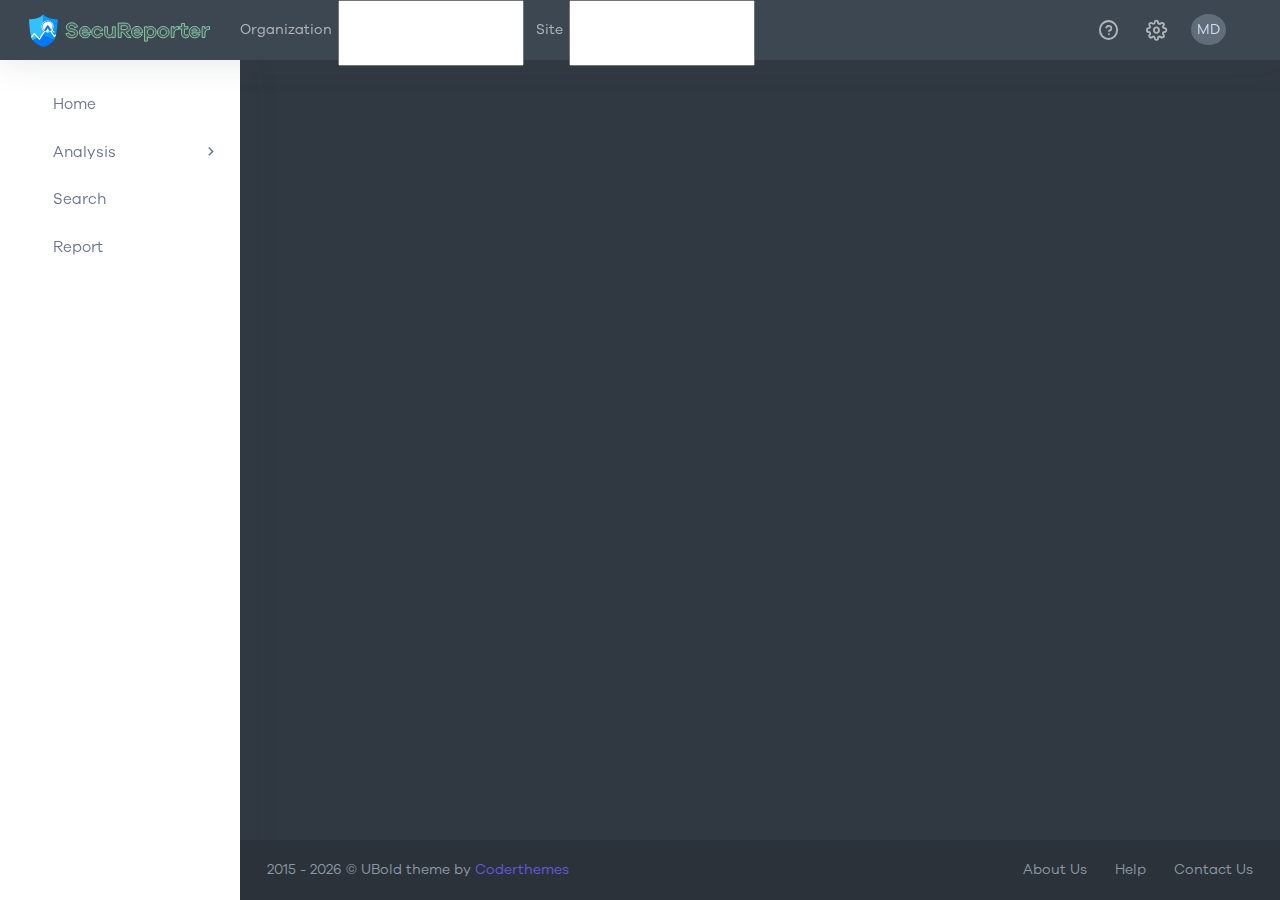
==== commit a8e368f8: "20201202" ====
--- a/base.html
+++ b/base.html
@@ -10,17 +10,24 @@
         <!-- App favicon -->
         <link rel="shortcut icon" href="assets/images/favicon.ico">
 
+		
+		<!-- Zyxel APP Launcher -->
+		<link rel="stylesheet" href="https://bulletin.nebula.zyxel.com/app-launcher/app-launcher-sdk.css" />
+
 		<!-- App css -->
 		<link href="assets/css/bootstrap.min.css" rel="stylesheet" type="text/css" class="default-stylesheet"/>
 		<link href="assets/css/app.min.css" rel="stylesheet" type="text/css" class="default-stylesheet"/>
 		<link href="assets/css/kendo-ui.min.css" rel="stylesheet" type="text/css" class="default-stylesheet"/>
+		<link href="assets/css/jquery-query-builder.min.css" rel="stylesheet" type="text/css" class="default-stylesheet"/>
 
 		<link href="assets/css/bootstrap-dark.min.css" rel="stylesheet" type="text/css" class="dark-stylesheet"/>
 		<link href="assets/css/app-dark.min.css" rel="stylesheet" type="text/css" class="dark-stylesheet"/>
 		<link href="assets/css/kendo-ui-dark.min.css" rel="stylesheet" type="text/css" class="dark-stylesheet"/>
+		<link href="assets/css/jquery-query-builder-dark.min.css" rel="stylesheet" type="text/css" class="dark-stylesheet"/>
 
 		<!-- icons -->
 		<link href="assets/css/icons.min.css" rel="stylesheet" type="text/css" />
+
 
     </head>
 
@@ -36,120 +43,46 @@
 
                         <!-- Organization / Site Selector for mobile -->
 
-                        <li class="dropdown d-inline-block d-md-none">
+                        <li class="dropdown d-inline-block d-lg-none">
                             <a class="nav-link dropdown-toggle arrow-none waves-effect waves-light" data-toggle="dropdown" href="#" role="button" aria-haspopup="false" aria-expanded="false">
                                 <i class="fe-server noti-icon"></i>
                             </a>
                             <div class="dropdown-menu dropdown-lg dropdown-menu-right p-2">
                                 <form>
-                                    <div class="form-group">
-                                        <label for="organization-select" class="font-weight-normal">Organization</label>
-                                        <select class="custom-select text-truncate" id="organization-select">
-                                            <option>Taipei</option>
-                                            <option>Hsinchu</option>
-                                        </select>
+                                    <div class="row p-1">
+                                        <div class="col">
+                                            <div class="font-weight-normal pb-1">Organization</div>
+                                            <input class="organization-select w-100" />
+                                        </div>
+                                    </div>
+                                    <div class="row p-1">
+                                        <div class="col">
+                                            <div class="font-weight-normal pb-1">Site</div>
+                                            <input class="site-select w-100" />
+                                        </div>
                                     </div>
                                 </form>
-
-                                <form>
-                                    <div class="form-group">
-                                        <label for="site-select font-weight-normal" class="font-weight-normal">Site</label>
-                                        <select class="custom-select text-truncate" id="site-select">
-                                            <option>Zyxel</option>
-                                            <option>Long Long Long Long Long Site Name</option>
-                                        </select>
-                                    </div>
-                                </form>
-    
-                            </div>
-                        </li>
-
-                        <li class="dropdown d-none notification-list topbar-dropdown">
-                            <a class="nav-link dropdown-toggle waves-effect waves-light" data-toggle="dropdown" href="#" role="button" aria-haspopup="false" aria-expanded="false">
-                                <i class="fe-bell noti-icon"></i>
-                                <span class="badge badge-danger rounded-circle noti-icon-badge">9</span>
-                            </a>
-                            <div class="dropdown-menu dropdown-menu-right dropdown-lg">
-    
-                                <!-- item-->
-                                <div class="dropdown-item noti-title">
-                                    <h5 class="m-0">
-                                        <span class="float-right">
-                                            <a href="" class="text-dark">
-                                                <small>Clear All</small>
-                                            </a>
-                                        </span>Notification
-                                    </h5>
-                                </div>
-    
-                                <div class="noti-scroll" data-simplebar>
-    
-                                    <!-- item-->
-                                    <a href="javascript:void(0);" class="dropdown-item notify-item active">
-                                        <div class="notify-icon">
-                                            <img src="assets/images/users/user-1.jpg" class="img-fluid rounded-circle" alt="" /> </div>
-                                        <p class="notify-details">Cristina Pride</p>
-                                        <p class="text-muted mb-0 user-msg">
-                                            <small>Hi, How are you? What about our next meeting</small>
-                                        </p>
-                                    </a>
-    
-                                    <!-- item-->
-                                    <a href="javascript:void(0);" class="dropdown-item notify-item">
-                                        <div class="notify-icon bg-primary">
-                                            <i class="mdi mdi-comment-account-outline"></i>
-                                        </div>
-                                        <p class="notify-details">Caleb Flakelar commented on Admin
-                                            <small class="text-muted">1 min ago</small>
-                                        </p>
-                                    </a>
-    
-                                    <!-- item-->
-                                    <a href="javascript:void(0);" class="dropdown-item notify-item">
-                                        <div class="notify-icon">
-                                            <img src="assets/images/users/user-4.jpg" class="img-fluid rounded-circle" alt="" /> </div>
-                                        <p class="notify-details">Karen Robinson</p>
-                                        <p class="text-muted mb-0 user-msg">
-                                            <small>Wow ! this admin looks good and awesome design</small>
-                                        </p>
-                                    </a>
-    
-                                    <!-- item-->
-                                    <a href="javascript:void(0);" class="dropdown-item notify-item">
-                                        <div class="notify-icon bg-warning">
-                                            <i class="mdi mdi-account-plus"></i>
-                                        </div>
-                                        <p class="notify-details">New user registered.
-                                            <small class="text-muted">5 hours ago</small>
-                                        </p>
-                                    </a>
-    
-                                    <!-- item-->
-                                    <a href="javascript:void(0);" class="dropdown-item notify-item">
-                                        <div class="notify-icon bg-info">
-                                            <i class="mdi mdi-comment-account-outline"></i>
-                                        </div>
-                                        <p class="notify-details">Caleb Flakelar commented on Admin
-                                            <small class="text-muted">4 days ago</small>
-                                        </p>
-                                    </a>
-    
-                                    <!-- item-->
-                                    <a href="javascript:void(0);" class="dropdown-item notify-item">
-                                        <div class="notify-icon bg-secondary">
-                                            <i class="mdi mdi-heart"></i>
-                                        </div>
-                                        <p class="notify-details">Carlos Crouch liked
-                                            <b>Admin</b>
-                                            <small class="text-muted">13 days ago</small>
-                                        </p>
-                                    </a>
-                                </div>
-    
-                                <!-- All-->
-                                <a href="javascript:void(0);" class="dropdown-item text-center text-primary notify-item notify-all">
-                                    View all
-                                    <i class="fe-arrow-right"></i>
+                            </div>
+                        </li>
+
+                        <li class="dropdown d-none d-lg-inline-block topbar-dropdown">
+                            <a class="nav-link dropdown-toggle arrow-none waves-effect waves-light" data-toggle="dropdown" href="#" role="button" aria-haspopup="false" aria-expanded="false">
+                                <i class="fe-help-circle noti-icon"></i>
+                            </a>
+                            <div class="dropdown-menu dropdown-menu-right profile-dropdown">
+                                <!-- item-->
+                                <div class="dropdown-header noti-title">
+                                    <h5 class="text-overflow m-0">Help</h5>
+                                </div>
+    
+                                <!-- item-->
+                                <a href="javascript:void(0);" class="dropdown-item notify-item">
+                                    <span>User Guide</span>
+                                </a>
+    
+                                <!-- item-->
+                                <a href="javascript:void(0);" class="dropdown-item notify-item">
+                                    <span>Documents</span>
                                 </a>
     
                             </div>
@@ -175,26 +108,9 @@
                             </div>
                         </li>
 
-                        <li class="dropdown d-none d-lg-inline-block topbar-dropdown">
-                            <a class="nav-link dropdown-toggle arrow-none waves-effect waves-light" data-toggle="dropdown" href="#" role="button" aria-haspopup="false" aria-expanded="false">
-                                <i class="fe-help-circle noti-icon"></i>
-                            </a>
-                            <div class="dropdown-menu dropdown-menu-right profile-dropdown">
-                                <!-- item-->
-                                <div class="dropdown-header noti-title">
-                                    <h5 class="text-overflow m-0">Help</h5>
-                                </div>
-    
-                                <!-- item-->
-                                <a href="javascript:void(0);" class="dropdown-item notify-item">
-                                    <span>User Guide</span>
-                                </a>
-    
-                                <!-- item-->
-                                <a href="javascript:void(0);" class="dropdown-item notify-item">
-                                    <span>Documents</span>
-                                </a>
-    
+                        <li class="dropdown notification-list topbar-dropdown">
+                            <div class="launcher nav-link nav-user mr-0">
+                                <div id="myzyxel-entry"></div>
                             </div>
                         </li>
 
@@ -237,61 +153,6 @@
 
                             </div>
                         </li>
-
-                        <li class="dropdown notification-list topbar-dropdown">
-                            <a class="nav-link dropdown-toggle arrow-none waves-effect waves-light" data-toggle="dropdown" href="#" role="button" aria-haspopup="false" aria-expanded="false">
-                                <i class="fe-grid noti-icon"></i>
-                            </a>
-                            <div class="dropdown-menu dropdown-lg dropdown-menu-right">
-    
-                                <div class="p-lg-1">
-                                    <div class="row no-gutters">
-                                        <div class="col">
-                                            <a class="dropdown-icon-item" href="#">
-                                                <img src="assets/images/brands/slack.png" alt="slack">
-                                                <span>Slack</span>
-                                            </a>
-                                        </div>
-                                        <div class="col">
-                                            <a class="dropdown-icon-item" href="#">
-                                                <img src="assets/images/brands/github.png" alt="Github">
-                                                <span>GitHub</span>
-                                            </a>
-                                        </div>
-                                        <div class="col">
-                                            <a class="dropdown-icon-item" href="#">
-                                                <img src="assets/images/brands/dribbble.png" alt="dribbble">
-                                                <span>Dribbble</span>
-                                            </a>
-                                        </div>
-                                    </div>
-    
-                                    <div class="row no-gutters">
-                                        <div class="col">
-                                            <a class="dropdown-icon-item" href="#">
-                                                <img src="assets/images/brands/bitbucket.png" alt="bitbucket">
-                                                <span>Bitbucket</span>
-                                            </a>
-                                        </div>
-                                        <div class="col">
-                                            <a class="dropdown-icon-item" href="#">
-                                                <img src="assets/images/brands/dropbox.png" alt="dropbox">
-                                                <span>Dropbox</span>
-                                            </a>
-                                        </div>
-                                        <div class="col">
-                                            <a class="dropdown-icon-item" href="#">
-                                                <img src="assets/images/brands/g-suite.png" alt="G Suite">
-                                                <span>G Suite</span>
-                                            </a>
-                                        </div>
-                            
-                                    </div>
-                                </div>
-    
-                            </div>
-                        </li>
-    
                     </ul>
     
                     <!-- LOGO -->
@@ -299,11 +160,9 @@
                         <a href="index.html" class="logo logo-dark text-center">
                             <span class="logo-sm">
                                 <img src="assets/images/logo-sm.svg" alt="" height="36">
-                                <!-- <span class="logo-lg-text-light">UBold</span> -->
                             </span>
                             <span class="logo-lg">
                                 <img src="assets/images/logo-dark.svg" alt="" height="36">
-                                <!-- <span class="logo-lg-text-light">U</span> -->
                             </span>
                         </a>
     
@@ -336,29 +195,22 @@
                             <!-- End mobile menu toggle-->
                         </li>   
             
-                        <li class="d-none d-md-inline-block nav-link">
-                            <form class="form-inline">
-                                <label for="organization-select" class="mr-1 font-weight-normal">Organization</label>
-                                <select class="custom-select text-truncate org-select" id="organization-select">
-                                    <option>Taipei</option>
-                                    <option>Hsinchu</option>
-                                </select>
-
-                                <label for="site-select" class="mr-1 ml-2 font-weight-normal">Site</label>
-                                <select class="custom-select text-truncate site-select" id="site-select">
-                                    <option>Zyxel</option>
-                                    <option>Long Long Long Long Long Site Name</option>
-                                </select>
-
-                            </form>
-
-                        </li>
-            
+                        <li class="d-none d-lg-inline-block nav-link px-0">
+                            <div class="d-flex">
+                                <div class="mr-1 font-weight-normal">Organization</div>
+                                <input class="organization-select align-self-center" />
+
+                                <div class="mr-1 ml-2 font-weight-normal">Site</div>
+                                <input class="site-select align-self-center" />
+                            </div>
+                        </li>
                     </ul>
                     <div class="clearfix"></div>
                 </div>
             </div>
             <!-- end Topbar -->
+
+            <script type="text/javascript" src="https://bulletin.nebula.zyxel.com/app-launcher/app-launcher-sdk.js"></script>
 
             <!-- ========== Left Sidebar Start ========== -->
             <div class="left-side-menu">
@@ -467,405 +319,6 @@
         </div>
         <!-- END wrapper -->
 
-        <!-- Right Sidebar -->
-        <div class="right-bar">
-            <div data-simplebar class="h-100">
-    
-                <!-- Nav tabs -->
-                <ul class="nav nav-tabs nav-bordered nav-justified" role="tablist">
-                    <li class="nav-item">
-                        <a class="nav-link py-2" data-toggle="tab" href="#chat-tab" role="tab">
-                            <i class="mdi mdi-message-text d-block font-22 my-1"></i>
-                        </a>
-                    </li>
-                    <li class="nav-item">
-                        <a class="nav-link py-2" data-toggle="tab" href="#tasks-tab" role="tab">
-                            <i class="mdi mdi-format-list-checkbox d-block font-22 my-1"></i>
-                        </a>
-                    </li>
-                    <li class="nav-item">
-                        <a class="nav-link py-2 active" data-toggle="tab" href="#settings-tab" role="tab">
-                            <i class="mdi mdi-cog-outline d-block font-22 my-1"></i>
-                        </a>
-                    </li>
-                </ul>
-
-                <!-- Tab panes -->
-                <div class="tab-content pt-0">
-                    <div class="tab-pane" id="chat-tab" role="tabpanel">
-                
-                        <form class="search-bar p-3">
-                            <div class="position-relative">
-                                <input type="text" class="form-control" placeholder="Search...">
-                                <span class="mdi mdi-magnify"></span>
-                            </div>
-                        </form>
-
-                        <h6 class="font-weight-medium px-3 mt-2 text-uppercase">Group Chats</h6>
-
-                        <div class="p-2">
-                            <a href="javascript: void(0);" class="text-reset notification-item pl-3 mb-2 d-block">
-                                <i class="mdi mdi-checkbox-blank-circle-outline mr-1 text-success"></i>
-                                <span class="mb-0 mt-1">App Development</span>
-                            </a>
-
-                            <a href="javascript: void(0);" class="text-reset notification-item pl-3 mb-2 d-block">
-                                <i class="mdi mdi-checkbox-blank-circle-outline mr-1 text-warning"></i>
-                                <span class="mb-0 mt-1">Office Work</span>
-                            </a>
-
-                            <a href="javascript: void(0);" class="text-reset notification-item pl-3 mb-2 d-block">
-                                <i class="mdi mdi-checkbox-blank-circle-outline mr-1 text-danger"></i>
-                                <span class="mb-0 mt-1">Personal Group</span>
-                            </a>
-
-                            <a href="javascript: void(0);" class="text-reset notification-item pl-3 d-block">
-                                <i class="mdi mdi-checkbox-blank-circle-outline mr-1"></i>
-                                <span class="mb-0 mt-1">Freelance</span>
-                            </a>
-                        </div>
-
-                        <h6 class="font-weight-medium px-3 mt-3 text-uppercase">Favourites <a href="javascript: void(0);" class="font-18 text-danger"><i class="float-right mdi mdi-plus-circle"></i></a></h6>
-
-                        <div class="p-2">
-                            <a href="javascript: void(0);" class="text-reset notification-item">
-                                <div class="media">
-                                    <div class="position-relative mr-2">
-                                        <img src="assets/images/users/user-10.jpg" class="rounded-circle avatar-sm" alt="user-pic">
-                                        <i class="mdi mdi-circle user-status online"></i>
-                                    </div>
-                                    <div class="media-body overflow-hidden">
-                                        <h6 class="mt-0 mb-1 font-14">Andrew Mackie</h6>
-                                        <div class="font-13 text-muted">
-                                            <p class="mb-0 text-truncate">It will seem like simplified English.</p>
-                                        </div>
-                                    </div>
-                                </div>
-                            </a>
-
-                            <a href="javascript: void(0);" class="text-reset notification-item">
-                                <div class="media">
-                                    <div class="position-relative mr-2">
-                                        <img src="assets/images/users/user-1.jpg" class="rounded-circle avatar-sm" alt="user-pic">
-                                        <i class="mdi mdi-circle user-status away"></i>
-                                    </div>
-                                    <div class="media-body overflow-hidden">
-                                        <h6 class="mt-0 mb-1 font-14">Rory Dalyell</h6>
-                                        <div class="font-13 text-muted">
-                                            <p class="mb-0 text-truncate">To an English person, it will seem like simplified</p>
-                                        </div>
-                                    </div>
-                                </div>
-                            </a>
-
-                            <a href="javascript: void(0);" class="text-reset notification-item">
-                                <div class="media">
-                                    <div class="position-relative mr-2">
-                                        <img src="assets/images/users/user-9.jpg" class="rounded-circle avatar-sm" alt="user-pic">
-                                        <i class="mdi mdi-circle user-status busy"></i>
-                                    </div>
-                                    <div class="media-body overflow-hidden">
-                                        <h6 class="mt-0 mb-1 font-14">Jaxon Dunhill</h6>
-                                        <div class="font-13 text-muted">
-                                            <p class="mb-0 text-truncate">To achieve this, it would be necessary.</p>
-                                        </div>
-                                    </div>
-                                </div>
-                            </a>
-                        </div>
-
-                        <h6 class="font-weight-medium px-3 mt-3 text-uppercase">Other Chats <a href="javascript: void(0);" class="font-18 text-danger"><i class="float-right mdi mdi-plus-circle"></i></a></h6>
-
-                        <div class="p-2 pb-4">
-                            <a href="javascript: void(0);" class="text-reset notification-item">
-                                <div class="media">
-                                    <div class="position-relative mr-2">
-                                        <img src="assets/images/users/user-2.jpg" class="rounded-circle avatar-sm" alt="user-pic">
-                                        <i class="mdi mdi-circle user-status online"></i>
-                                    </div>
-                                    <div class="media-body overflow-hidden">
-                                        <h6 class="mt-0 mb-1 font-14">Jackson Therry</h6>
-                                        <div class="font-13 text-muted">
-                                            <p class="mb-0 text-truncate">Everyone realizes why a new common language.</p>
-                                        </div>
-                                    </div>
-                                </div>
-                            </a>
-
-                            <a href="javascript: void(0);" class="text-reset notification-item">
-                                <div class="media">
-                                    <div class="position-relative mr-2">
-                                        <img src="assets/images/users/user-4.jpg" class="rounded-circle avatar-sm" alt="user-pic">
-                                        <i class="mdi mdi-circle user-status away"></i>
-                                    </div>
-                                    <div class="media-body overflow-hidden">
-                                        <h6 class="mt-0 mb-1 font-14">Charles Deakin</h6>
-                                        <div class="font-13 text-muted">
-                                            <p class="mb-0 text-truncate">The languages only differ in their grammar.</p>
-                                        </div>
-                                    </div>
-                                </div>
-                            </a>
-
-                            <a href="javascript: void(0);" class="text-reset notification-item">
-                                <div class="media">
-                                    <div class="position-relative mr-2">
-                                        <img src="assets/images/users/user-5.jpg" class="rounded-circle avatar-sm" alt="user-pic">
-                                        <i class="mdi mdi-circle user-status online"></i>
-                                    </div>
-                                    <div class="media-body overflow-hidden">
-                                        <h6 class="mt-0 mb-1 font-14">Ryan Salting</h6>
-                                        <div class="font-13 text-muted">
-                                            <p class="mb-0 text-truncate">If several languages coalesce the grammar of the resulting.</p>
-                                        </div>
-                                    </div>
-                                </div>
-                            </a>
-
-                            <a href="javascript: void(0);" class="text-reset notification-item">
-                                <div class="media">
-                                    <div class="position-relative mr-2">
-                                        <img src="assets/images/users/user-6.jpg" class="rounded-circle avatar-sm" alt="user-pic">
-                                        <i class="mdi mdi-circle user-status online"></i>
-                                    </div>
-                                    <div class="media-body overflow-hidden">
-                                        <h6 class="mt-0 mb-1 font-14">Sean Howse</h6>
-                                        <div class="font-13 text-muted">
-                                            <p class="mb-0 text-truncate">It will seem like simplified English.</p>
-                                        </div>
-                                    </div>
-                                </div>
-                            </a>
-
-                            <a href="javascript: void(0);" class="text-reset notification-item">
-                                <div class="media">
-                                    <div class="position-relative mr-2">
-                                        <img src="assets/images/users/user-7.jpg" class="rounded-circle avatar-sm" alt="user-pic">
-                                        <i class="mdi mdi-circle user-status busy"></i>
-                                    </div>
-                                    <div class="media-body overflow-hidden">
-                                        <h6 class="mt-0 mb-1 font-14">Dean Coward</h6>
-                                        <div class="font-13 text-muted">
-                                            <p class="mb-0 text-truncate">The new common language will be more simple.</p>
-                                        </div>
-                                    </div>
-                                </div>
-                            </a>
-
-                            <a href="javascript: void(0);" class="text-reset notification-item">
-                                <div class="media">
-                                    <div class="position-relative mr-2">
-                                        <img src="assets/images/users/user-8.jpg" class="rounded-circle avatar-sm" alt="user-pic">
-                                        <i class="mdi mdi-circle user-status away"></i>
-                                    </div>
-                                    <div class="media-body overflow-hidden">
-                                        <h6 class="mt-0 mb-1 font-14">Hayley East</h6>
-                                        <div class="font-13 text-muted">
-                                            <p class="mb-0 text-truncate">One could refuse to pay expensive translators.</p>
-                                        </div>
-                                    </div>
-                                </div>
-                            </a>
-
-                            <div class="text-center mt-3">
-                                <a href="javascript:void(0);" class="btn btn-sm btn-white">
-                                    <i class="mdi mdi-spin mdi-loading mr-2"></i>
-                                    Load more
-                                </a>
-                            </div>
-                        </div>
-
-                    </div>
-
-                    <div class="tab-pane" id="tasks-tab" role="tabpanel">
-                        <h6 class="font-weight-medium p-3 m-0 text-uppercase">Working Tasks</h6>
-                        <div class="px-2">
-                            <a href="javascript: void(0);" class="text-reset item-hovered d-block p-2">
-                                <p class="text-muted mb-0">App Development<span class="float-right">75%</span></p>
-                                <div class="progress mt-2" style="height: 4px;">
-                                    <div class="progress-bar bg-success" role="progressbar" style="width: 75%" aria-valuenow="75" aria-valuemin="0" aria-valuemax="100"></div>
-                                </div>
-                            </a>
-
-                            <a href="javascript: void(0);" class="text-reset item-hovered d-block p-2">
-                                <p class="text-muted mb-0">Database Repair<span class="float-right">37%</span></p>
-                                <div class="progress mt-2" style="height: 4px;">
-                                    <div class="progress-bar bg-info" role="progressbar" style="width: 37%" aria-valuenow="37" aria-valuemin="0" aria-valuemax="100"></div>
-                                </div>
-                            </a>
-
-                            <a href="javascript: void(0);" class="text-reset item-hovered d-block p-2">
-                                <p class="text-muted mb-0">Backup Create<span class="float-right">52%</span></p>
-                                <div class="progress mt-2" style="height: 4px;">
-                                    <div class="progress-bar bg-warning" role="progressbar" style="width: 52%" aria-valuenow="52" aria-valuemin="0" aria-valuemax="100"></div>
-                                </div>
-                            </a>
-                        </div>
-
-                        <h6 class="font-weight-medium px-3 mb-0 mt-4 text-uppercase">Upcoming Tasks</h6>
-
-                        <div class="p-2">
-                            <a href="javascript: void(0);" class="text-reset item-hovered d-block p-2">
-                                <p class="text-muted mb-0">Sales Reporting<span class="float-right">12%</span></p>
-                                <div class="progress mt-2" style="height: 4px;">
-                                    <div class="progress-bar bg-danger" role="progressbar" style="width: 12%" aria-valuenow="12" aria-valuemin="0" aria-valuemax="100"></div>
-                                </div>
-                            </a>
-
-                            <a href="javascript: void(0);" class="text-reset item-hovered d-block p-2">
-                                <p class="text-muted mb-0">Redesign Website<span class="float-right">67%</span></p>
-                                <div class="progress mt-2" style="height: 4px;">
-                                    <div class="progress-bar bg-primary" role="progressbar" style="width: 67%" aria-valuenow="67" aria-valuemin="0" aria-valuemax="100"></div>
-                                </div>
-                            </a>
-
-                            <a href="javascript: void(0);" class="text-reset item-hovered d-block p-2">
-                                <p class="text-muted mb-0">New Admin Design<span class="float-right">84%</span></p>
-                                <div class="progress mt-2" style="height: 4px;">
-                                    <div class="progress-bar bg-success" role="progressbar" style="width: 84%" aria-valuenow="84" aria-valuemin="0" aria-valuemax="100"></div>
-                                </div>
-                            </a>
-                        </div>
-
-                        <div class="p-3 mt-2">
-                            <a href="javascript: void(0);" class="btn btn-success btn-block waves-effect waves-light">Create Task</a>
-                        </div>
-
-                    </div>
-                    <div class="tab-pane active" id="settings-tab" role="tabpanel">
-                        <h6 class="font-weight-medium px-3 m-0 py-2 font-13 text-uppercase bg-light">
-                            <span class="d-block py-1">Theme Settings</span>
-                        </h6>
-
-                        <div class="p-3">
-                            <div class="alert alert-warning" role="alert">
-                                <strong>Customize </strong> the overall color scheme, sidebar menu, etc.
-                            </div>
-
-                            <h6 class="font-weight-medium font-14 mt-4 mb-2 pb-1">Color Scheme</h6>
-                            <div class="custom-control custom-switch mb-1">
-                                <input type="radio" class="custom-control-input" name="color-scheme-mode" value="light"
-                                    id="light-mode-check" checked />
-                                <label class="custom-control-label" for="light-mode-check">Light Mode</label>
-                            </div>
-
-                            <div class="custom-control custom-switch mb-1">
-                                <input type="radio" class="custom-control-input" name="color-scheme-mode" value="dark"
-                                    id="dark-mode-check" />
-                                <label class="custom-control-label" for="dark-mode-check">Dark Mode</label>
-                            </div>
-
-                            <!-- Width -->
-                            <h6 class="font-weight-medium font-14 mt-4 mb-2 pb-1">Width</h6>
-                            <div class="custom-control custom-switch mb-1">
-                                <input type="radio" class="custom-control-input" name="width" value="fluid" id="fluid-check" checked />
-                                <label class="custom-control-label" for="fluid-check">Fluid</label>
-                            </div>
-                            <div class="custom-control custom-switch mb-1">
-                                <input type="radio" class="custom-control-input" name="width" value="boxed" id="boxed-check" />
-                                <label class="custom-control-label" for="boxed-check">Boxed</label>
-                            </div>
-
-                            <!-- Menu positions -->
-                            <h6 class="font-weight-medium font-14 mt-4 mb-2 pb-1">Menus (Leftsidebar and Topbar) Positon</h6>
-
-                            <div class="custom-control custom-switch mb-1">
-                                <input type="radio" class="custom-control-input" name="menus-position" value="fixed" id="fixed-check"
-                                    checked />
-                                <label class="custom-control-label" for="fixed-check">Fixed</label>
-                            </div>
-
-                            <div class="custom-control custom-switch mb-1">
-                                <input type="radio" class="custom-control-input" name="menus-position" value="scrollable"
-                                    id="scrollable-check" />
-                                <label class="custom-control-label" for="scrollable-check">Scrollable</label>
-                            </div>
-
-                            <!-- Left Sidebar-->
-                            <h6 class="font-weight-medium font-14 mt-4 mb-2 pb-1">Left Sidebar Color</h6>
-
-                            <div class="custom-control custom-switch mb-1">
-                                <input type="radio" class="custom-control-input" name="leftsidebar-color" value="light" id="light-check" checked />
-                                <label class="custom-control-label" for="light-check">Light</label>
-                            </div>
-
-                            <div class="custom-control custom-switch mb-1">
-                                <input type="radio" class="custom-control-input" name="leftsidebar-color" value="dark" id="dark-check" />
-                                <label class="custom-control-label" for="dark-check">Dark</label>
-                            </div>
-
-                            <div class="custom-control custom-switch mb-1">
-                                <input type="radio" class="custom-control-input" name="leftsidebar-color" value="brand" id="brand-check" />
-                                <label class="custom-control-label" for="brand-check">Brand</label>
-                            </div>
-
-                            <div class="custom-control custom-switch mb-3">
-                                <input type="radio" class="custom-control-input" name="leftsidebar-color" value="gradient" id="gradient-check" />
-                                <label class="custom-control-label" for="gradient-check">Gradient</label>
-                            </div>
-
-                            <!-- size -->
-                            <h6 class="font-weight-medium font-14 mt-4 mb-2 pb-1">Left Sidebar Size</h6>
-
-                            <div class="custom-control custom-switch mb-1">
-                                <input type="radio" class="custom-control-input" name="leftsidebar-size" value="default"
-                                    id="default-size-check" checked />
-                                <label class="custom-control-label" for="default-size-check">Default</label>
-                            </div>
-
-                            <div class="custom-control custom-switch mb-1">
-                                <input type="radio" class="custom-control-input" name="leftsidebar-size" value="condensed"
-                                    id="condensed-check" />
-                                <label class="custom-control-label" for="condensed-check">Condensed <small>(Extra Small size)</small></label>
-                            </div>
-
-                            <div class="custom-control custom-switch mb-1">
-                                <input type="radio" class="custom-control-input" name="leftsidebar-size" value="compact"
-                                    id="compact-check" />
-                                <label class="custom-control-label" for="compact-check">Compact <small>(Small size)</small></label>
-                            </div>
-
-                            <!-- User info -->
-                            <h6 class="font-weight-medium font-14 mt-4 mb-2 pb-1">Sidebar User Info</h6>
-
-                            <div class="custom-control custom-switch mb-1">
-                                <input type="checkbox" class="custom-control-input" name="leftsidebar-user" value="fixed" id="sidebaruser-check" />
-                                <label class="custom-control-label" for="sidebaruser-check">Enable</label>
-                            </div>
-
-
-                            <!-- Topbar -->
-                            <h6 class="font-weight-medium font-14 mt-4 mb-2 pb-1">Topbar</h6>
-
-                            <div class="custom-control custom-switch mb-1">
-                                <input type="radio" class="custom-control-input" name="topbar-color" value="dark" id="darktopbar-check"
-                                    checked />
-                                <label class="custom-control-label" for="darktopbar-check">Dark</label>
-                            </div>
-
-                            <div class="custom-control custom-switch mb-1">
-                                <input type="radio" class="custom-control-input" name="topbar-color" value="light" id="lighttopbar-check" />
-                                <label class="custom-control-label" for="lighttopbar-check">Light</label>
-                            </div>
-
-
-                            <button class="btn btn-primary btn-block mt-4" id="resetBtn">Reset to Default</button>
-
-                            <a href="https://1.envato.market/uboldadmin"
-                                class="btn btn-danger btn-block mt-3" target="_blank"><i class="mdi mdi-basket mr-1"></i> Purchase Now</a>
-
-                        </div>
-
-                    </div>
-                </div>
-
-            </div> <!-- end slimscroll-menu-->
-        </div>
-        <!-- /Right-bar -->
-
-        <!-- Right bar overlay-->
-        <div class="rightbar-overlay"></div>
-
         <!-- Vendor js -->
         <script src="assets/js/vendor.min.js"></script>
 
